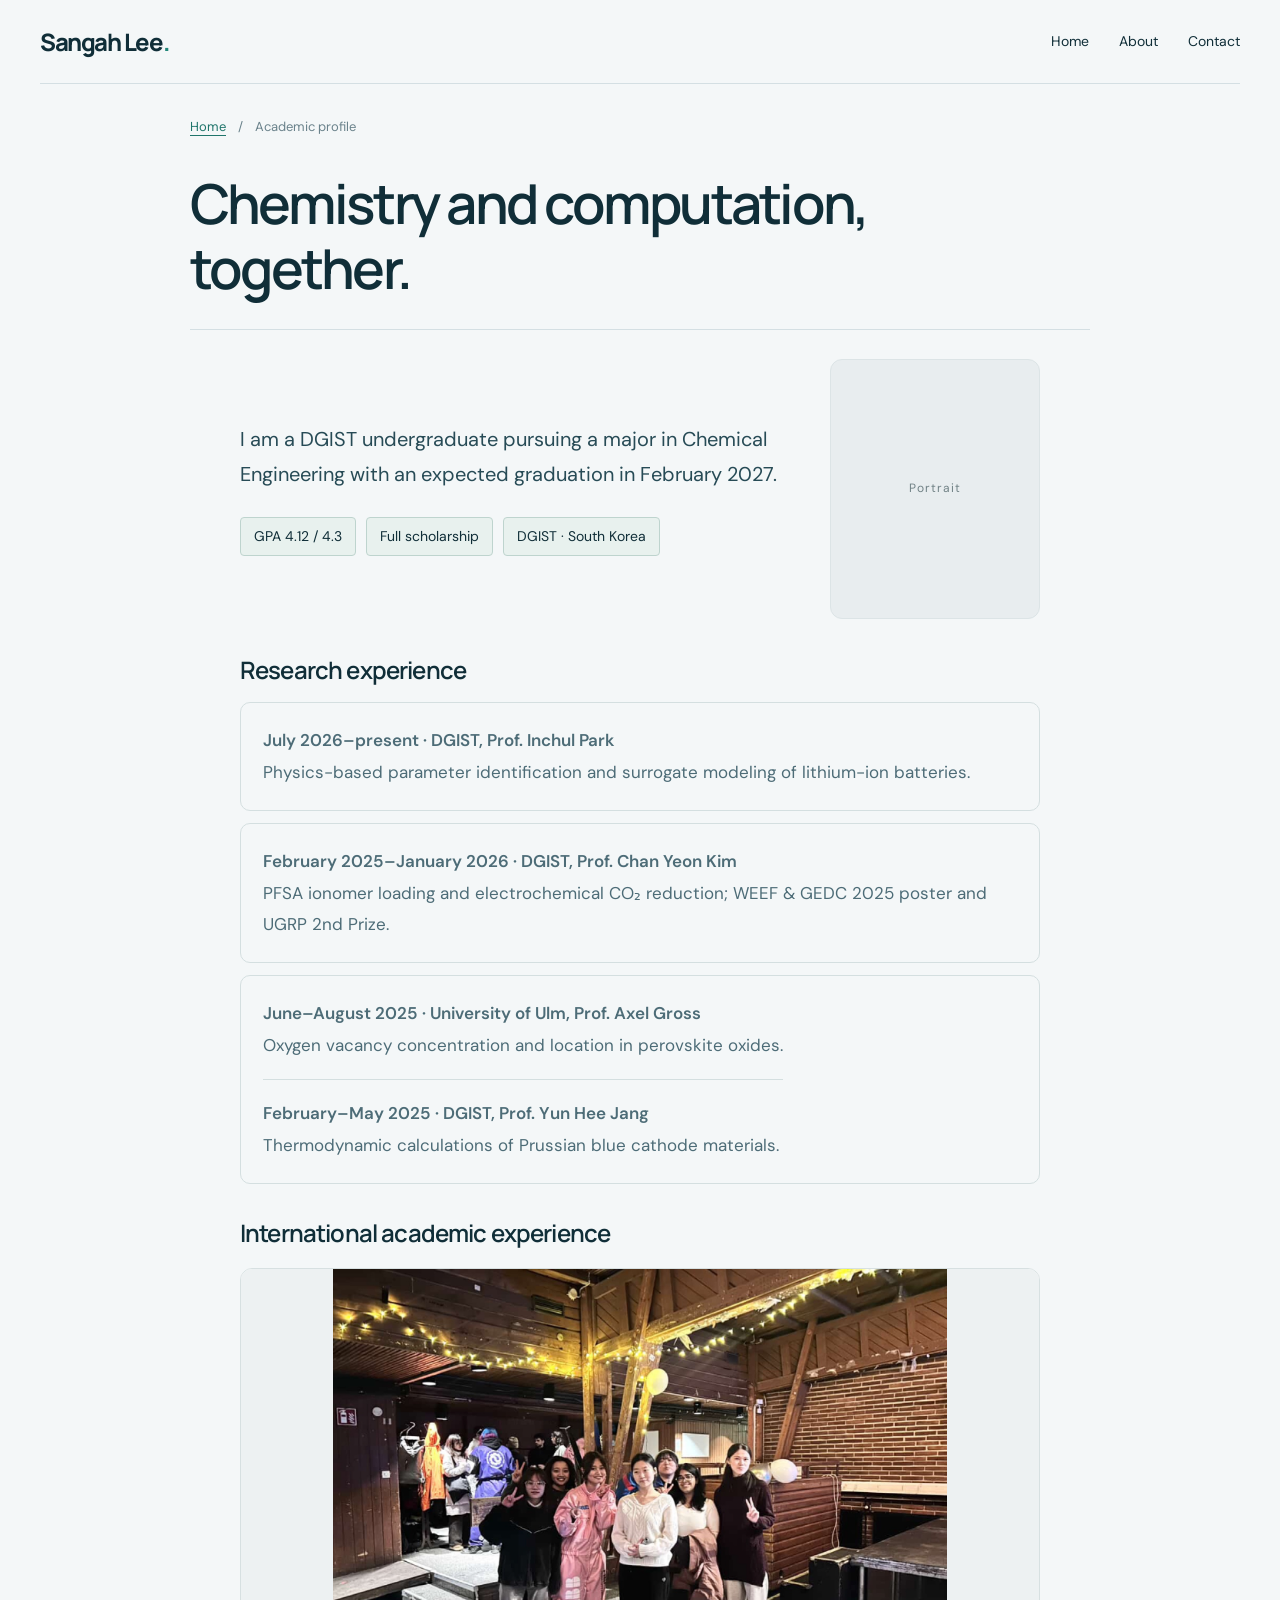
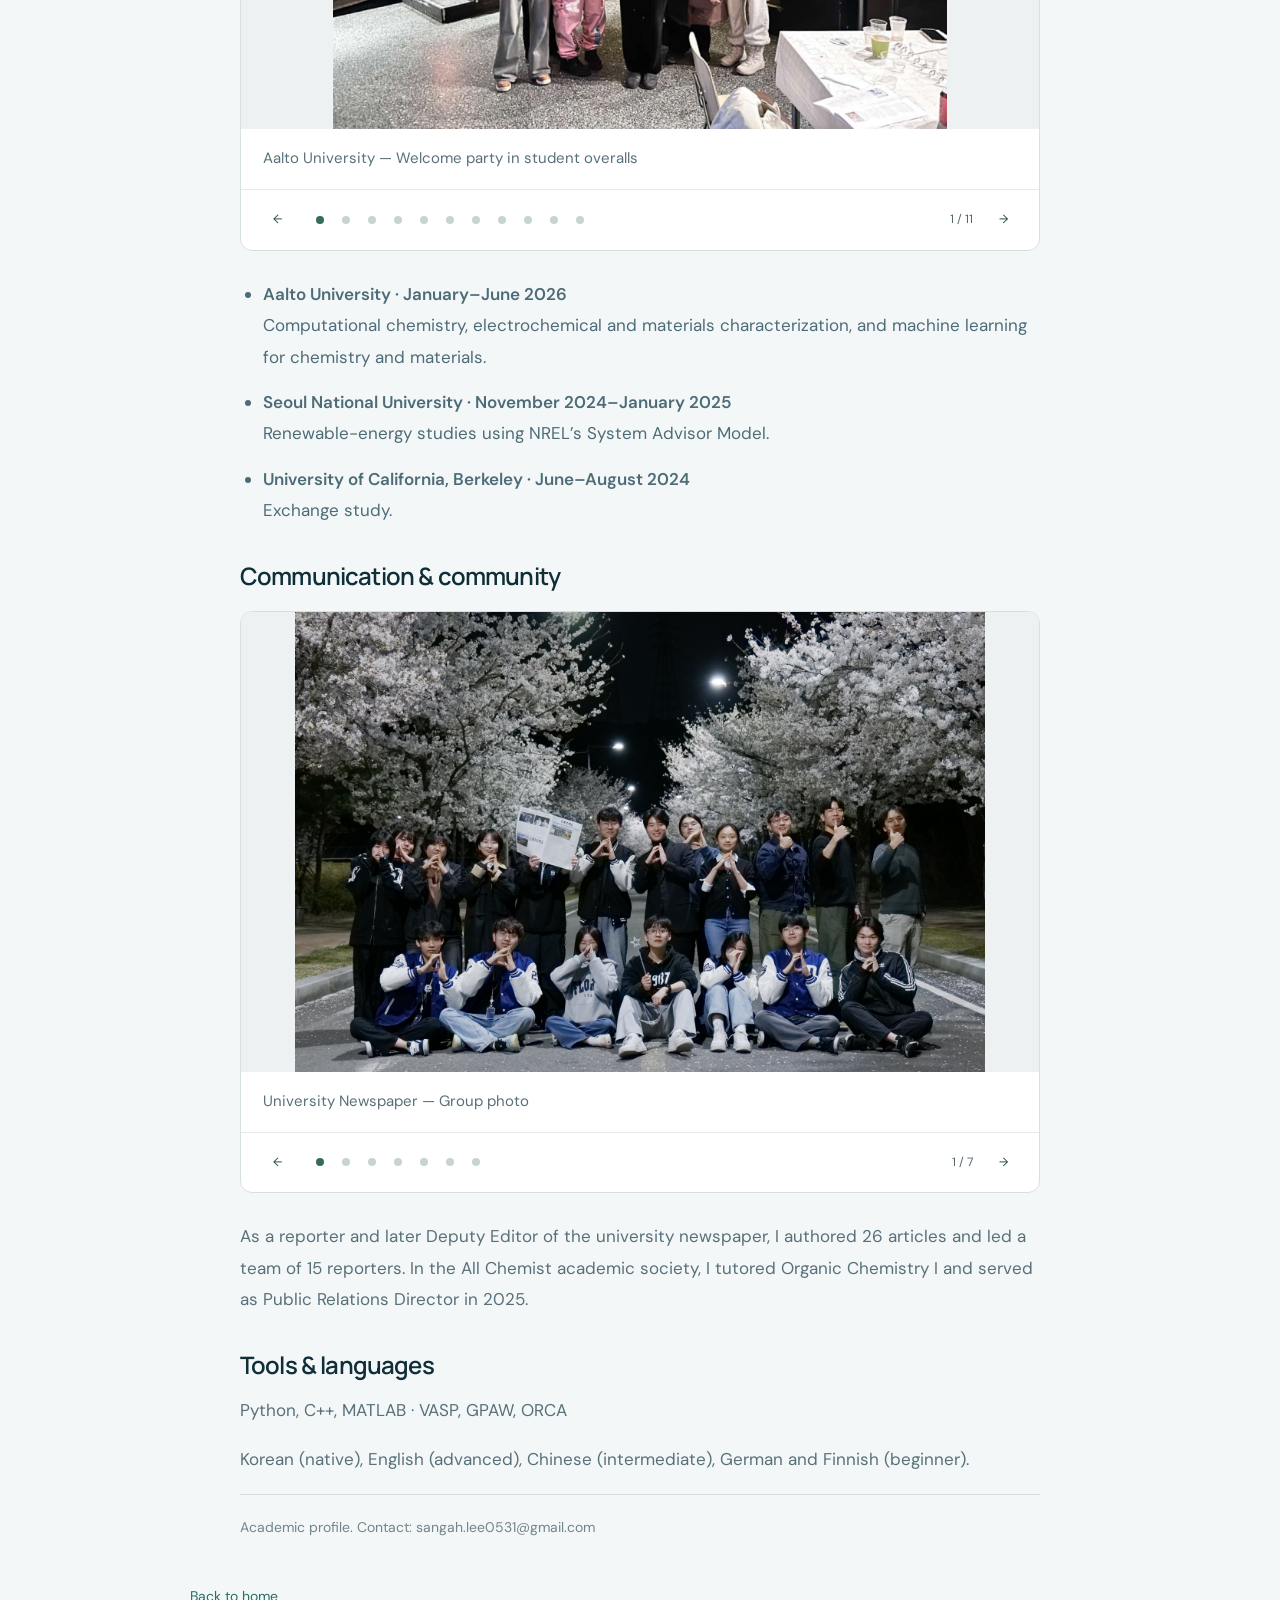
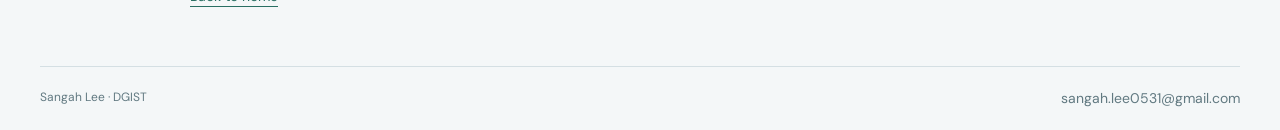
==== about.html @ e6fd7ff2 "Add communication and community photographs" ====
<!doctype html>
<html lang="en">
<head>
<meta charset="UTF-8"><meta name="viewport" content="width=device-width, initial-scale=1">
<meta name="description" content="Sangah Lee — DGIST undergraduate exploring physics-informed machine learning, electrochemical interfaces, and atomistic simulation.">
<meta name="theme-color" content="#071c26"><title>Academic profile | Sangah Lee</title>
<link rel="icon" type="image/svg+xml" href="data:image/svg+xml,%3Csvg xmlns='http://www.w3.org/2000/svg' viewBox='0 0 40 40'%3E%3Crect width='40' height='40' rx='9' fill='%23071c26'/%3E%3Cpath d='M27 11H17a5 5 0 0 0 0 10h6a4 4 0 0 1 0 8H12' fill='none' stroke='%2379ded0' stroke-width='3'/%3E%3C/svg%3E">
<link rel="stylesheet" href="styles.css?v=20260930-pages1"><link rel="stylesheet" href="pages.css?v=20260930-pages5"><script src="page-interactions.js?v=20260930-pages1" defer></script>
<link rel="stylesheet" href="profile.css?v=4"><script src="profile.js?v=3" defer></script></head><body class="detail-page"><a class="skip" href="#main">Skip to content</a><header class="page-nav"><a class="wordmark" href="index.html">Sangah Lee<span class="wordmark-dot">.</span></a><nav aria-label="Main navigation"><a href="index.html">Home</a><a href="about.html">About</a><a href="mailto:sangah.lee0531@gmail.com">Contact</a></nav></header><main id="main"><div class="article-shell"><div class="page-breadcrumb"><a href="index.html">Home</a><span>/</span><span>Academic profile</span></div><header class="article-header"><h1>Chemistry and computation, together.</h1></header><article class="article-content"><div class="profile-intro"><div><p class="dialog-lead">I am a DGIST undergraduate pursuing a major in Chemical Engineering with an expected graduation in February 2027.</p><div class="fact-row"><span>GPA 4.12 / 4.3</span><span>Full scholarship</span><span>DGIST · South Korea</span></div></div><div class="profile-portrait-slot" role="img" aria-label="Space reserved for a portrait of Sangah Lee"><span>Portrait</span></div></div><h3>Research experience</h3><ul class="experience-links"><li><a class="experience-link" href="machine-learning.html"><span><strong>July 2026–present · DGIST, Prof. Inchul Park</strong> <br>Physics-based parameter identification and surrogate modeling of lithium-ion batteries.</span></a></li><li><a class="experience-link" href="electrochemistry.html"><span><strong>February 2025–January 2026 · DGIST, Prof. Chan Yeon Kim</strong> <br>PFSA ionomer loading and electrochemical CO₂ reduction; WEEF & GEDC 2025 poster and UGRP 2nd Prize.</span></a></li><li><a class="experience-link" href="mlip.html"><span class="combined-experiences"><span class="experience-entry"><strong>June–August 2025 · University of Ulm, Prof. Axel Gross</strong> <br>Oxygen vacancy concentration and location in perovskite oxides.</span><span class="experience-entry"><strong>February–May 2025 · DGIST, Prof. Yun Hee Jang</strong> <br>Thermodynamic calculations of Prussian blue cathode materials.</span></span></a></li></ul><h3>International academic experience</h3><section class="profile-gallery academic-gallery" data-gallery aria-label="International academic experience photo gallery"><div class="gallery-stage" role="button" tabindex="0" aria-label="Pause automatic slideshow" aria-pressed="false" id="academic-photos"><div class="photo-slide"><img class="gallery-photo" src="aalto-welcome.jpg" alt="Aalto University — Welcome party in student overalls" decoding="async"><p class="photo-caption">Aalto University — Welcome party in student overalls</p></div><div class="photo-slide" hidden><img class="gallery-photo" src="aalto-culture.jpg?v=2" alt="Aalto University — Finnish culture party" decoding="async"><p class="photo-caption">Aalto University — Finnish culture party</p></div><div class="photo-slide" hidden><img class="gallery-photo" src="aalto-teamwork.jpg?v=2" alt="Aalto University — Intercultural communication in teamwork" decoding="async"><p class="photo-caption">Aalto University — Intercultural communication in teamwork</p></div><div class="photo-slide" hidden><img class="gallery-photo" src="aalto-movie.jpg" alt="Aalto University — Finnish history movie night" decoding="async"><p class="photo-caption">Aalto University — Finnish history movie night</p></div><div class="photo-slide" hidden><img class="gallery-photo" src="aalto-disc-golf.jpg" alt="Aalto University — Disc golf" decoding="async"><p class="photo-caption">Aalto University — Disc golf</p></div><div class="photo-slide" hidden><img class="gallery-photo" src="aalto-reunion.jpg" alt="Aalto University — Reunited with my Berkeley roommate!" decoding="async"><p class="photo-caption">Aalto University — Reunited with my Berkeley roommate!</p></div><div class="photo-slide" hidden><img class="gallery-photo" src="berkeley-warriors.jpg?v=2" alt="UC Berkeley — Golden State Warriors" decoding="async"><p class="photo-caption">UC Berkeley — Golden State Warriors</p></div><div class="photo-slide" hidden><img class="gallery-photo" src="berkeley-grand-canyon.jpg?v=2" alt="UC Berkeley — Grand Canyon" decoding="async"><p class="photo-caption">UC Berkeley — Grand Canyon</p></div><div class="photo-slide" hidden><img class="gallery-photo" src="berkeley-ucla.jpg?v=2" alt="UC Berkeley — Visiting UCLA" decoding="async"><p class="photo-caption">UC Berkeley — Visiting UCLA</p></div><div class="photo-slide" hidden><img class="gallery-photo" src="berkeley-san-francisco.jpg?v=2" alt="UC Berkeley — San Francisco" decoding="async"><p class="photo-caption">UC Berkeley — San Francisco</p></div><div class="photo-slide" hidden><img class="gallery-photo" src="berkeley-yosemite.jpg?v=2" alt="UC Berkeley — Yosemite" decoding="async"><p class="photo-caption">UC Berkeley — Yosemite</p></div></div><div class="gallery-controls"><button type="button" data-prev aria-label="Previous photo">←</button><div class="gallery-dots"><button type="button" class="gallery-dot" aria-label="Show photo 1" aria-pressed="true" data-slide="0"></button><button type="button" class="gallery-dot" aria-label="Show photo 2" aria-pressed="false" data-slide="1"></button><button type="button" class="gallery-dot" aria-label="Show photo 3" aria-pressed="false" data-slide="2"></button><button type="button" class="gallery-dot" aria-label="Show photo 4" aria-pressed="false" data-slide="3"></button><button type="button" class="gallery-dot" aria-label="Show photo 5" aria-pressed="false" data-slide="4"></button><button type="button" class="gallery-dot" aria-label="Show photo 6" aria-pressed="false" data-slide="5"></button><button type="button" class="gallery-dot" aria-label="Show photo 7" aria-pressed="false" data-slide="6"></button><button type="button" class="gallery-dot" aria-label="Show photo 8" aria-pressed="false" data-slide="7"></button><button type="button" class="gallery-dot" aria-label="Show photo 9" aria-pressed="false" data-slide="8"></button><button type="button" class="gallery-dot" aria-label="Show photo 10" aria-pressed="false" data-slide="9"></button><button type="button" class="gallery-dot" aria-label="Show photo 11" aria-pressed="false" data-slide="10"></button></div><span data-counter>1 / 11</span><button type="button" data-next aria-label="Next photo">→</button></div></section><ul><li><strong>Aalto University · January–June 2026</strong> <br>Computational chemistry, electrochemical and materials characterization, and machine learning for chemistry and materials.</li><li><strong>Seoul National University · November 2024–January 2025</strong> <br>Renewable-energy studies using NREL’s System Advisor Model.</li><li><strong>University of California, Berkeley · June–August 2024</strong> <br>Exchange study.</li></ul><h3>Communication & community</h3><section class="profile-gallery academic-gallery" data-gallery aria-label="Communication and community photo gallery"><div class="gallery-stage" role="button" tabindex="0" aria-label="Pause automatic slideshow" aria-pressed="false" id="community-photos"><div class="photo-slide"><img class="gallery-photo" src="community-newspaper-group.jpg" alt="University Newspaper — Group photo" decoding="async"><p class="photo-caption">University Newspaper — Group photo</p></div><div class="photo-slide" hidden><img class="gallery-photo" src="community-newspaper-reporting.jpg" alt="University Newspaper — Covering course registration issues at DGIST" decoding="async"><p class="photo-caption">University Newspaper — Covering course registration issues at DGIST</p></div><div class="photo-slide" hidden><img class="gallery-photo" src="community-tutoring-1.jpg" alt="All Chemist — Online tutoring" decoding="async"><p class="photo-caption">All Chemist — Online tutoring</p></div><div class="photo-slide" hidden><img class="gallery-photo" src="community-tutoring-2.jpg" alt="All Chemist — Online tutoring" decoding="async"><p class="photo-caption">All Chemist — Online tutoring</p></div><div class="photo-slide" hidden><img class="gallery-photo" src="community-hiphop-practice.jpg" alt="Hip-Hop Club — Regular practice" decoding="async"><p class="photo-caption">Hip-Hop Club — Regular practice</p></div><div class="photo-slide" hidden><img class="gallery-photo" src="community-hiphop-stage.jpg" alt="Hip-Hop Club — University festival performance" decoding="async"><p class="photo-caption">Hip-Hop Club — University festival performance</p></div><div class="photo-slide" hidden><img class="gallery-photo" src="community-hiphop-joint-festival.jpg" alt="Hip-Hop Club — Joint university festival" decoding="async"><p class="photo-caption">Hip-Hop Club — Joint university festival</p></div></div><div class="gallery-controls"><button type="button" data-prev aria-label="Previous photo">←</button><div class="gallery-dots"><button type="button" class="gallery-dot" aria-label="Show photo 1" aria-pressed="true" data-slide="0"></button><button type="button" class="gallery-dot" aria-label="Show photo 2" aria-pressed="false" data-slide="1"></button><button type="button" class="gallery-dot" aria-label="Show photo 3" aria-pressed="false" data-slide="2"></button><button type="button" class="gallery-dot" aria-label="Show photo 4" aria-pressed="false" data-slide="3"></button><button type="button" class="gallery-dot" aria-label="Show photo 5" aria-pressed="false" data-slide="4"></button><button type="button" class="gallery-dot" aria-label="Show photo 6" aria-pressed="false" data-slide="5"></button><button type="button" class="gallery-dot" aria-label="Show photo 7" aria-pressed="false" data-slide="6"></button></div><span data-counter>1 / 7</span><button type="button" data-next aria-label="Next photo">→</button></div></section><p>As a reporter and later Deputy Editor of the university newspaper, I authored 26 articles and led a team of 15 reporters. In the All Chemist academic society, I tutored Organic Chemistry I and served as Public Relations Director in 2025.</p><h3>Tools & languages</h3><p>Python, C++, MATLAB · VASP, GPAW, ORCA</p><p>Korean (native), English (advanced), Chinese (intermediate), German and Finnish (beginner).</p><p class="dialog-meta">Academic profile. Contact: <a href="mailto:sangah.lee0531@gmail.com">sangah.lee0531@gmail.com</a></p></article><a class="back-home" href="index.html">Back to home</a></div></main><footer class="page-footer"><span>Sangah Lee · DGIST</span><a href="mailto:sangah.lee0531@gmail.com">sangah.lee0531@gmail.com</a></footer></body></html>
---- styles.css ----
@import url('https://fonts.googleapis.com/css2?family=DM+Sans:wght@400;450;500;550;600;650;700&family=Manrope:wght@400;500;600;650;700;750;800&display=swap');
:root{--navy:#071c26;--ink:#102e38;--muted:#587079;--teal:#65cebe;--paper:#f4f7f8;--line:#d4dfe3;--white:#fff;--sans:'DM Sans',Arial,sans-serif;--heading:'Manrope',Arial,sans-serif}*{box-sizing:border-box}html{scroll-behavior:smooth;scroll-padding-top:95px}body{margin:0;font:16px/1.65 var(--sans);color:var(--ink);background:var(--paper)}button,input,select{font:inherit}button,a{-webkit-tap-highlight-color:transparent}button{cursor:pointer}a{color:inherit;text-decoration:none}button{color:inherit}button:focus-visible,a:focus-visible,select:focus-visible,input:focus-visible,[tabindex]:focus-visible{outline:3px solid #199985;outline-offset:5px}h1,h2,h3,h4,p{margin:0}h1,h2,h3,h4{font-family:var(--heading);line-height:1.15;font-weight:600;letter-spacing:-.045em}p{color:var(--muted)}em{font-style:normal;color:#187f79}strong{font-weight:600}.section-wrap{width:min(1280px,calc(100% - 112px));margin:auto}.eyebrow{font-size:.75rem;font-weight:700;letter-spacing:.13em;line-height:1.6;color:inherit}.skip{position:fixed;left:20px;top:-100px;z-index:100;background:white;padding:12px}.skip:focus{top:12px}.site-header{height:92px;padding:0 56px;display:flex;align-items:center;justify-content:space-between;border-bottom:1px solid var(--line);background:rgba(244,247,248,.96);position:sticky;top:0;z-index:20}.wordmark{font-family:var(--heading);font-size:1.5rem;font-weight:750;letter-spacing:-.07em}.wordmark-dot{color:#218779}.site-header nav{display:flex;gap:36px;font-size:.9rem}.site-header nav a:hover,.text-link:hover{color:#178877}.profile-button{border:1px solid #a6b8bf;background:transparent;border-radius:5px;padding:9px 14px;font-size:.85rem}.profile-button span{margin-left:18px}.hero{display:grid;grid-template-columns:1fr 1fr;gap:48px;padding-top:67px;padding-bottom:68px;align-items:center;min-height:760px}.hero .eyebrow{font-size:.69rem;letter-spacing:.14em;display:flex;align-items:center;gap:9px;margin-bottom:25px}.small-line{display:inline-block;width:24px;height:2px;background:#218779;flex-shrink:0}h1{font-size:clamp(3rem,4.65vw,4.5rem);line-height:1.1;letter-spacing:-.065em}.hero-intro{max-width:475px;font-size:1.05rem;margin-top:27px;line-height:1.8}.hero-intro strong{color:var(--ink)}.hero-actions{display:flex;align-items:center;gap:28px;margin-top:29px}.button{border:0;display:inline-flex;align-items:center;justify-content:center;gap:28px;border-radius:5px;padding:12px 21px;font-size:.88rem;font-weight:600;line-height:1.6;transition:background .2s,transform .2s}.button:hover{transform:translateY(-2px)}.primary{background:var(--ink);color:#fff}.primary:hover{background:#1a514f}.text-link{font-size:.9rem;font-weight:600;background:none;border:0;padding:0;text-decoration:underline;text-decoration-color:#9fafb3;text-underline-offset:6px}.hero-caption{font-size:.76rem;margin-top:26px}.hero-caption span{padding:0 8px;color:#9badb4}.research-map{background:var(--navy);color:white;border:1px solid #23404a;border-radius:12px;box-shadow:0 28px 65px -25px #122a3655;overflow:hidden;transform:perspective(1800px) rotateY(-5deg) rotateX(2deg);transition:transform .5s}.research-map:hover{transform:perspective(1800px) rotateY(0) rotateX(0)}.map-header,.map-footer{display:flex;justify-content:space-between;gap:20px;align-items:center;color:#9fb9c2;padding:20px 23px;font-size:.65rem;letter-spacing:.1em}.map-header{border-bottom:1px solid #24404a}.map-footer{border-top:1px solid #24404a;font-size:.64rem;letter-spacing:0}.map-footer span:last-child{color:#82dacf;white-space:nowrap}.map-field{height:510px;position:relative;background-image:radial-gradient(#31505a 1px,transparent 1px);background-size:23px 23px;isolation:isolate}.map-lines{width:100%;height:100%;position:absolute;inset:0;z-index:-1}.map-center{position:absolute;top:48%;left:50%;transform:translate(-50%,-15%);text-align:center;line-height:1.65;letter-spacing:.16em;font-size:.58rem;color:#accad0}.map-center strong{display:block;color:#dcf7f4;font-size:.72rem}.map-node{position:absolute;text-align:left;border:1px solid #486771;border-radius:7px;background:linear-gradient(140deg,#193741,#0b2530);color:#f5ffff;width:210px;padding:17px 17px 12px;box-shadow:10px 20px 28px #0004;transition:transform .25s,border-color .25s,box-shadow .25s}.map-node:hover,.map-node:focus-visible{transform:translateY(-7px);border-color:#8fe4d5;box-shadow:9px 24px 32px #0006}.node-one{left:20%;top:23px}.node-two{right:4%;top:272px}.node-three{left:3%;top:290px}.node-index{display:block;font-size:.56rem;letter-spacing:.075em;color:#a8c4cc;white-space:nowrap}.node-symbol{display:block;font-family:var(--heading);font-size:2.35rem;line-height:1.5;color:var(--teal);letter-spacing:-.05em}.node-two .node-symbol{color:#b4c8f2}.node-three .node-symbol{color:#c0b4e9}.map-node strong{font-family:var(--heading);font-size:.95rem;font-weight:500;display:block;line-height:1.4;letter-spacing:-.02em}.node-footer{font-size:.57rem;display:flex;justify-content:space-between;align-items:center;gap:5px;color:#a6c2c9;border-top:1px solid #38505a;margin-top:13px;padding-top:9px}.node-footer b{font-size:1rem;color:white}.discipline-strip{display:flex;justify-content:space-between;align-items:center;border-top:1px solid var(--line);border-bottom:1px solid var(--line);padding-top:22px;padding-bottom:22px;font-size:.7rem;letter-spacing:.14em;font-weight:650;color:#4b6872}.strip-plus{color:#8caaa9;font-size:1rem}.research-section{padding-top:98px;padding-bottom:100px}.section-heading{display:flex;justify-content:space-between;gap:40px;align-items:flex-end;margin-bottom:42px}.section-heading .eyebrow{color:#397d77;margin-bottom:16px}h2{font-size:clamp(2.2rem,3.1vw,3.1rem);line-height:1.16}.section-heading>p{max-width:355px;font-size:.98rem;line-height:1.8}.feature-card{display:grid;grid-template-columns:1.06fr 1fr;background:white;border:1px solid var(--line);border-radius:10px;overflow:hidden}.feature-copy{padding:44px}.label-row{display:flex;align-items:center;justify-content:space-between;gap:15px;flex-wrap:wrap}.label-row .eyebrow{font-size:.68rem}.status{font-size:.65rem;letter-spacing:.035em;border:1px solid #b1ccc6;border-radius:30px;padding:3px 9px;white-space:nowrap;color:#376c64;line-height:1.6}.feature-copy h3,.secondary-card h3{font-size:2.5rem;line-height:1.2;margin:25px 0 20px}.feature-copy>p{font-size:.98rem;line-height:1.8}.target-tokens{display:flex;gap:20px;margin:25px 0 30px;flex-wrap:wrap}.target-tokens span{font-size:.72rem;color:#688089}.target-tokens b{display:block;font-size:1.4rem;color:#1b605e;font-family:var(--heading);font-weight:500}.source-caption{font-size:.73rem!important;line-height:1.8!important;margin-top:26px}.feature-visual{background:#0c2732;padding:30px 40px;color:#d7eded;position:relative}.visual-top{display:flex;gap:15px;justify-content:space-between;align-items:center;font-size:.65rem;letter-spacing:.07em;color:#a8c6ce}.outline-pill{border:1px solid #46656d;border-radius:24px;padding:4px 9px;font-size:.6rem;letter-spacing:.06em;white-space:nowrap}.loop-grid{max-width:355px;margin:28px auto 0;display:grid;justify-items:center}.loop-grid button{width:100%;position:relative;border:1px solid #35525d;background:#122f3a;border-radius:7px;padding:14px 17px 14px 53px;text-align:left;color:white;transition:background .2s,transform .2s}.loop-grid button:hover{background:#21444b;transform:translateX(4px)}.loop-grid button>span{position:absolute;left:18px;top:19px;font-size:.67rem;color:#7acdbf}.loop-grid strong{display:block;font-size:.85rem;font-weight:500}.loop-grid small{display:block;font-size:.67rem;color:#a6c0c6}.loop-connector{color:#73b4ac;height:23px;line-height:23px}.loop-return{font-size:.68rem;color:#8ec9be;max-width:355px;margin:20px auto 0;border-top:1px dashed #3f5c65;padding-top:10px}.research-pair{display:grid;grid-template-columns:1fr 1fr;gap:24px;margin-top:24px}.secondary-card{border-radius:10px;overflow:hidden;border:1px solid var(--line);padding:32px;display:flex;flex-direction:column}.secondary-card h3{font-size:2.05rem;margin-top:26px}.secondary-card>p{font-size:.96rem;max-width:440px;margin-bottom:20px}.electro-card{background:#e7efef}.electro-card img{width:100%;height:214px;object-fit:contain;object-position:center;background:white;border-radius:5px;margin-top:10px}.light{background:#f4f9f8}.card-bottom{display:flex;align-items:center;justify-content:space-between;gap:20px;font-size:.72rem;margin-top:auto;padding-top:24px;color:#56727b}.circle-button{border:1px solid #9ab1b7;border-radius:50%;width:38px;height:38px;flex-shrink:0;background:transparent;font-size:1.3rem;line-height:1}.circle-button:hover{background:var(--ink);color:white}.mlip-card{background:#ecedf5}.mlip-diagram{display:flex;align-items:center;justify-content:center;gap:10px;min-height:244px;padding:20px 0}.mlip-diagram>div{padding:24px 9px;border:1px solid #afb5d0;border-radius:5px;background:#ffffff80;min-height:150px;flex:1;transform:perspective(800px) rotateY(-12deg);box-shadow:8px 14px 0 #cbd0e44d}.mlip-diagram span{display:block;font-size:.65rem;color:#6f6b95}.mlip-diagram strong{display:block;font-size:.84rem;font-weight:500;line-height:1.45;margin:12px 0}.mlip-diagram small{font-size:.65rem;line-height:1.5;color:#6e7388;display:block}.diagram-link{font-size:1.1rem!important}.workflow-section{background:var(--navy);color:#f0f9fa;padding:92px 0 96px}.workflow-section p{color:#adc2c8}.workflow-section .eyebrow{color:#84cbbf}.workflow-section .section-heading>p{color:#b1c3ca}.workflow-layout{display:grid;grid-template-columns:300px 1fr;gap:48px;margin-top:48px}.workflow-tabs{display:flex;flex-direction:column;gap:7px}.workflow-tabs button{background:transparent;border:1px solid transparent;color:#b6cbd1;text-align:left;font-size:.91rem;padding:16px 13px;border-radius:5px;line-height:1.5;display:flex;gap:16px}.workflow-tabs button>span{color:#73979f;font-size:.7rem;padding-top:3px}.workflow-tabs button[aria-selected=true]{background:#16353e;border-color:#42676d;color:#eafff9}.workflow-tabs button[aria-selected=true]>span{color:#87dfcc}.workflow-note{font-size:.75rem;line-height:1.7;color:#a3b9c1;border-top:1px solid #33515b;margin-top:23px;padding-top:23px}.stage-panel{background:#0d2a35;border:1px solid #34515c;border-radius:8px;padding:32px;min-height:365px}.stage-panel h3{font-size:1.65rem;margin:12px 0 15px}.stage-panel p{font-size:.94rem;line-height:1.85}.stage-equation{border-top:1px solid #35535b;border-bottom:1px solid #35535b;padding:18px 0;margin:22px 0;font-family:var(--heading);font-size:1.6rem;letter-spacing:.01em;color:#8bdecf}.stage-facts{display:flex;flex-wrap:wrap;gap:10px;margin-top:24px}.stage-facts span{background:#193a44;border:1px solid #35545d;padding:6px 11px;font-size:.73rem;border-radius:4px}.stage-panel .small-note{font-size:.75rem;color:#a6bec7}.waveform-explorer{border:1px solid #3e5a64;border-radius:10px;padding:34px;margin-top:55px;background:#0a222d}.explorer-header{display:flex;justify-content:space-between;align-items:flex-start;gap:20px}.explorer-header h3{font-size:1.8rem;line-height:1.3;margin-top:13px}.explorer-header .outline-pill{margin-top:6px;color:#acc4cd}.family-controls{display:flex;flex-wrap:wrap;gap:8px;margin:25px 0}.family-controls button{background:transparent;border:1px solid #385560;color:#acc4cd;border-radius:5px;padding:7px 12px;font-size:.79rem}.family-controls button span{font-size:.65rem;margin-left:6px;color:#83a2ac}.family-controls button[aria-pressed=true]{background:#214b4c;color:#b9f5e6;border-color:#5ba798}.chart-layout{display:grid;grid-template-columns:1fr 260px;gap:32px;align-items:start}.waveform-chart{padding:10px 0}.chart-topline{display:flex;flex-wrap:wrap;justify-content:space-between;gap:8px;color:#b9cdd1;font-size:.71rem;margin-bottom:12px}.chart-topline span:last-child{color:#8bc5bd;font-size:.67rem;overflow-wrap:anywhere}.waveform-chart svg{display:block;width:100%;height:auto}.chart-bottomline{display:flex;justify-content:space-between;padding-left:40px;font-size:.65rem;color:#98b3bf}.waveform-context{border-left:1px solid #35505b;padding-left:25px}.waveform-context label{display:block;font-size:.75rem;color:#acbfc6;margin-bottom:7px}.waveform-context select{width:100%;color:#e1f0f1;border:1px solid #54717b;background:#15313b;border-radius:4px;padding:7px 8px;font-size:.75rem}.waveform-context h4{font-size:1.15rem;margin:18px 0 9px;letter-spacing:-.025em}.waveform-context p{font-size:.79rem;line-height:1.8}.temperature-label{font-size:.7rem;color:#9dbac4;margin:18px 0 9px}.temperature-tags{display:flex;gap:7px}.temperature-tags span{font-size:.7rem;border:1px solid #46616c;border-radius:4px;padding:3px 9px}.small-note{font-size:.75rem!important;line-height:1.7!important;margin-top:17px}.explorer-foot{display:flex;flex-wrap:wrap;justify-content:space-between;gap:15px;border-top:1px solid #324e59;padding-top:22px;margin-top:25px;color:#adc5cc;font-size:.72rem}.explorer-foot .text-link{color:#9cded1;font-size:.8rem}.background-section{padding:96px 0 85px}.background-grid{display:grid;grid-template-columns:.82fr 1.4fr;gap:75px;margin-top:52px}.education-block{border:1px solid var(--line);padding:35px;background:white;border-radius:8px;align-self:start}.education-block>.eyebrow{color:#548078}.education-block h3{font-size:3rem;margin:20px 0 10px}.education-block>p{font-size:.91rem}.degree{font-size:.8rem;line-height:1.8;margin-top:23px;color:#526d76;border-top:1px solid var(--line);padding-top:20px}.education-stats{display:flex;gap:45px;margin-top:28px}.education-stats strong{font-size:2.1rem;font-family:var(--heading);line-height:1.2;font-weight:500;letter-spacing:-.05em}.education-stats strong span{font-size:.9rem;color:#64808a;letter-spacing:0}.education-stats small{display:block;color:#69818a;font-size:.72rem;margin-top:5px}.skills{display:flex;flex-wrap:wrap;gap:7px;margin-top:30px}.skills span{border:1px solid var(--line);padding:2px 9px;border-radius:3px;font-size:.7rem;color:#536f79}.timeline article{display:grid;grid-template-columns:140px 1fr;gap:16px;padding:0 0 27px;margin:0 0 26px;border-bottom:1px solid var(--line)}.timeline-date{font-size:.65rem;font-weight:600;letter-spacing:.06em;color:#588079;padding-top:5px}.timeline h3{font-size:1.19rem;letter-spacing:-.025em;line-height:1.35}.timeline p{font-size:.8rem;margin:9px 0 8px}.timeline small{font-size:.77rem;color:#5d7881;line-height:1.7;display:block}.background-bottom{border-top:1px solid var(--line);padding-top:30px;margin-top:30px;display:flex;justify-content:space-between;align-items:center;gap:30px}.background-bottom p{font-size:.86rem;margin-top:8px}.background-bottom p span{color:#87999f;font-size:.7rem}.contact-section{background:#dcebe9;border-top:1px solid #c3dad5;border-bottom:1px solid #c3dad5;padding:70px 0}.contact-inner{display:flex;justify-content:space-between;align-items:center;gap:55px}.contact-inner .eyebrow{color:#387e73;margin-bottom:23px}.contact-inner h2{font-size:2.6rem}.contact-inner p{max-width:560px;margin-top:23px;font-size:.95rem}.contact-links{display:flex;flex-direction:column;align-items:flex-start;gap:18px;flex-shrink:0}.contact-email{font-size:1.25rem;text-decoration:underline;text-underline-offset:9px;text-decoration-thickness:1px}.footer{display:flex;justify-content:space-between;gap:25px;padding:25px 0;font-size:.71rem;color:#6d8188}.footer span:first-child{font-size:.85rem;font-weight:650;color:var(--ink)}.footer a{text-decoration:underline;text-underline-offset:4px}dialog{border:1px solid #496069;border-radius:12px;padding:0;width:min(880px,calc(100% - 40px));max-height:88dvh;background:#f7f9fa;color:var(--ink);box-shadow:0 35px 100px #0006;overflow:hidden}dialog::backdrop{background:#00121ac9;backdrop-filter:blur(7px)}.dialog-top{padding:20px 30px;border-bottom:1px solid var(--line);display:flex;justify-content:space-between;align-items:center;gap:20px;background:#fff}.dialog-top .eyebrow{font-size:.65rem;color:#527770}.dialog-top button{padding:5px 10px;border:1px solid var(--line);background:white;border-radius:4px;white-space:nowrap;font-size:.8rem}.dialog-top button span{font-size:1.1rem;margin-left:12px}.dialog-scroll{max-height:calc(88dvh - 80px);overflow-y:auto;padding:33px 38px 45px;overscroll-behavior:contain}.dialog-scroll>h2{font-size:2.5rem;max-width:680px;margin-bottom:24px}.dialog-scroll h3{font-size:1.25rem;margin:28px 0 12px;letter-spacing:-.03em}.dialog-scroll h4{font-size:1rem;letter-spacing:-.02em;margin:20px 0 10px}.dialog-scroll p{font-size:.95rem;line-height:1.85;margin-bottom:14px}.dialog-scroll ul{padding-left:20px;font-size:.92rem;color:#4f6e79;line-height:1.8}.dialog-scroll li{margin-bottom:8px}.dialog-lead{font-size:1.05rem!important;color:#274b56!important}.fact-row{display:flex;gap:10px;flex-wrap:wrap;margin:22px 0}.fact-row span{border:1px solid #bed4ce;padding:7px 13px;border-radius:4px;font-size:.78rem;background:#e8f1ee}.notice{background:#e8efee;border-left:3px solid #438b7d;padding:16px 19px;border-radius:0 5px 5px 0;font-size:.84rem;color:#476870;margin:22px 0;line-height:1.8}.dialog-meta{font-size:.78rem!important;color:#71858d!important;border-top:1px solid var(--line);padding-top:20px;margin-top:25px}.dialog-scroll pre{white-space:pre-wrap;overflow-wrap:anywhere;background:#0c2833;color:#b9e9df;padding:20px;border-radius:6px;font-size:.79rem;line-height:1.8}.dialog-scroll details{border-top:1px solid var(--line);padding:15px 0}.dialog-scroll summary{cursor:pointer;font-weight:600;font-size:.91rem;line-height:1.6}.dialog-scroll details p{margin-top:14px}.dialog-scroll details img{width:100%;height:auto;margin-top:18px}.question-cards{display:grid;gap:12px;margin-top:22px}.question-cards article{background:#e9edf4;border:1px solid #cfd7e2;border-radius:7px;padding:20px}.question-cards h3{margin:0 0 10px}.question-cards p{margin:0;font-size:.88rem}.weight-demo{padding:22px;background:#fff;border:1px solid var(--line);border-radius:7px}.weight-demo .slider-row{display:grid;grid-template-columns:50px 1fr 50px;gap:12px;align-items:center;margin:12px 0;font-size:.85rem}.weight-demo input{width:100%;accent-color:#198775}.weight-bars{display:grid;grid-template-columns:repeat(3,1fr);gap:15px;margin-top:20px}.weight-bars>div{font-size:.8rem}.weight-bars .bar-track{height:8px;background:#dce9e6;margin:7px 0;border-radius:4px;overflow:hidden}.weight-bars .bar-track div{height:100%;background:#228c7c;width:33.3%;transition:width .2s}.result-controls{display:flex;gap:8px;flex-wrap:wrap;margin:18px 0}.result-controls button{border:1px solid #b7c7cf;background:white;padding:6px 14px;border-radius:5px;font-size:.8rem}.result-controls button[aria-pressed=true]{background:#173f48;color:white}.endpoint-chart{display:grid;grid-template-columns:1fr 1fr;gap:24px;background:white;border:1px solid var(--line);border-radius:6px;padding:23px}.endpoint-chart h4{margin:0 0 14px;font-size:.85rem}.endpoint-row{font-size:.75rem;margin:8px 0}.endpoint-row span{display:flex;justify-content:space-between}.endpoint-track{height:10px;background:#e5ecee;margin-top:6px}.endpoint-fill{height:100%;background:#248b7d}.hydrogen .endpoint-fill{background:#7180af}.endpoint-chart+small{display:block;font-size:.72rem;color:#6a828b;margin-top:8px}.resistance-table{width:100%;border-collapse:collapse;font-size:.82rem;margin:20px 0}.resistance-table th,.resistance-table td{text-align:left;border-bottom:1px solid var(--line);padding:9px}.resistance-table th{font-weight:600;background:#edf3f1}.resistance-table tr:nth-child(3){background:#e8f3ed}.noscript{padding:20px;background:#dbece6;text-align:center}
@media(min-width:1500px){.map-field{height:530px}.node-one{left:28%}.node-two{right:6%}.node-three{left:6%}}
@media(max-width:1150px){.section-wrap{width:calc(100% - 64px)}.site-header{padding:0 32px}.hero{gap:25px}.hero h1{font-size:3.4rem}.map-node{width:180px;padding:14px}.node-index{font-size:.51rem}.node-footer{font-size:.5rem}.node-one{left:20%;top:22px}.node-two{right:3%;top:255px}.node-three{left:3%;top:327px}.map-field{height:540px}.map-center{top:46%}.map-footer span:last-child{display:none}.feature-copy{padding:32px}.feature-visual{padding:28px}.feature-copy h3{font-size:2.2rem}.workflow-layout{grid-template-columns:260px 1fr;gap:25px}.background-grid{gap:35px}.timeline article{grid-template-columns:105px 1fr}.chart-layout{grid-template-columns:1fr 230px}.contact-email{font-size:1.08rem}.contact-inner h2{font-size:2.3rem}.secondary-card{padding:26px}.mlip-diagram{gap:5px}.mlip-diagram strong{font-size:.75rem}.mlip-diagram small{font-size:.6rem}}
@media(max-width:850px){.hero{grid-template-columns:1fr;gap:45px;padding-top:45px}.hero h1{font-size:4rem}.hero-intro{max-width:620px}.hero h1 br:nth-of-type(1),.hero h1 br:nth-of-type(3){display:none}.research-map{max-width:650px;transform:none;width:100%;margin:auto}.map-field{height:500px}.map-node{width:210px}.node-one{left:27%;top:20px}.node-two{top:260px;right:6%}.node-three{top:285px;left:5%}.map-center{top:50%}.node-index{font-size:.56rem}.node-footer{font-size:.57rem}.section-heading{display:block}.section-heading>p{max-width:600px;margin-top:23px}.feature-card{grid-template-columns:1fr 1fr}.feature-copy h3{font-size:1.9rem}.feature-copy{padding:28px}.feature-visual{padding:24px}.visual-top{flex-wrap:wrap}.research-pair{grid-template-columns:1fr}.secondary-card h3{font-size:2.1rem}.electro-card img{height:260px}.mlip-diagram{max-width:600px;width:100%;margin:auto}.mlip-diagram strong{font-size:1rem}.mlip-diagram small{font-size:.75rem}.workflow-layout{grid-template-columns:1fr}.workflow-tabs{display:grid;grid-template-columns:repeat(3,1fr)}.workflow-tabs button{padding:12px;font-size:.8rem;gap:8px}.workflow-note{grid-column:1/-1;margin:5px 0 8px;padding:16px 0 0}.chart-layout{grid-template-columns:1fr}.waveform-context{border-left:0;border-top:1px solid #35505b;padding:23px 0 0;display:grid;grid-template-columns:1fr 1fr;gap:10px 25px}.waveform-context label{align-self:center;margin:0}.waveform-context h4,.waveform-context p{grid-column:1/-1;margin:0}.temperature-label{margin:8px 0}.temperature-tags{align-items:center}.background-grid{grid-template-columns:1fr;gap:45px}.education-block{display:block}.education-stats{gap:60px}.timeline article{grid-template-columns:150px 1fr}.contact-inner{display:block}.contact-links{margin-top:35px}.contact-inner p{max-width:620px}.background-bottom{align-items:flex-start}.background-bottom>.text-link{flex-shrink:0}.discipline-strip{font-size:.6rem;letter-spacing:.075em}.site-header{height:78px}.site-header nav{gap:20px}.profile-button{font-size:.75rem}}
@media(max-width:560px){.section-wrap{width:calc(100% - 38px)}.site-header{height:70px;padding:0 19px}.wordmark{font-size:1.2rem}.site-header nav{gap:15px;font-size:.75rem}.profile-button{display:none}.hero{padding-top:37px;padding-bottom:40px;min-height:auto;gap:35px}.hero .eyebrow{font-size:.6rem;letter-spacing:.055em;margin-bottom:20px}.hero h1{font-size:2.65rem;line-height:1.15}.hero-intro{font-size:.93rem;margin-top:22px}.hero-actions{gap:22px}.hero-caption{font-size:.68rem}.research-map{border-radius:9px}.map-header{padding:15px 17px;font-size:.58rem}.map-field{height:565px}.map-node{width:178px;padding:13px 14px}.node-one{left:13%;top:22px}.node-two{right:4%;top:205px}.node-three{left:5%;top:382px}.node-symbol{font-size:1.75rem}.map-node strong{font-size:.86rem}.node-index{font-size:.5rem}.node-footer{font-size:.49rem;margin-top:9px}.map-center{left:27%;top:52%;font-size:.49rem}.map-center strong{font-size:.59rem}.map-lines{opacity:.7}.map-footer{font-size:.6rem;padding:15px}.discipline-strip{font-size:.53rem;letter-spacing:0;gap:10px;line-height:1.6;padding-top:16px;padding-bottom:16px}.strip-plus{font-size:.75rem}.research-section,.background-section{padding-top:60px;padding-bottom:58px}.section-heading{margin-bottom:28px}.section-heading h2{font-size:2rem}.section-heading>p{font-size:.92rem;margin-top:18px}.eyebrow{font-size:.67rem}.feature-card{grid-template-columns:1fr}.feature-copy{padding:25px}.feature-copy h3{font-size:2rem}.feature-copy>p{font-size:.93rem}.feature-visual{padding:25px}.visual-top{flex-wrap:nowrap;font-size:.58rem}.outline-pill{font-size:.52rem}.target-tokens{gap:20px}.secondary-card{padding:25px}.secondary-card h3{font-size:1.95rem}.electro-card img{height:190px}.mlip-diagram{gap:5px;min-height:210px}.mlip-diagram strong{font-size:.78rem}.mlip-diagram small{font-size:.6rem}.mlip-diagram>div{padding:15px 8px}.diagram-link{font-size:.9rem!important}.workflow-section{padding:60px 0}.workflow-layout{margin-top:30px}.workflow-tabs{grid-template-columns:1fr 1fr;gap:4px}.workflow-tabs button{font-size:.74rem;padding:10px}.workflow-note{font-size:.72rem}.stage-panel{padding:23px;min-height:390px}.stage-panel h3{font-size:1.5rem}.stage-panel p{font-size:.88rem}.stage-equation{font-size:1.3rem;overflow-wrap:anywhere}.waveform-explorer{padding:20px;margin-top:32px}.explorer-header{display:block}.explorer-header .outline-pill{display:inline-block;margin-top:18px}.explorer-header h3{font-size:1.5rem}.family-controls{gap:6px;margin:20px 0}.family-controls button{font-size:.68rem;padding:6px 9px}.family-controls button span{font-size:.6rem}.chart-topline{font-size:.65rem}.chart-layout{gap:18px}.chart-bottomline{padding-left:16px}.waveform-context{column-gap:15px}.waveform-context label{font-size:.7rem}.waveform-context select{font-size:.68rem}.explorer-foot{font-size:.65rem}.timeline article{grid-template-columns:1fr;gap:9px;margin-bottom:23px;padding-bottom:23px}.timeline h3{font-size:1.15rem}.timeline-date{font-size:.64rem}.background-grid{margin-top:32px}.education-block{padding:27px}.background-bottom{display:block}.background-bottom .text-link{display:inline-block;margin-top:22px}.contact-section{padding:50px 0}.contact-inner h2{font-size:2rem}.contact-inner p{font-size:.9rem}.footer{flex-wrap:wrap;font-size:.65rem;gap:12px}.footer span:nth-child(2){order:3;flex-basis:100%}.footer a{margin-left:auto}dialog{width:calc(100% - 20px);max-height:92dvh;border-radius:8px}.dialog-top{padding:15px 18px}.dialog-top .eyebrow{font-size:.57rem}.dialog-scroll{padding:24px 22px 35px;max-height:calc(92dvh - 71px)}.dialog-scroll>h2{font-size:1.9rem}.dialog-scroll p{font-size:.89rem}.dialog-scroll h3{font-size:1.15rem}.endpoint-chart{gap:17px;padding:16px}.dialog-scroll pre{font-size:.68rem;padding:15px}.fact-row span{font-size:.7rem}.weight-demo{padding:15px}.weight-demo .slider-row{grid-template-columns:35px 1fr 40px;font-size:.75rem}.resistance-table{font-size:.74rem}.resistance-table th,.resistance-table td{padding:8px 5px}}
@media(prefers-reduced-motion:reduce){html{scroll-behavior:auto}*,*::before,*::after{animation:none!important;transition:none!important}.research-map,.map-node,.mlip-diagram>div{transform:none!important}}

/* Readable metadata and controls at each breakpoint. */
.eyebrow,.hero .eyebrow,.label-row .eyebrow,.map-header,.map-footer,.node-index,.node-footer,.outline-pill,.visual-top,.source-caption,.loop-grid small,.loop-grid button>span,.loop-return,.card-bottom,.target-tokens span,.temperature-label,.temperature-tags span,.chart-topline,.chart-topline span:last-child,.chart-bottomline,.explorer-foot,.timeline-date,.timeline small,.timeline p,.skills span,.education-stats small,.background-bottom p span,.footer,.dialog-top .eyebrow,.fact-row span,.dialog-meta,.mlip-diagram span,.mlip-diagram small{font-size:max(.75rem,12px)}
.map-header{letter-spacing:.06em}.node-index{white-space:normal;letter-spacing:.025em;line-height:1.4}.node-footer{line-height:1.4;min-height:37px;align-items:flex-start}.node-footer b{line-height:1}.map-node{width:220px}.node-one{left:20%}.node-two{right:3%;top:282px}.node-three{left:3%;top:303px}.map-field{height:560px}.map-center{top:48%}.map-footer{line-height:1.5}.map-footer span:last-child{display:none}.loop-grid strong,.workflow-tabs button,.family-controls button,.waveform-context label,.waveform-context select,.waveform-context p,.text-link,.button,.status,.profile-button{font-size:.875rem}.loop-grid button{padding-top:12px;padding-bottom:12px}.loop-grid small{line-height:1.5}.visual-top{flex-wrap:wrap}.mlip-diagram{gap:6px}.mlip-diagram small{line-height:1.4}.hero-caption{font-size:.8rem}.map-node strong{font-size:1rem}.map-center{font-size:.65rem}.map-center strong{font-size:.8rem}
@media(min-width:1500px){.node-one{left:28%}.node-two{right:6%}.node-three{left:6%}}
@media(min-width:851px) and (max-width:1150px){.map-node{width:190px;padding:14px}.node-one{left:12%}.node-two{top:252px;right:3%}.node-three{top:410px;left:3%}.map-field{height:670px}.map-center{top:41%;left:27%}.node-symbol{font-size:1.8rem}.node-footer{font-size:.75rem}.node-index{font-size:.75rem}}
@media(max-width:850px){.node-one{left:27%;top:23px}.node-two{top:287px;right:4%}.node-three{top:309px;left:4%}.map-field{height:570px}.map-center{top:49%}.discipline-strip{font-size:.7rem}.waveform-context select{font-size:.875rem}}
@media(max-width:560px){.hero .eyebrow{font-size:.75rem;letter-spacing:.01em}.hero h1{font-size:2.6rem;letter-spacing:-.055em}.map-node{width:205px;padding:16px}.node-one{left:6%;top:23px}.node-two{right:5%;top:258px}.node-three{left:6%;top:493px}.map-field{height:736px}.map-center{display:none}.node-symbol{font-size:1.9rem;line-height:1.5}.node-footer{font-size:.75rem;min-height:35px}.node-index{font-size:.75rem}.node-footer b{font-size:1rem}.map-node strong{font-size:1rem}.map-header,.map-footer{font-size:.75rem}.mlip-diagram{flex-direction:column;align-items:stretch;gap:7px}.mlip-diagram>div{min-height:auto;padding:13px 17px;transform:none;box-shadow:none;display:grid;grid-template-columns:24px 1fr;gap:4px 12px}.mlip-diagram strong{font-size:.95rem;margin:0}.mlip-diagram small{font-size:.8rem;grid-column:2}.mlip-diagram .diagram-link{display:none}.card-bottom{font-size:.8rem}.workflow-tabs button{font-size:.875rem}.family-controls button{font-size:.875rem}.family-controls button span{font-size:.75rem}.chart-topline{font-size:.75rem}.target-tokens span{font-size:.8rem}.temperature-tags{flex-wrap:wrap}.timeline-date{font-size:.75rem}.contact-email{font-size:1.1rem}.footer{font-size:.75rem}.discipline-strip{font-size:.68rem}.profile-button{display:none}.visual-top{flex-wrap:wrap}.status{font-size:.75rem}.waveform-context{display:block}.waveform-context select{margin-top:7px}.waveform-context h4{margin-top:18px;margin-bottom:10px}.waveform-context .small-note{margin-top:16px}.resistance-table{font-size:.8rem}}
/* Keep navigation clear in narrow split-screen and tablet previews. */
.wordmark{white-space:nowrap;flex-shrink:0}
@media(max-width:850px){.site-header>.profile-button{display:none}}
---- pages.css ----
html{scroll-behavior:auto;scroll-padding-top:20px}body{background:#f4f7f8}a{touch-action:manipulation}.page-nav,.page-footer{width:min(1220px,calc(100% - 80px));margin:auto;display:flex;align-items:center;justify-content:space-between;gap:24px}.page-nav{height:84px;border-bottom:1px solid var(--line)}.page-nav nav{display:flex;gap:30px;font-size:14px}.page-nav nav a:hover{color:#188576}.page-footer{min-height:64px;font-size:12px;color:#617981;border-top:1px solid var(--line)}.page-footer a{font-size:14px}.home-page{min-height:100dvh;display:flex;flex-direction:column}.home-page main{width:min(1220px,calc(100% - 80px));margin:auto;flex:1;display:flex;flex-direction:column;justify-content:center;padding:30px 0}.home-intro{display:grid;grid-template-columns:1.25fr .8fr;gap:80px;align-items:center}.home-copy .eyebrow{color:#268377;letter-spacing:.13em;margin-bottom:15px}.home-copy h1{font-size:clamp(3.5rem,5.8vw,5.1rem);letter-spacing:-.065em;line-height:1.13}.home-copy h1 span{color:#269684}.home-affiliation{font-size:17px;color:#426570;margin:13px 0 19px}.home-description{font-size:17px;line-height:1.85;max-width:565px}.home-copy .button{margin-top:24px}.home-photo{margin:0;position:relative;height:340px;max-width:430px;width:100%;justify-self:end;border-radius:8px;overflow:hidden;background:#102c36;box-shadow:13px 13px 0 #dce8e7;transform:perspective(1600px) rotateY(-4deg)}.home-photo img{display:block;width:100%;height:100%;object-fit:cover;object-position:center 50%}.home-photo figcaption{position:absolute;bottom:0;left:0;right:0;padding:28px 18px 13px;background:linear-gradient(transparent,#00131dea);color:#f0f7f8;font-size:12px;letter-spacing:.035em}.home-research{margin-top:33px}.home-section-label{display:flex;align-items:center;justify-content:space-between;margin-bottom:13px;gap:15px}.home-section-label h2{font-size:17px;letter-spacing:-.015em}.home-section-label>span{font-size:12px;color:#657e86}.topic-links{display:grid;grid-template-columns:repeat(3,1fr);gap:17px}.topic-link{display:grid;grid-template-columns:24px 1fr;gap:12px;padding:20px 20px 15px;border:1px solid #cbdcdd;border-radius:7px;background:#e8f0ef;transition:transform .2s,border-color .2s;position:relative;box-shadow:0 2px 4px #17343a05}.topic-link:hover{transform:translateY(-4px);border-color:#478f85;box-shadow:0 8px 18px #17343a10}.topic-link h3{font-size:19px;line-height:1.3;letter-spacing:-.025em}.topic-number{font-size:12px;color:#497f77;padding-top:3px}.topic-link p{font-size:13px;line-height:1.6;margin-top:10px;max-width:280px}.topic-cta{grid-column:2;font-size:12px;color:#28594f;font-weight:600;margin-top:2px}.topic-ec{background:#e9edf1;border-color:#cfd8e0}.topic-ip{background:#eeedf5;border-color:#dad6e6}.topic-ip .topic-number,.topic-ip .topic-cta{color:#686385}.article-shell{width:min(900px,calc(100% - 80px));margin:32px auto 56px}.page-breadcrumb{display:flex;flex-wrap:wrap;align-items:center;gap:12px;font-size:13px;color:#6a828b;margin-bottom:34px}.page-breadcrumb a{color:#1f756b;text-decoration:underline;text-underline-offset:4px}.article-header{border-bottom:1px solid var(--line);padding:0 0 29px;margin-bottom:29px}.article-header .eyebrow{color:#317e71;margin-bottom:16px}.article-header h1{font-size:clamp(2.35rem,4.3vw,3.7rem);max-width:800px;line-height:1.17;letter-spacing:-.05em}.article-content{max-width:800px;margin:0 auto}.article-content h3{font-size:24px;margin:34px 0 15px;line-height:1.25;letter-spacing:-.035em}.article-content h4{font-size:17px;margin:22px 0 13px;letter-spacing:-.02em}.article-content p{font-size:17px;line-height:1.85;margin:0 0 18px}.article-content ul{padding-left:23px;color:#4d6c77;font-size:17px;line-height:1.85}.article-content li{margin-bottom:14px}.article-content .dialog-lead{font-size:20px!important;line-height:1.75}.article-content .small-note,.article-content .dialog-meta{font-size:14px!important}.article-content pre{white-space:pre-wrap;overflow-wrap:anywhere;background:#0a2733;color:#b8e8da;padding:23px;border-radius:7px;font-size:15px;line-height:1.9}.article-content .fact-row{margin:25px 0}.article-content .fact-row span{font-size:14px}.article-content .notice{font-size:15px;line-height:1.85;margin:27px 0;padding:19px 23px}.article-content .question-cards p{font-size:16px}.article-content .question-cards h3{font-size:20px;margin:0 0 13px}.article-content .endpoint-chart h4{margin:0 0 15px}.article-content .weight-demo p{font-size:14px}.article-content .weight-demo .eyebrow{font-size:12px}.article-content .resistance-table{font-size:15px}.detail-photo{margin:0 0 27px;padding:18px;background:white;border:1px solid var(--line);border-radius:8px}.detail-photo img{display:block;width:100%;height:auto;max-height:360px;object-fit:contain}.article-subnav{display:flex;gap:14px;flex-wrap:wrap;margin-bottom:26px}.article-subnav a{border:1px solid #bdcfca;border-radius:5px;font-size:14px;padding:8px 14px;background:#e8f1ef;color:#245d54}.related-pages{display:flex;justify-content:space-between;gap:20px;padding:25px 0;margin-top:35px;border-top:1px solid var(--line);border-bottom:1px solid var(--line)}.related-pages a,.back-home{font-size:14px;color:#296f63;text-decoration:underline;text-underline-offset:5px}.back-home{display:inline-block;margin-top:27px}.workflow-page .workflow-section{padding:35px 0 55px}.workflow-page .workflow-section .section-wrap{width:min(1220px,calc(100% - 80px))}.workflow-page .page-breadcrumb{color:#aec8cd}.workflow-page .page-breadcrumb a{color:#8bd8c7}.workflow-page .section-heading{margin-bottom:30px}.workflow-page .section-heading h2{font-size:2.8rem}.workflow-page .workflow-layout{margin-top:26px}.workflow-page .workflow-note{font-size:14px}.workflow-page .stage-panel p{font-size:16px}.workflow-page .waveform-context p{font-size:14px}.poster-shell{width:min(980px,calc(100% - 80px));margin:30px auto 55px}.poster-note{margin:0 0 25px;font-size:16px}.full-poster{display:block;width:100%;height:auto;border:1px solid var(--line)}.home-page .page-footer{margin-top:auto}.page-nav .wordmark{font-size:24px;letter-spacing:-.06em}.home-page .page-nav nav a[href="index.html"],.detail-page .page-nav nav a:hover{text-decoration:underline;text-underline-offset:5px}
@media(min-height:900px) and (min-width:1000px){.home-photo{height:390px}.home-research{margin-top:42px}.topic-link{padding-top:24px;padding-bottom:19px}}
@media(max-width:1000px){.home-intro{gap:40px;grid-template-columns:1.15fr .9fr}.home-photo{height:330px}.home-description{font-size:16px}.topic-link{padding:17px 15px;gap:8px}.topic-link h3{font-size:17px}.home-copy h1{font-size:3.8rem}.home-affiliation{font-size:15px}.home-research{margin-top:30px}}
@media(max-width:760px){.page-nav,.page-footer,.home-page main{width:calc(100% - 40px)}.page-nav{height:72px}.page-nav nav{gap:17px;font-size:13px}.page-nav .wordmark{font-size:21px}.home-page main{padding:26px 0}.home-intro{gap:23px;grid-template-columns:1fr .7fr}.home-copy h1{font-size:2.7rem}.home-copy .eyebrow{font-size:11px;letter-spacing:.05em}.home-affiliation{font-size:13px;line-height:1.5;margin:10px 0 12px}.home-description{font-size:14px;line-height:1.8}.home-photo{height:310px;box-shadow:7px 7px 0 #dce8e7}.home-photo figcaption{font-size:11px;padding-left:12px}.home-copy .button{font-size:13px;padding:10px 14px;margin-top:17px}.topic-links{gap:10px}.topic-link{display:block;padding:15px 12px}.topic-link h3{font-size:16px;margin-top:6px}.topic-link p{font-size:12px;line-height:1.5}.topic-cta{display:block;margin-top:13px;font-size:12px}.home-section-label>span{display:none}.article-shell,.poster-shell{width:calc(100% - 40px);margin-top:25px}.page-breadcrumb{font-size:12px;margin-bottom:26px}.article-header h1{font-size:2.3rem}.article-content p,.article-content ul{font-size:16px}.article-content .dialog-lead{font-size:18px!important}.article-content h3{font-size:22px}.article-content pre{font-size:13px;padding:19px}.related-pages{display:grid}.workflow-page .workflow-section .section-wrap{width:calc(100% - 40px)}.workflow-page .section-heading h2{font-size:2.2rem}.detail-photo{padding:10px}.page-footer{min-height:65px;gap:15px}.page-footer a{font-size:12px}}
@media(max-width:480px){.home-intro{grid-template-columns:1fr;gap:23px}.home-copy h1{font-size:3.15rem}.home-copy .eyebrow{font-size:12px}.home-description{font-size:15px;line-height:1.8}.home-affiliation{font-size:14px}.home-copy .button{margin-top:15px}.home-photo{height:200px;max-width:none;transform:none;box-shadow:none}.home-photo img{object-position:center 48%}.home-photo figcaption{font-size:12px}.home-research{margin-top:28px}.topic-links{grid-template-columns:1fr;gap:10px}.topic-link{display:grid;grid-template-columns:22px 1fr;gap:8px 10px;padding:16px}.topic-link h3{font-size:18px;margin-top:0}.topic-link h3 br{display:none}.topic-link p{font-size:13px;margin-top:5px}.topic-cta{grid-column:2;margin:0}.home-section-label h2{font-size:17px}.page-footer{flex-wrap:wrap;padding:14px 0}.article-header h1{font-size:2.05rem}.article-content .fact-row span{font-size:12px}.article-content .resistance-table{font-size:13px}.article-content .notice{font-size:14px;padding:16px}.article-content pre{font-size:12px}.article-content .weight-demo .slider-row{grid-template-columns:35px 1fr 42px}.page-nav nav{gap:13px}.page-nav .wordmark{font-size:20px}.article-content .endpoint-chart{gap:15px}.article-content .endpoint-chart h4{font-size:14px}.article-content .dialog-meta{font-size:13px!important}.home-page main{padding-top:23px}}

.workflow-title{font-size:clamp(2.1rem,3.5vw,3rem);line-height:1.2}

/* Portrait stays intentionally empty until a personal photograph is supplied. */
.portrait-space{height:290px;width:100%;max-width:340px;justify-self:end;background:#e8edef;border:1px solid #dce4e6;border-radius:7px}
.home-intro{grid-template-columns:1.3fr .7fr;gap:65px}.home-research{margin-top:26px}.home-copy h1{font-size:clamp(3.3rem,5.1vw,4.5rem)}.home-copy .eyebrow{margin-bottom:10px}.home-affiliation{margin:10px 0 14px}.home-description{font-size:16px;line-height:1.8}.home-copy .button{margin-top:18px}
.topic-link{padding:0 18px 14px;gap:9px 10px;overflow:hidden}.topic-image{display:block;grid-column:1/-1;width:calc(100% + 36px);max-width:none;margin:0 -18px 6px;height:128px;object-fit:cover}.topic-ec .topic-image{object-position:center 44%}.topic-link h3{font-size:18px}.topic-link p{font-size:13px;margin-top:7px}.topic-cta{margin-top:0}.home-page main{padding:23px 0}
@media(min-height:900px) and (min-width:1000px){.portrait-space{height:315px}.topic-image{height:140px}.home-research{margin-top:30px}.topic-link{padding-top:0;padding-bottom:16px}}
@media(max-width:1000px){.home-intro{gap:35px}.portrait-space{height:265px}.topic-link h3{font-size:17px}.topic-image{height:115px}.topic-link{padding:0 14px 14px}.topic-image{margin-left:-14px;margin-right:-14px;width:calc(100% + 28px)}}
@media(max-width:760px){.home-intro{grid-template-columns:1.2fr .8fr;gap:23px}.portrait-space{height:265px}.home-copy h1{font-size:2.8rem}.home-description{font-size:14px}.topic-link{display:grid;grid-template-columns:1fr;padding:0 12px 14px;gap:5px}.topic-image{width:calc(100% + 24px);margin:0 -12px 8px;height:105px}.topic-number{display:none}.topic-cta{grid-column:1;margin-top:6px}.topic-link h3{margin:0;font-size:16px}.topic-link p{font-size:12px}}
@media(max-width:480px){.home-intro{grid-template-columns:1fr;gap:22px}.portrait-space{height:205px;max-width:none;order:-1}.home-copy h1{font-size:3rem}.home-description{font-size:15px}.topic-links{grid-template-columns:1fr;gap:17px}.topic-link{padding:0 18px 18px;gap:8px}.topic-image{width:calc(100% + 36px);margin:0 -18px 7px;height:160px}.topic-link h3{font-size:19px}.topic-link p{font-size:14px}.topic-cta{font-size:13px}.home-research{margin-top:27px}}

.portrait-photo{display:block;height:auto;max-height:330px;width:auto;max-width:100%;object-fit:contain;justify-self:center;border:0}
@media(max-width:480px){.portrait-photo{height:auto;max-height:290px;width:auto;max-width:100%;justify-self:center}}

.home-page .topic-image{object-fit:contain;background:#fff}
---- profile.css ----
.profile-intro{display:grid;grid-template-columns:1fr 210px;gap:36px;align-items:center;margin-bottom:36px}.profile-portrait-slot{height:260px;border-radius:12px;background:#e8edef;border:1px solid #dce4e6;display:grid;place-items:center;color:#708185;font-size:12px;letter-spacing:.08em}.profile-intro .fact-row{margin-bottom:0}.article-content .experience-links{list-style:none;padding:0;display:grid;gap:12px}.article-content .experience-links li{margin:0}.experience-link{display:flex;justify-content:space-between;align-items:center;gap:22px;padding:22px;border:1px solid #d4dfe0;border-radius:10px;text-decoration:none!important;color:inherit!important;transition:background .2s,border-color .2s,transform .2s}.experience-link:hover{background:#e6efed;border-color:#628e86;transform:translateY(-2px)}.experience-link:focus-visible{outline:3px solid #467a71;outline-offset:3px}.experience-more{flex:0 0 125px;color:#356a60;font-size:12px;line-height:1.6}.experience-more span{display:block;font-size:23px}.profile-gallery{margin:20px 0 28px;border:1px solid #d7e0e1;border-radius:12px;overflow:hidden;background:white}.photo-placeholder{height:275px;display:grid;place-items:center;background:#e9efef;color:#748587;font-size:13px;letter-spacing:.06em}.photo-slide:nth-child(2) .photo-placeholder{background:#e9edf3}.photo-slide:nth-child(3) .photo-placeholder{background:#eeeaf1}.photo-slide[hidden]{display:none}.photo-slide{animation:photo-reveal .55s ease}.article-content .photo-caption{margin:0;padding:16px 22px;font-size:15px}.gallery-controls{display:flex;align-items:center;gap:14px;padding:12px 20px;border-top:1px solid #e5ebeb;color:#52666a;font-size:12px}.gallery-controls button{font:inherit;cursor:pointer;border:0;background:transparent;color:#274c47;padding:8px;min-width:32px;min-height:32px}.gallery-controls button:focus-visible{outline:2px solid #467a71;outline-offset:2px}.gallery-dots{display:flex;gap:4px;margin-right:auto}.gallery-controls .gallery-dot{position:relative;padding:0;min-width:26px}.gallery-dot:after{content:'';position:absolute;inset:12px 9px;border-radius:50%;background:#c7d4d3}.gallery-dot[aria-pressed=true]:after{background:#356a60}@keyframes photo-reveal{from{opacity:.3;transform:translateX(8px)}to{opacity:1;transform:none}}@media(max-width:600px){.profile-intro{grid-template-columns:1fr;gap:20px}.profile-portrait-slot{width:190px;height:230px;justify-self:center;grid-row:1}.experience-link{display:block;padding:18px}.experience-more{display:block;margin-top:12px}.experience-more span{display:inline;font-size:17px;margin-left:8px}.photo-placeholder{height:220px}.gallery-controls{gap:6px;padding:10px 12px}}@media(prefers-reduced-motion:reduce){.photo-slide{animation:none}.experience-link{transition:none}}

.combined-experiences{display:grid;gap:18px}.experience-entry{display:block}.experience-entry + .experience-entry{padding-top:18px;border-top:1px solid #d4dfe0}.gallery-stage{cursor:pointer}.gallery-stage:focus-visible{outline:3px solid #467a71;outline-offset:-3px}.article-content .gallery-hint{margin:0;padding:0 22px 12px;font-size:12px;color:#627875}

.academic-gallery .gallery-photo{display:block;width:100%;height:460px;object-fit:contain;background:#edf1f2}.academic-gallery .photo-caption{min-height:56px}.academic-gallery .gallery-dots{flex-wrap:wrap;gap:0}.academic-gallery .gallery-controls [data-counter]{white-space:nowrap}@media(max-width:600px){.academic-gallery .gallery-photo{height:300px}.academic-gallery .gallery-controls{flex-wrap:wrap;justify-content:center}.academic-gallery .gallery-dots{order:3;flex-basis:100%;justify-content:center;margin:0}.academic-gallery .photo-caption{font-size:13px;min-height:64px}}
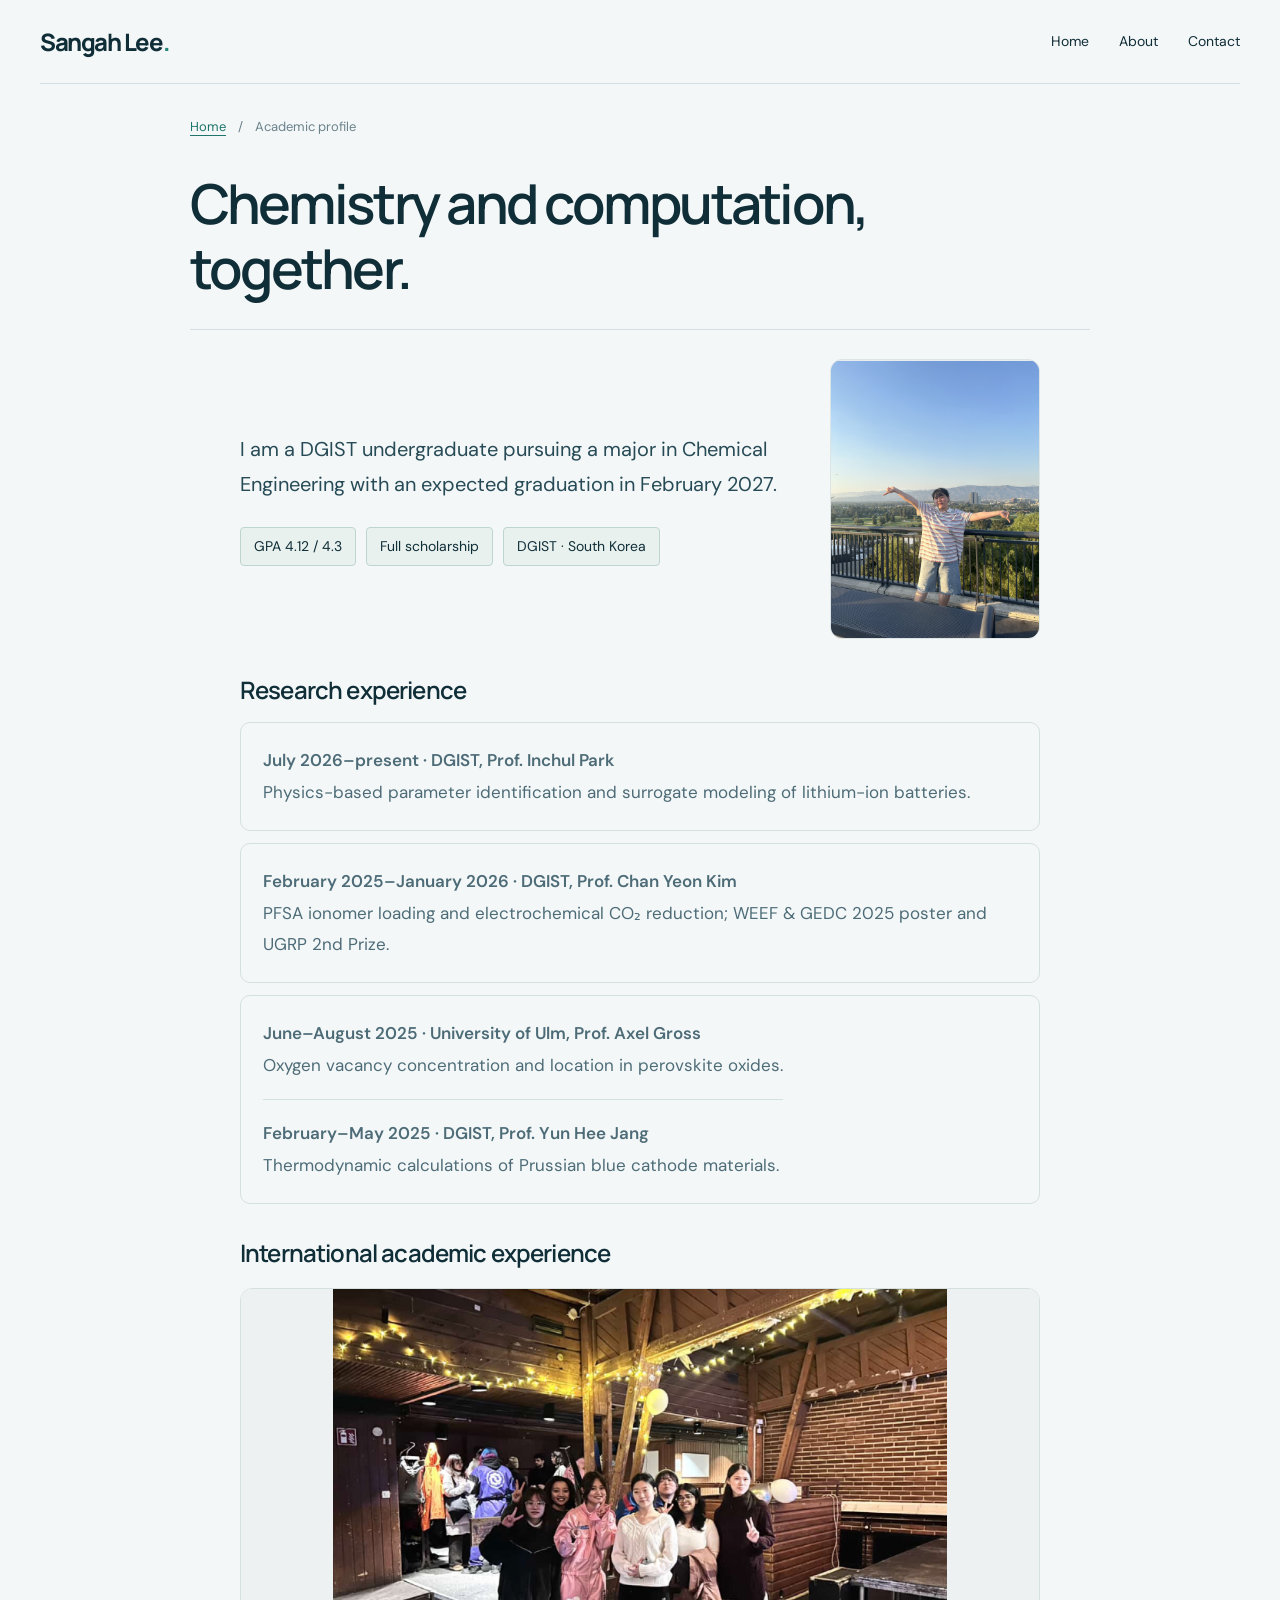
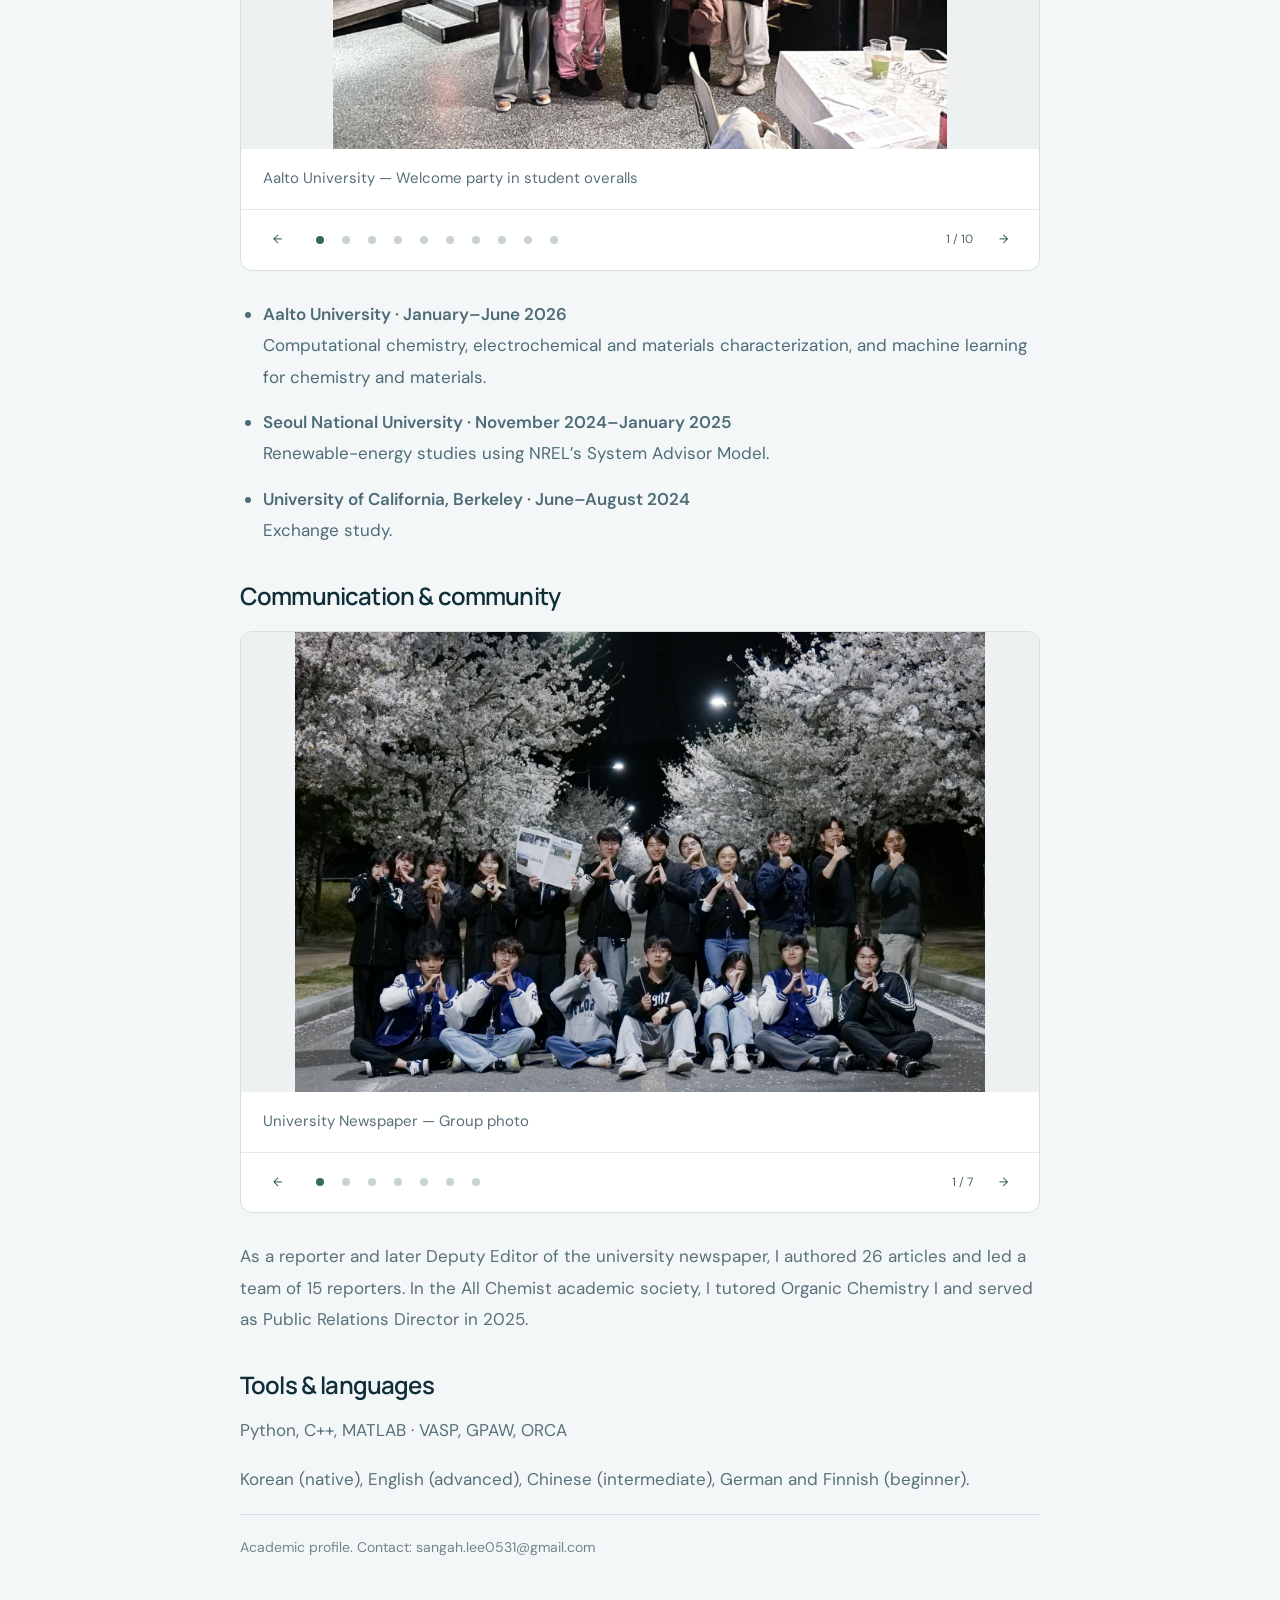
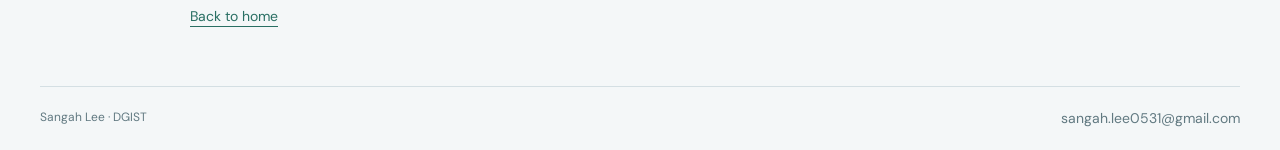
==== commit 06a29c1b: "Move UCLA photo from gallery to profile portrait" ====
--- a/about.html
+++ b/about.html
@@ -6,4 +6,4 @@
 <meta name="theme-color" content="#071c26"><title>Academic profile | Sangah Lee</title>
 <link rel="icon" type="image/svg+xml" href="data:image/svg+xml,%3Csvg xmlns='http://www.w3.org/2000/svg' viewBox='0 0 40 40'%3E%3Crect width='40' height='40' rx='9' fill='%23071c26'/%3E%3Cpath d='M27 11H17a5 5 0 0 0 0 10h6a4 4 0 0 1 0 8H12' fill='none' stroke='%2379ded0' stroke-width='3'/%3E%3C/svg%3E">
 <link rel="stylesheet" href="styles.css?v=20260930-pages1"><link rel="stylesheet" href="pages.css?v=20260930-pages5"><script src="page-interactions.js?v=20260930-pages1" defer></script>
-<link rel="stylesheet" href="profile.css?v=4"><script src="profile.js?v=3" defer></script></head><body class="detail-page"><a class="skip" href="#main">Skip to content</a><header class="page-nav"><a class="wordmark" href="index.html">Sangah Lee<span class="wordmark-dot">.</span></a><nav aria-label="Main navigation"><a href="index.html">Home</a><a href="about.html">About</a><a href="mailto:sangah.lee0531@gmail.com">Contact</a></nav></header><main id="main"><div class="article-shell"><div class="page-breadcrumb"><a href="index.html">Home</a><span>/</span><span>Academic profile</span></div><header class="article-header"><h1>Chemistry and computation, together.</h1></header><article class="article-content"><div class="profile-intro"><div><p class="dialog-lead">I am a DGIST undergraduate pursuing a major in Chemical Engineering with an expected graduation in February 2027.</p><div class="fact-row"><span>GPA 4.12 / 4.3</span><span>Full scholarship</span><span>DGIST · South Korea</span></div></div><div class="profile-portrait-slot" role="img" aria-label="Space reserved for a portrait of Sangah Lee"><span>Portrait</span></div></div><h3>Research experience</h3><ul class="experience-links"><li><a class="experience-link" href="machine-learning.html"><span><strong>July 2026–present · DGIST, Prof. Inchul Park</strong> <br>Physics-based parameter identification and surrogate modeling of lithium-ion batteries.</span></a></li><li><a class="experience-link" href="electrochemistry.html"><span><strong>February 2025–January 2026 · DGIST, Prof. Chan Yeon Kim</strong> <br>PFSA ionomer loading and electrochemical CO₂ reduction; WEEF & GEDC 2025 poster and UGRP 2nd Prize.</span></a></li><li><a class="experience-link" href="mlip.html"><span class="combined-experiences"><span class="experience-entry"><strong>June–August 2025 · University of Ulm, Prof. Axel Gross</strong> <br>Oxygen vacancy concentration and location in perovskite oxides.</span><span class="experience-entry"><strong>February–May 2025 · DGIST, Prof. Yun Hee Jang</strong> <br>Thermodynamic calculations of Prussian blue cathode materials.</span></span></a></li></ul><h3>International academic experience</h3><section class="profile-gallery academic-gallery" data-gallery aria-label="International academic experience photo gallery"><div class="gallery-stage" role="button" tabindex="0" aria-label="Pause automatic slideshow" aria-pressed="false" id="academic-photos"><div class="photo-slide"><img class="gallery-photo" src="aalto-welcome.jpg" alt="Aalto University — Welcome party in student overalls" decoding="async"><p class="photo-caption">Aalto University — Welcome party in student overalls</p></div><div class="photo-slide" hidden><img class="gallery-photo" src="aalto-culture.jpg?v=2" alt="Aalto University — Finnish culture party" decoding="async"><p class="photo-caption">Aalto University — Finnish culture party</p></div><div class="photo-slide" hidden><img class="gallery-photo" src="aalto-teamwork.jpg?v=2" alt="Aalto University — Intercultural communication in teamwork" decoding="async"><p class="photo-caption">Aalto University — Intercultural communication in teamwork</p></div><div class="photo-slide" hidden><img class="gallery-photo" src="aalto-movie.jpg" alt="Aalto University — Finnish history movie night" decoding="async"><p class="photo-caption">Aalto University — Finnish history movie night</p></div><div class="photo-slide" hidden><img class="gallery-photo" src="aalto-disc-golf.jpg" alt="Aalto University — Disc golf" decoding="async"><p class="photo-caption">Aalto University — Disc golf</p></div><div class="photo-slide" hidden><img class="gallery-photo" src="aalto-reunion.jpg" alt="Aalto University — Reunited with my Berkeley roommate!" decoding="async"><p class="photo-caption">Aalto University — Reunited with my Berkeley roommate!</p></div><div class="photo-slide" hidden><img class="gallery-photo" src="berkeley-warriors.jpg?v=2" alt="UC Berkeley — Golden State Warriors" decoding="async"><p class="photo-caption">UC Berkeley — Golden State Warriors</p></div><div class="photo-slide" hidden><img class="gallery-photo" src="berkeley-grand-canyon.jpg?v=2" alt="UC Berkeley — Grand Canyon" decoding="async"><p class="photo-caption">UC Berkeley — Grand Canyon</p></div><div class="photo-slide" hidden><img class="gallery-photo" src="berkeley-ucla.jpg?v=2" alt="UC Berkeley — Visiting UCLA" decoding="async"><p class="photo-caption">UC Berkeley — Visiting UCLA</p></div><div class="photo-slide" hidden><img class="gallery-photo" src="berkeley-san-francisco.jpg?v=2" alt="UC Berkeley — San Francisco" decoding="async"><p class="photo-caption">UC Berkeley — San Francisco</p></div><div class="photo-slide" hidden><img class="gallery-photo" src="berkeley-yosemite.jpg?v=2" alt="UC Berkeley — Yosemite" decoding="async"><p class="photo-caption">UC Berkeley — Yosemite</p></div></div><div class="gallery-controls"><button type="button" data-prev aria-label="Previous photo">←</button><div class="gallery-dots"><button type="button" class="gallery-dot" aria-label="Show photo 1" aria-pressed="true" data-slide="0"></button><button type="button" class="gallery-dot" aria-label="Show photo 2" aria-pressed="false" data-slide="1"></button><button type="button" class="gallery-dot" aria-label="Show photo 3" aria-pressed="false" data-slide="2"></button><button type="button" class="gallery-dot" aria-label="Show photo 4" aria-pressed="false" data-slide="3"></button><button type="button" class="gallery-dot" aria-label="Show photo 5" aria-pressed="false" data-slide="4"></button><button type="button" class="gallery-dot" aria-label="Show photo 6" aria-pressed="false" data-slide="5"></button><button type="button" class="gallery-dot" aria-label="Show photo 7" aria-pressed="false" data-slide="6"></button><button type="button" class="gallery-dot" aria-label="Show photo 8" aria-pressed="false" data-slide="7"></button><button type="button" class="gallery-dot" aria-label="Show photo 9" aria-pressed="false" data-slide="8"></button><button type="button" class="gallery-dot" aria-label="Show photo 10" aria-pressed="false" data-slide="9"></button><button type="button" class="gallery-dot" aria-label="Show photo 11" aria-pressed="false" data-slide="10"></button></div><span data-counter>1 / 11</span><button type="button" data-next aria-label="Next photo">→</button></div></section><ul><li><strong>Aalto University · January–June 2026</strong> <br>Computational chemistry, electrochemical and materials characterization, and machine learning for chemistry and materials.</li><li><strong>Seoul National University · November 2024–January 2025</strong> <br>Renewable-energy studies using NREL’s System Advisor Model.</li><li><strong>University of California, Berkeley · June–August 2024</strong> <br>Exchange study.</li></ul><h3>Communication & community</h3><section class="profile-gallery academic-gallery" data-gallery aria-label="Communication and community photo gallery"><div class="gallery-stage" role="button" tabindex="0" aria-label="Pause automatic slideshow" aria-pressed="false" id="community-photos"><div class="photo-slide"><img class="gallery-photo" src="community-newspaper-group.jpg" alt="University Newspaper — Group photo" decoding="async"><p class="photo-caption">University Newspaper — Group photo</p></div><div class="photo-slide" hidden><img class="gallery-photo" src="community-newspaper-reporting.jpg" alt="University Newspaper — Covering course registration issues at DGIST" decoding="async"><p class="photo-caption">University Newspaper — Covering course registration issues at DGIST</p></div><div class="photo-slide" hidden><img class="gallery-photo" src="community-tutoring-1.jpg" alt="All Chemist — Online tutoring" decoding="async"><p class="photo-caption">All Chemist — Online tutoring</p></div><div class="photo-slide" hidden><img class="gallery-photo" src="community-tutoring-2.jpg" alt="All Chemist — Online tutoring" decoding="async"><p class="photo-caption">All Chemist — Online tutoring</p></div><div class="photo-slide" hidden><img class="gallery-photo" src="community-hiphop-practice.jpg" alt="Hip-Hop Club — Regular practice" decoding="async"><p class="photo-caption">Hip-Hop Club — Regular practice</p></div><div class="photo-slide" hidden><img class="gallery-photo" src="community-hiphop-stage.jpg" alt="Hip-Hop Club — University festival performance" decoding="async"><p class="photo-caption">Hip-Hop Club — University festival performance</p></div><div class="photo-slide" hidden><img class="gallery-photo" src="community-hiphop-joint-festival.jpg" alt="Hip-Hop Club — Joint university festival" decoding="async"><p class="photo-caption">Hip-Hop Club — Joint university festival</p></div></div><div class="gallery-controls"><button type="button" data-prev aria-label="Previous photo">←</button><div class="gallery-dots"><button type="button" class="gallery-dot" aria-label="Show photo 1" aria-pressed="true" data-slide="0"></button><button type="button" class="gallery-dot" aria-label="Show photo 2" aria-pressed="false" data-slide="1"></button><button type="button" class="gallery-dot" aria-label="Show photo 3" aria-pressed="false" data-slide="2"></button><button type="button" class="gallery-dot" aria-label="Show photo 4" aria-pressed="false" data-slide="3"></button><button type="button" class="gallery-dot" aria-label="Show photo 5" aria-pressed="false" data-slide="4"></button><button type="button" class="gallery-dot" aria-label="Show photo 6" aria-pressed="false" data-slide="5"></button><button type="button" class="gallery-dot" aria-label="Show photo 7" aria-pressed="false" data-slide="6"></button></div><span data-counter>1 / 7</span><button type="button" data-next aria-label="Next photo">→</button></div></section><p>As a reporter and later Deputy Editor of the university newspaper, I authored 26 articles and led a team of 15 reporters. In the All Chemist academic society, I tutored Organic Chemistry I and served as Public Relations Director in 2025.</p><h3>Tools & languages</h3><p>Python, C++, MATLAB · VASP, GPAW, ORCA</p><p>Korean (native), English (advanced), Chinese (intermediate), German and Finnish (beginner).</p><p class="dialog-meta">Academic profile. Contact: <a href="mailto:sangah.lee0531@gmail.com">sangah.lee0531@gmail.com</a></p></article><a class="back-home" href="index.html">Back to home</a></div></main><footer class="page-footer"><span>Sangah Lee · DGIST</span><a href="mailto:sangah.lee0531@gmail.com">sangah.lee0531@gmail.com</a></footer></body></html>+<link rel="stylesheet" href="profile.css?v=5"><script src="profile.js?v=3" defer></script></head><body class="detail-page"><a class="skip" href="#main">Skip to content</a><header class="page-nav"><a class="wordmark" href="index.html">Sangah Lee<span class="wordmark-dot">.</span></a><nav aria-label="Main navigation"><a href="index.html">Home</a><a href="about.html">About</a><a href="mailto:sangah.lee0531@gmail.com">Contact</a></nav></header><main id="main"><div class="article-shell"><div class="page-breadcrumb"><a href="index.html">Home</a><span>/</span><span>Academic profile</span></div><header class="article-header"><h1>Chemistry and computation, together.</h1></header><article class="article-content"><div class="profile-intro"><div><p class="dialog-lead">I am a DGIST undergraduate pursuing a major in Chemical Engineering with an expected graduation in February 2027.</p><div class="fact-row"><span>GPA 4.12 / 4.3</span><span>Full scholarship</span><span>DGIST · South Korea</span></div></div><img class="profile-portrait-slot profile-portrait-photo" src="berkeley-ucla.jpg?v=2" alt="Sangah Lee visiting UCLA"></div><h3>Research experience</h3><ul class="experience-links"><li><a class="experience-link" href="machine-learning.html"><span><strong>July 2026–present · DGIST, Prof. Inchul Park</strong> <br>Physics-based parameter identification and surrogate modeling of lithium-ion batteries.</span></a></li><li><a class="experience-link" href="electrochemistry.html"><span><strong>February 2025–January 2026 · DGIST, Prof. Chan Yeon Kim</strong> <br>PFSA ionomer loading and electrochemical CO₂ reduction; WEEF & GEDC 2025 poster and UGRP 2nd Prize.</span></a></li><li><a class="experience-link" href="mlip.html"><span class="combined-experiences"><span class="experience-entry"><strong>June–August 2025 · University of Ulm, Prof. Axel Gross</strong> <br>Oxygen vacancy concentration and location in perovskite oxides.</span><span class="experience-entry"><strong>February–May 2025 · DGIST, Prof. Yun Hee Jang</strong> <br>Thermodynamic calculations of Prussian blue cathode materials.</span></span></a></li></ul><h3>International academic experience</h3><section class="profile-gallery academic-gallery" data-gallery aria-label="International academic experience photo gallery"><div class="gallery-stage" role="button" tabindex="0" aria-label="Pause automatic slideshow" aria-pressed="false" id="academic-photos"><div class="photo-slide"><img class="gallery-photo" src="aalto-welcome.jpg" alt="Aalto University — Welcome party in student overalls" decoding="async"><p class="photo-caption">Aalto University — Welcome party in student overalls</p></div><div class="photo-slide" hidden><img class="gallery-photo" src="aalto-culture.jpg?v=2" alt="Aalto University — Finnish culture party" decoding="async"><p class="photo-caption">Aalto University — Finnish culture party</p></div><div class="photo-slide" hidden><img class="gallery-photo" src="aalto-teamwork.jpg?v=2" alt="Aalto University — Intercultural communication in teamwork" decoding="async"><p class="photo-caption">Aalto University — Intercultural communication in teamwork</p></div><div class="photo-slide" hidden><img class="gallery-photo" src="aalto-movie.jpg" alt="Aalto University — Finnish history movie night" decoding="async"><p class="photo-caption">Aalto University — Finnish history movie night</p></div><div class="photo-slide" hidden><img class="gallery-photo" src="aalto-disc-golf.jpg" alt="Aalto University — Disc golf" decoding="async"><p class="photo-caption">Aalto University — Disc golf</p></div><div class="photo-slide" hidden><img class="gallery-photo" src="aalto-reunion.jpg" alt="Aalto University — Reunited with my Berkeley roommate!" decoding="async"><p class="photo-caption">Aalto University — Reunited with my Berkeley roommate!</p></div><div class="photo-slide" hidden><img class="gallery-photo" src="berkeley-warriors.jpg?v=2" alt="UC Berkeley — Golden State Warriors" decoding="async"><p class="photo-caption">UC Berkeley — Golden State Warriors</p></div><div class="photo-slide" hidden><img class="gallery-photo" src="berkeley-grand-canyon.jpg?v=2" alt="UC Berkeley — Grand Canyon" decoding="async"><p class="photo-caption">UC Berkeley — Grand Canyon</p></div><div class="photo-slide" hidden><img class="gallery-photo" src="berkeley-san-francisco.jpg?v=2" alt="UC Berkeley — San Francisco" decoding="async"><p class="photo-caption">UC Berkeley — San Francisco</p></div><div class="photo-slide" hidden><img class="gallery-photo" src="berkeley-yosemite.jpg?v=2" alt="UC Berkeley — Yosemite" decoding="async"><p class="photo-caption">UC Berkeley — Yosemite</p></div></div><div class="gallery-controls"><button type="button" data-prev aria-label="Previous photo">←</button><div class="gallery-dots"><button type="button" class="gallery-dot" aria-label="Show photo 1" aria-pressed="true" data-slide="0"></button><button type="button" class="gallery-dot" aria-label="Show photo 2" aria-pressed="false" data-slide="1"></button><button type="button" class="gallery-dot" aria-label="Show photo 3" aria-pressed="false" data-slide="2"></button><button type="button" class="gallery-dot" aria-label="Show photo 4" aria-pressed="false" data-slide="3"></button><button type="button" class="gallery-dot" aria-label="Show photo 5" aria-pressed="false" data-slide="4"></button><button type="button" class="gallery-dot" aria-label="Show photo 6" aria-pressed="false" data-slide="5"></button><button type="button" class="gallery-dot" aria-label="Show photo 7" aria-pressed="false" data-slide="6"></button><button type="button" class="gallery-dot" aria-label="Show photo 8" aria-pressed="false" data-slide="7"></button><button type="button" class="gallery-dot" aria-label="Show photo 9" aria-pressed="false" data-slide="8"></button><button type="button" class="gallery-dot" aria-label="Show photo 10" aria-pressed="false" data-slide="9"></button></div><span data-counter>1 / 10</span><button type="button" data-next aria-label="Next photo">→</button></div></section><ul><li><strong>Aalto University · January–June 2026</strong> <br>Computational chemistry, electrochemical and materials characterization, and machine learning for chemistry and materials.</li><li><strong>Seoul National University · November 2024–January 2025</strong> <br>Renewable-energy studies using NREL’s System Advisor Model.</li><li><strong>University of California, Berkeley · June–August 2024</strong> <br>Exchange study.</li></ul><h3>Communication & community</h3><section class="profile-gallery academic-gallery" data-gallery aria-label="Communication and community photo gallery"><div class="gallery-stage" role="button" tabindex="0" aria-label="Pause automatic slideshow" aria-pressed="false" id="community-photos"><div class="photo-slide"><img class="gallery-photo" src="community-newspaper-group.jpg" alt="University Newspaper — Group photo" decoding="async"><p class="photo-caption">University Newspaper — Group photo</p></div><div class="photo-slide" hidden><img class="gallery-photo" src="community-newspaper-reporting.jpg" alt="University Newspaper — Covering course registration issues at DGIST" decoding="async"><p class="photo-caption">University Newspaper — Covering course registration issues at DGIST</p></div><div class="photo-slide" hidden><img class="gallery-photo" src="community-tutoring-1.jpg" alt="All Chemist — Online tutoring" decoding="async"><p class="photo-caption">All Chemist — Online tutoring</p></div><div class="photo-slide" hidden><img class="gallery-photo" src="community-tutoring-2.jpg" alt="All Chemist — Online tutoring" decoding="async"><p class="photo-caption">All Chemist — Online tutoring</p></div><div class="photo-slide" hidden><img class="gallery-photo" src="community-hiphop-practice.jpg" alt="Hip-Hop Club — Regular practice" decoding="async"><p class="photo-caption">Hip-Hop Club — Regular practice</p></div><div class="photo-slide" hidden><img class="gallery-photo" src="community-hiphop-stage.jpg" alt="Hip-Hop Club — University festival performance" decoding="async"><p class="photo-caption">Hip-Hop Club — University festival performance</p></div><div class="photo-slide" hidden><img class="gallery-photo" src="community-hiphop-joint-festival.jpg" alt="Hip-Hop Club — Joint university festival" decoding="async"><p class="photo-caption">Hip-Hop Club — Joint university festival</p></div></div><div class="gallery-controls"><button type="button" data-prev aria-label="Previous photo">←</button><div class="gallery-dots"><button type="button" class="gallery-dot" aria-label="Show photo 1" aria-pressed="true" data-slide="0"></button><button type="button" class="gallery-dot" aria-label="Show photo 2" aria-pressed="false" data-slide="1"></button><button type="button" class="gallery-dot" aria-label="Show photo 3" aria-pressed="false" data-slide="2"></button><button type="button" class="gallery-dot" aria-label="Show photo 4" aria-pressed="false" data-slide="3"></button><button type="button" class="gallery-dot" aria-label="Show photo 5" aria-pressed="false" data-slide="4"></button><button type="button" class="gallery-dot" aria-label="Show photo 6" aria-pressed="false" data-slide="5"></button><button type="button" class="gallery-dot" aria-label="Show photo 7" aria-pressed="false" data-slide="6"></button></div><span data-counter>1 / 7</span><button type="button" data-next aria-label="Next photo">→</button></div></section><p>As a reporter and later Deputy Editor of the university newspaper, I authored 26 articles and led a team of 15 reporters. In the All Chemist academic society, I tutored Organic Chemistry I and served as Public Relations Director in 2025.</p><h3>Tools & languages</h3><p>Python, C++, MATLAB · VASP, GPAW, ORCA</p><p>Korean (native), English (advanced), Chinese (intermediate), German and Finnish (beginner).</p><p class="dialog-meta">Academic profile. Contact: <a href="mailto:sangah.lee0531@gmail.com">sangah.lee0531@gmail.com</a></p></article><a class="back-home" href="index.html">Back to home</a></div></main><footer class="page-footer"><span>Sangah Lee · DGIST</span><a href="mailto:sangah.lee0531@gmail.com">sangah.lee0531@gmail.com</a></footer></body></html>
--- a/profile.css
+++ b/profile.css
@@ -4,3 +4,5 @@
 .combined-experiences{display:grid;gap:18px}.experience-entry{display:block}.experience-entry + .experience-entry{padding-top:18px;border-top:1px solid #d4dfe0}.gallery-stage{cursor:pointer}.gallery-stage:focus-visible{outline:3px solid #467a71;outline-offset:-3px}.article-content .gallery-hint{margin:0;padding:0 22px 12px;font-size:12px;color:#627875}
 
 .academic-gallery .gallery-photo{display:block;width:100%;height:460px;object-fit:contain;background:#edf1f2}.academic-gallery .photo-caption{min-height:56px}.academic-gallery .gallery-dots{flex-wrap:wrap;gap:0}.academic-gallery .gallery-controls [data-counter]{white-space:nowrap}@media(max-width:600px){.academic-gallery .gallery-photo{height:300px}.academic-gallery .gallery-controls{flex-wrap:wrap;justify-content:center}.academic-gallery .gallery-dots{order:3;flex-basis:100%;justify-content:center;margin:0}.academic-gallery .photo-caption{font-size:13px;min-height:64px}}
+
+.profile-portrait-photo{display:block;width:210px;height:280px;object-fit:contain;background:#e8edef}@media(max-width:600px){.profile-portrait-photo{width:210px;height:280px}}
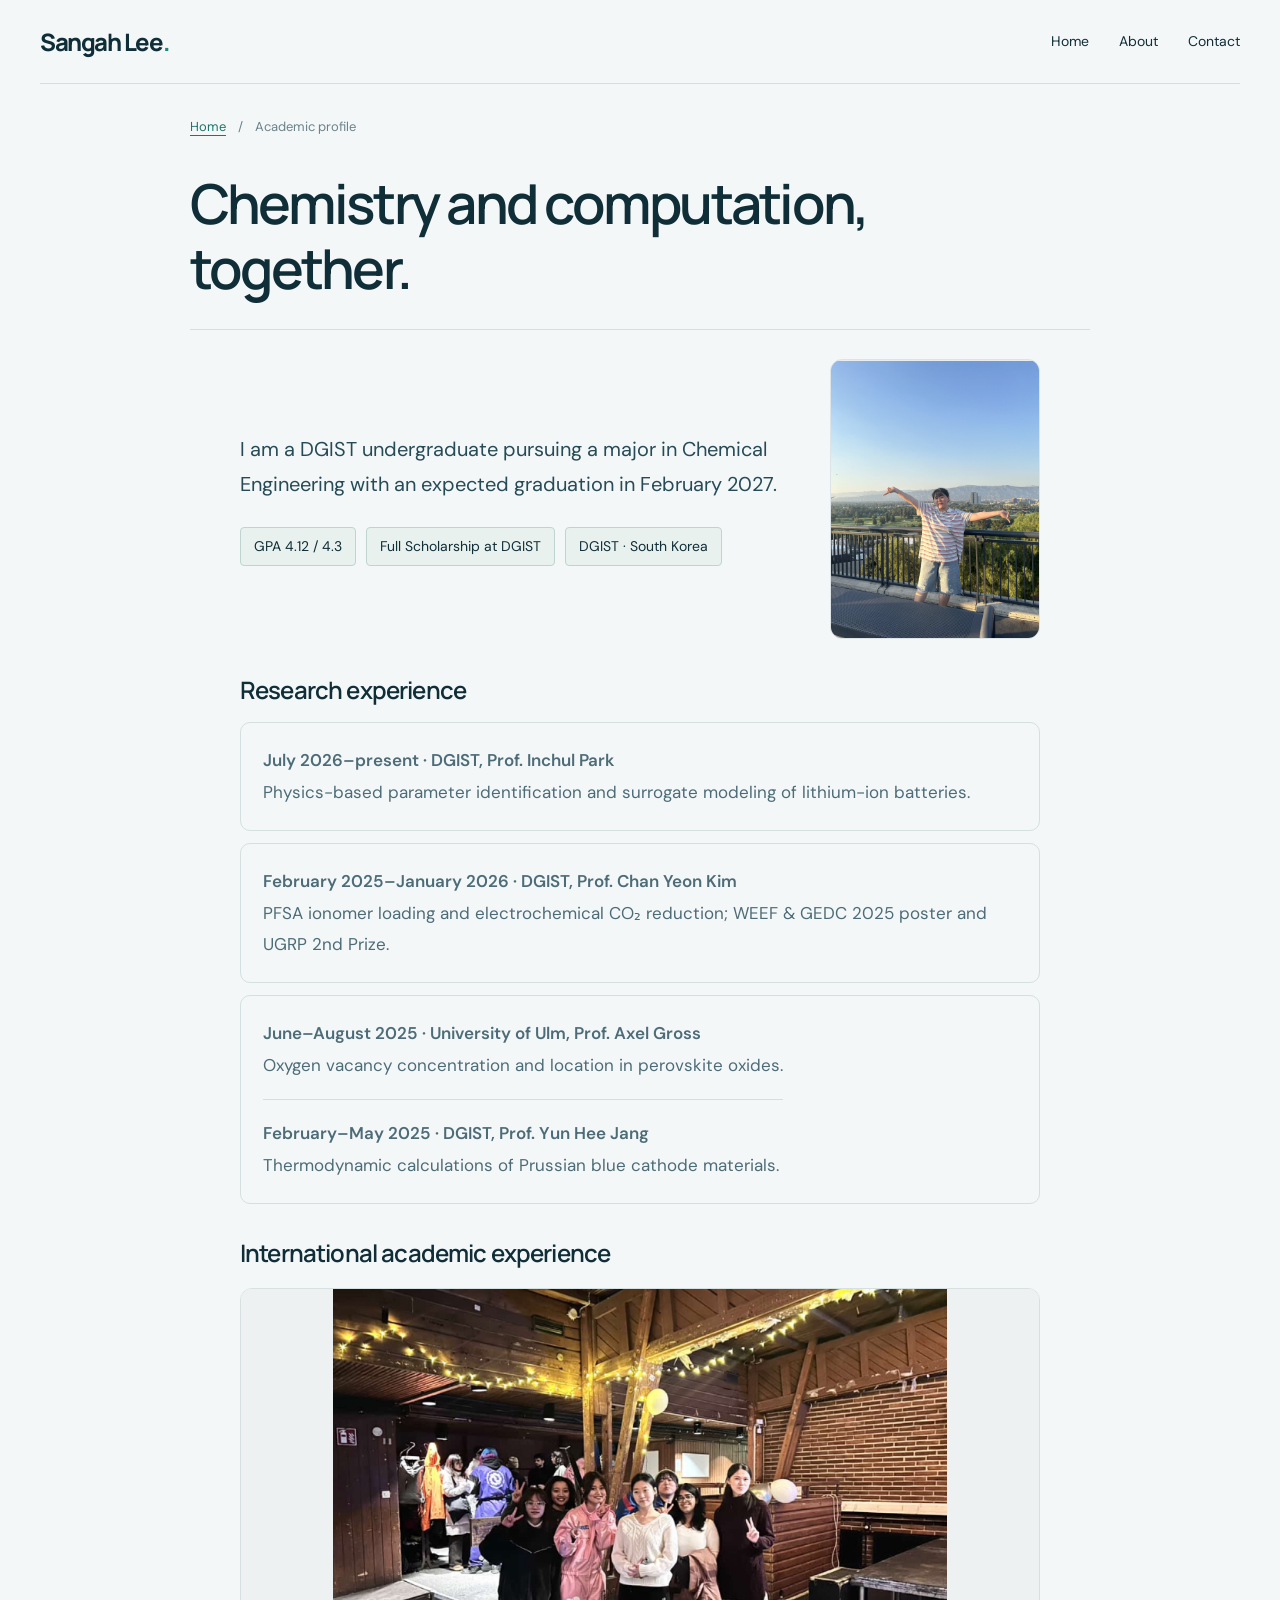
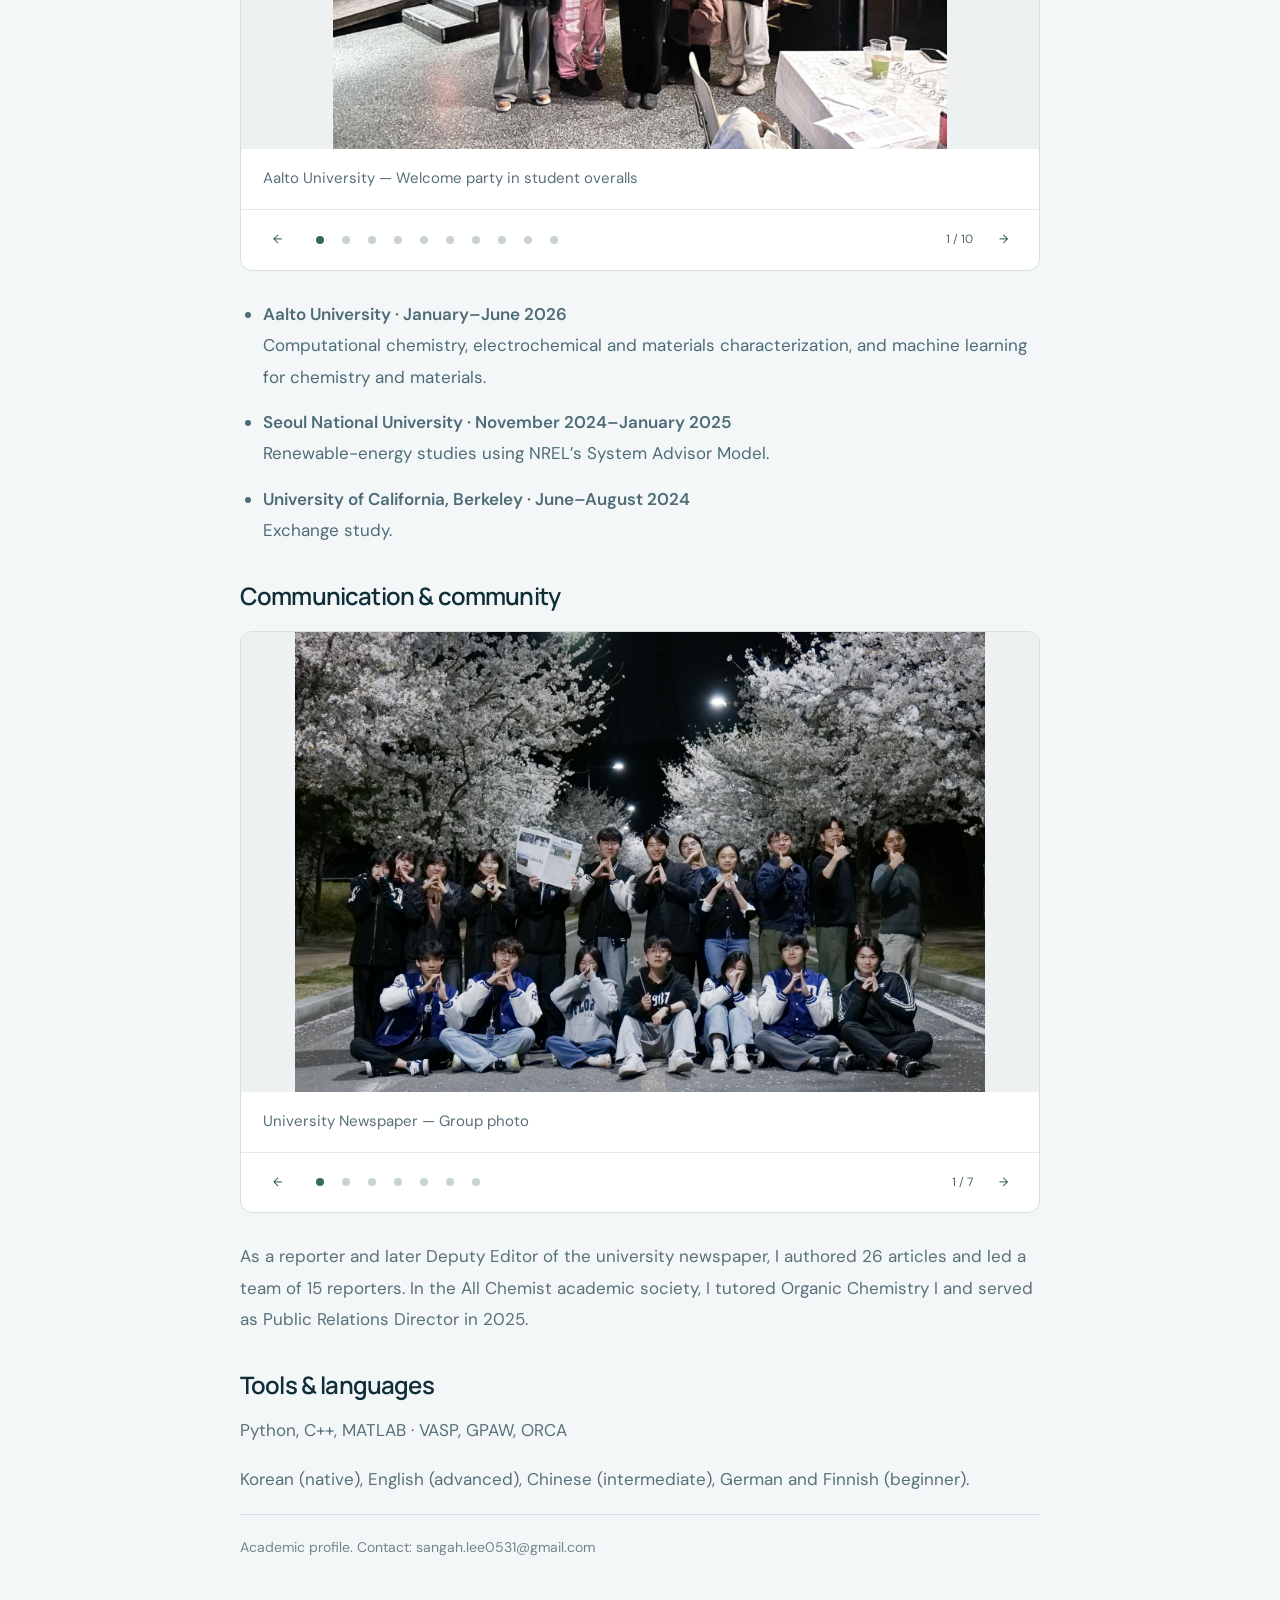
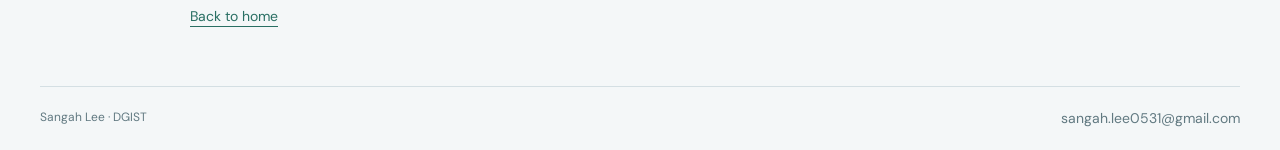
==== commit 066bd41e: "Clarify DGIST full scholarship label" ====
--- a/about.html
+++ b/about.html
@@ -6,4 +6,4 @@
 <meta name="theme-color" content="#071c26"><title>Academic profile | Sangah Lee</title>
 <link rel="icon" type="image/svg+xml" href="data:image/svg+xml,%3Csvg xmlns='http://www.w3.org/2000/svg' viewBox='0 0 40 40'%3E%3Crect width='40' height='40' rx='9' fill='%23071c26'/%3E%3Cpath d='M27 11H17a5 5 0 0 0 0 10h6a4 4 0 0 1 0 8H12' fill='none' stroke='%2379ded0' stroke-width='3'/%3E%3C/svg%3E">
 <link rel="stylesheet" href="styles.css?v=20260930-pages1"><link rel="stylesheet" href="pages.css?v=20260930-pages5"><script src="page-interactions.js?v=20260930-pages1" defer></script>
-<link rel="stylesheet" href="profile.css?v=5"><script src="profile.js?v=3" defer></script></head><body class="detail-page"><a class="skip" href="#main">Skip to content</a><header class="page-nav"><a class="wordmark" href="index.html">Sangah Lee<span class="wordmark-dot">.</span></a><nav aria-label="Main navigation"><a href="index.html">Home</a><a href="about.html">About</a><a href="mailto:sangah.lee0531@gmail.com">Contact</a></nav></header><main id="main"><div class="article-shell"><div class="page-breadcrumb"><a href="index.html">Home</a><span>/</span><span>Academic profile</span></div><header class="article-header"><h1>Chemistry and computation, together.</h1></header><article class="article-content"><div class="profile-intro"><div><p class="dialog-lead">I am a DGIST undergraduate pursuing a major in Chemical Engineering with an expected graduation in February 2027.</p><div class="fact-row"><span>GPA 4.12 / 4.3</span><span>Full scholarship</span><span>DGIST · South Korea</span></div></div><img class="profile-portrait-slot profile-portrait-photo" src="berkeley-ucla.jpg?v=2" alt="Sangah Lee visiting UCLA"></div><h3>Research experience</h3><ul class="experience-links"><li><a class="experience-link" href="machine-learning.html"><span><strong>July 2026–present · DGIST, Prof. Inchul Park</strong> <br>Physics-based parameter identification and surrogate modeling of lithium-ion batteries.</span></a></li><li><a class="experience-link" href="electrochemistry.html"><span><strong>February 2025–January 2026 · DGIST, Prof. Chan Yeon Kim</strong> <br>PFSA ionomer loading and electrochemical CO₂ reduction; WEEF & GEDC 2025 poster and UGRP 2nd Prize.</span></a></li><li><a class="experience-link" href="mlip.html"><span class="combined-experiences"><span class="experience-entry"><strong>June–August 2025 · University of Ulm, Prof. Axel Gross</strong> <br>Oxygen vacancy concentration and location in perovskite oxides.</span><span class="experience-entry"><strong>February–May 2025 · DGIST, Prof. Yun Hee Jang</strong> <br>Thermodynamic calculations of Prussian blue cathode materials.</span></span></a></li></ul><h3>International academic experience</h3><section class="profile-gallery academic-gallery" data-gallery aria-label="International academic experience photo gallery"><div class="gallery-stage" role="button" tabindex="0" aria-label="Pause automatic slideshow" aria-pressed="false" id="academic-photos"><div class="photo-slide"><img class="gallery-photo" src="aalto-welcome.jpg" alt="Aalto University — Welcome party in student overalls" decoding="async"><p class="photo-caption">Aalto University — Welcome party in student overalls</p></div><div class="photo-slide" hidden><img class="gallery-photo" src="aalto-culture.jpg?v=2" alt="Aalto University — Finnish culture party" decoding="async"><p class="photo-caption">Aalto University — Finnish culture party</p></div><div class="photo-slide" hidden><img class="gallery-photo" src="aalto-teamwork.jpg?v=2" alt="Aalto University — Intercultural communication in teamwork" decoding="async"><p class="photo-caption">Aalto University — Intercultural communication in teamwork</p></div><div class="photo-slide" hidden><img class="gallery-photo" src="aalto-movie.jpg" alt="Aalto University — Finnish history movie night" decoding="async"><p class="photo-caption">Aalto University — Finnish history movie night</p></div><div class="photo-slide" hidden><img class="gallery-photo" src="aalto-disc-golf.jpg" alt="Aalto University — Disc golf" decoding="async"><p class="photo-caption">Aalto University — Disc golf</p></div><div class="photo-slide" hidden><img class="gallery-photo" src="aalto-reunion.jpg" alt="Aalto University — Reunited with my Berkeley roommate!" decoding="async"><p class="photo-caption">Aalto University — Reunited with my Berkeley roommate!</p></div><div class="photo-slide" hidden><img class="gallery-photo" src="berkeley-warriors.jpg?v=2" alt="UC Berkeley — Golden State Warriors" decoding="async"><p class="photo-caption">UC Berkeley — Golden State Warriors</p></div><div class="photo-slide" hidden><img class="gallery-photo" src="berkeley-grand-canyon.jpg?v=2" alt="UC Berkeley — Grand Canyon" decoding="async"><p class="photo-caption">UC Berkeley — Grand Canyon</p></div><div class="photo-slide" hidden><img class="gallery-photo" src="berkeley-san-francisco.jpg?v=2" alt="UC Berkeley — San Francisco" decoding="async"><p class="photo-caption">UC Berkeley — San Francisco</p></div><div class="photo-slide" hidden><img class="gallery-photo" src="berkeley-yosemite.jpg?v=2" alt="UC Berkeley — Yosemite" decoding="async"><p class="photo-caption">UC Berkeley — Yosemite</p></div></div><div class="gallery-controls"><button type="button" data-prev aria-label="Previous photo">←</button><div class="gallery-dots"><button type="button" class="gallery-dot" aria-label="Show photo 1" aria-pressed="true" data-slide="0"></button><button type="button" class="gallery-dot" aria-label="Show photo 2" aria-pressed="false" data-slide="1"></button><button type="button" class="gallery-dot" aria-label="Show photo 3" aria-pressed="false" data-slide="2"></button><button type="button" class="gallery-dot" aria-label="Show photo 4" aria-pressed="false" data-slide="3"></button><button type="button" class="gallery-dot" aria-label="Show photo 5" aria-pressed="false" data-slide="4"></button><button type="button" class="gallery-dot" aria-label="Show photo 6" aria-pressed="false" data-slide="5"></button><button type="button" class="gallery-dot" aria-label="Show photo 7" aria-pressed="false" data-slide="6"></button><button type="button" class="gallery-dot" aria-label="Show photo 8" aria-pressed="false" data-slide="7"></button><button type="button" class="gallery-dot" aria-label="Show photo 9" aria-pressed="false" data-slide="8"></button><button type="button" class="gallery-dot" aria-label="Show photo 10" aria-pressed="false" data-slide="9"></button></div><span data-counter>1 / 10</span><button type="button" data-next aria-label="Next photo">→</button></div></section><ul><li><strong>Aalto University · January–June 2026</strong> <br>Computational chemistry, electrochemical and materials characterization, and machine learning for chemistry and materials.</li><li><strong>Seoul National University · November 2024–January 2025</strong> <br>Renewable-energy studies using NREL’s System Advisor Model.</li><li><strong>University of California, Berkeley · June–August 2024</strong> <br>Exchange study.</li></ul><h3>Communication & community</h3><section class="profile-gallery academic-gallery" data-gallery aria-label="Communication and community photo gallery"><div class="gallery-stage" role="button" tabindex="0" aria-label="Pause automatic slideshow" aria-pressed="false" id="community-photos"><div class="photo-slide"><img class="gallery-photo" src="community-newspaper-group.jpg" alt="University Newspaper — Group photo" decoding="async"><p class="photo-caption">University Newspaper — Group photo</p></div><div class="photo-slide" hidden><img class="gallery-photo" src="community-newspaper-reporting.jpg" alt="University Newspaper — Covering course registration issues at DGIST" decoding="async"><p class="photo-caption">University Newspaper — Covering course registration issues at DGIST</p></div><div class="photo-slide" hidden><img class="gallery-photo" src="community-tutoring-1.jpg" alt="All Chemist — Online tutoring" decoding="async"><p class="photo-caption">All Chemist — Online tutoring</p></div><div class="photo-slide" hidden><img class="gallery-photo" src="community-tutoring-2.jpg" alt="All Chemist — Online tutoring" decoding="async"><p class="photo-caption">All Chemist — Online tutoring</p></div><div class="photo-slide" hidden><img class="gallery-photo" src="community-hiphop-practice.jpg" alt="Hip-Hop Club — Regular practice" decoding="async"><p class="photo-caption">Hip-Hop Club — Regular practice</p></div><div class="photo-slide" hidden><img class="gallery-photo" src="community-hiphop-stage.jpg" alt="Hip-Hop Club — University festival performance" decoding="async"><p class="photo-caption">Hip-Hop Club — University festival performance</p></div><div class="photo-slide" hidden><img class="gallery-photo" src="community-hiphop-joint-festival.jpg" alt="Hip-Hop Club — Joint university festival" decoding="async"><p class="photo-caption">Hip-Hop Club — Joint university festival</p></div></div><div class="gallery-controls"><button type="button" data-prev aria-label="Previous photo">←</button><div class="gallery-dots"><button type="button" class="gallery-dot" aria-label="Show photo 1" aria-pressed="true" data-slide="0"></button><button type="button" class="gallery-dot" aria-label="Show photo 2" aria-pressed="false" data-slide="1"></button><button type="button" class="gallery-dot" aria-label="Show photo 3" aria-pressed="false" data-slide="2"></button><button type="button" class="gallery-dot" aria-label="Show photo 4" aria-pressed="false" data-slide="3"></button><button type="button" class="gallery-dot" aria-label="Show photo 5" aria-pressed="false" data-slide="4"></button><button type="button" class="gallery-dot" aria-label="Show photo 6" aria-pressed="false" data-slide="5"></button><button type="button" class="gallery-dot" aria-label="Show photo 7" aria-pressed="false" data-slide="6"></button></div><span data-counter>1 / 7</span><button type="button" data-next aria-label="Next photo">→</button></div></section><p>As a reporter and later Deputy Editor of the university newspaper, I authored 26 articles and led a team of 15 reporters. In the All Chemist academic society, I tutored Organic Chemistry I and served as Public Relations Director in 2025.</p><h3>Tools & languages</h3><p>Python, C++, MATLAB · VASP, GPAW, ORCA</p><p>Korean (native), English (advanced), Chinese (intermediate), German and Finnish (beginner).</p><p class="dialog-meta">Academic profile. Contact: <a href="mailto:sangah.lee0531@gmail.com">sangah.lee0531@gmail.com</a></p></article><a class="back-home" href="index.html">Back to home</a></div></main><footer class="page-footer"><span>Sangah Lee · DGIST</span><a href="mailto:sangah.lee0531@gmail.com">sangah.lee0531@gmail.com</a></footer></body></html>+<link rel="stylesheet" href="profile.css?v=5"><script src="profile.js?v=3" defer></script></head><body class="detail-page"><a class="skip" href="#main">Skip to content</a><header class="page-nav"><a class="wordmark" href="index.html">Sangah Lee<span class="wordmark-dot">.</span></a><nav aria-label="Main navigation"><a href="index.html">Home</a><a href="about.html">About</a><a href="mailto:sangah.lee0531@gmail.com">Contact</a></nav></header><main id="main"><div class="article-shell"><div class="page-breadcrumb"><a href="index.html">Home</a><span>/</span><span>Academic profile</span></div><header class="article-header"><h1>Chemistry and computation, together.</h1></header><article class="article-content"><div class="profile-intro"><div><p class="dialog-lead">I am a DGIST undergraduate pursuing a major in Chemical Engineering with an expected graduation in February 2027.</p><div class="fact-row"><span>GPA 4.12 / 4.3</span><span>Full Scholarship at DGIST</span><span>DGIST · South Korea</span></div></div><img class="profile-portrait-slot profile-portrait-photo" src="berkeley-ucla.jpg?v=2" alt="Sangah Lee visiting UCLA"></div><h3>Research experience</h3><ul class="experience-links"><li><a class="experience-link" href="machine-learning.html"><span><strong>July 2026–present · DGIST, Prof. Inchul Park</strong> <br>Physics-based parameter identification and surrogate modeling of lithium-ion batteries.</span></a></li><li><a class="experience-link" href="electrochemistry.html"><span><strong>February 2025–January 2026 · DGIST, Prof. Chan Yeon Kim</strong> <br>PFSA ionomer loading and electrochemical CO₂ reduction; WEEF & GEDC 2025 poster and UGRP 2nd Prize.</span></a></li><li><a class="experience-link" href="mlip.html"><span class="combined-experiences"><span class="experience-entry"><strong>June–August 2025 · University of Ulm, Prof. Axel Gross</strong> <br>Oxygen vacancy concentration and location in perovskite oxides.</span><span class="experience-entry"><strong>February–May 2025 · DGIST, Prof. Yun Hee Jang</strong> <br>Thermodynamic calculations of Prussian blue cathode materials.</span></span></a></li></ul><h3>International academic experience</h3><section class="profile-gallery academic-gallery" data-gallery aria-label="International academic experience photo gallery"><div class="gallery-stage" role="button" tabindex="0" aria-label="Pause automatic slideshow" aria-pressed="false" id="academic-photos"><div class="photo-slide"><img class="gallery-photo" src="aalto-welcome.jpg" alt="Aalto University — Welcome party in student overalls" decoding="async"><p class="photo-caption">Aalto University — Welcome party in student overalls</p></div><div class="photo-slide" hidden><img class="gallery-photo" src="aalto-culture.jpg?v=2" alt="Aalto University — Finnish culture party" decoding="async"><p class="photo-caption">Aalto University — Finnish culture party</p></div><div class="photo-slide" hidden><img class="gallery-photo" src="aalto-teamwork.jpg?v=2" alt="Aalto University — Intercultural communication in teamwork" decoding="async"><p class="photo-caption">Aalto University — Intercultural communication in teamwork</p></div><div class="photo-slide" hidden><img class="gallery-photo" src="aalto-movie.jpg" alt="Aalto University — Finnish history movie night" decoding="async"><p class="photo-caption">Aalto University — Finnish history movie night</p></div><div class="photo-slide" hidden><img class="gallery-photo" src="aalto-disc-golf.jpg" alt="Aalto University — Disc golf" decoding="async"><p class="photo-caption">Aalto University — Disc golf</p></div><div class="photo-slide" hidden><img class="gallery-photo" src="aalto-reunion.jpg" alt="Aalto University — Reunited with my Berkeley roommate!" decoding="async"><p class="photo-caption">Aalto University — Reunited with my Berkeley roommate!</p></div><div class="photo-slide" hidden><img class="gallery-photo" src="berkeley-warriors.jpg?v=2" alt="UC Berkeley — Golden State Warriors" decoding="async"><p class="photo-caption">UC Berkeley — Golden State Warriors</p></div><div class="photo-slide" hidden><img class="gallery-photo" src="berkeley-grand-canyon.jpg?v=2" alt="UC Berkeley — Grand Canyon" decoding="async"><p class="photo-caption">UC Berkeley — Grand Canyon</p></div><div class="photo-slide" hidden><img class="gallery-photo" src="berkeley-san-francisco.jpg?v=2" alt="UC Berkeley — San Francisco" decoding="async"><p class="photo-caption">UC Berkeley — San Francisco</p></div><div class="photo-slide" hidden><img class="gallery-photo" src="berkeley-yosemite.jpg?v=2" alt="UC Berkeley — Yosemite" decoding="async"><p class="photo-caption">UC Berkeley — Yosemite</p></div></div><div class="gallery-controls"><button type="button" data-prev aria-label="Previous photo">←</button><div class="gallery-dots"><button type="button" class="gallery-dot" aria-label="Show photo 1" aria-pressed="true" data-slide="0"></button><button type="button" class="gallery-dot" aria-label="Show photo 2" aria-pressed="false" data-slide="1"></button><button type="button" class="gallery-dot" aria-label="Show photo 3" aria-pressed="false" data-slide="2"></button><button type="button" class="gallery-dot" aria-label="Show photo 4" aria-pressed="false" data-slide="3"></button><button type="button" class="gallery-dot" aria-label="Show photo 5" aria-pressed="false" data-slide="4"></button><button type="button" class="gallery-dot" aria-label="Show photo 6" aria-pressed="false" data-slide="5"></button><button type="button" class="gallery-dot" aria-label="Show photo 7" aria-pressed="false" data-slide="6"></button><button type="button" class="gallery-dot" aria-label="Show photo 8" aria-pressed="false" data-slide="7"></button><button type="button" class="gallery-dot" aria-label="Show photo 9" aria-pressed="false" data-slide="8"></button><button type="button" class="gallery-dot" aria-label="Show photo 10" aria-pressed="false" data-slide="9"></button></div><span data-counter>1 / 10</span><button type="button" data-next aria-label="Next photo">→</button></div></section><ul><li><strong>Aalto University · January–June 2026</strong> <br>Computational chemistry, electrochemical and materials characterization, and machine learning for chemistry and materials.</li><li><strong>Seoul National University · November 2024–January 2025</strong> <br>Renewable-energy studies using NREL’s System Advisor Model.</li><li><strong>University of California, Berkeley · June–August 2024</strong> <br>Exchange study.</li></ul><h3>Communication & community</h3><section class="profile-gallery academic-gallery" data-gallery aria-label="Communication and community photo gallery"><div class="gallery-stage" role="button" tabindex="0" aria-label="Pause automatic slideshow" aria-pressed="false" id="community-photos"><div class="photo-slide"><img class="gallery-photo" src="community-newspaper-group.jpg" alt="University Newspaper — Group photo" decoding="async"><p class="photo-caption">University Newspaper — Group photo</p></div><div class="photo-slide" hidden><img class="gallery-photo" src="community-newspaper-reporting.jpg" alt="University Newspaper — Covering course registration issues at DGIST" decoding="async"><p class="photo-caption">University Newspaper — Covering course registration issues at DGIST</p></div><div class="photo-slide" hidden><img class="gallery-photo" src="community-tutoring-1.jpg" alt="All Chemist — Online tutoring" decoding="async"><p class="photo-caption">All Chemist — Online tutoring</p></div><div class="photo-slide" hidden><img class="gallery-photo" src="community-tutoring-2.jpg" alt="All Chemist — Online tutoring" decoding="async"><p class="photo-caption">All Chemist — Online tutoring</p></div><div class="photo-slide" hidden><img class="gallery-photo" src="community-hiphop-practice.jpg" alt="Hip-Hop Club — Regular practice" decoding="async"><p class="photo-caption">Hip-Hop Club — Regular practice</p></div><div class="photo-slide" hidden><img class="gallery-photo" src="community-hiphop-stage.jpg" alt="Hip-Hop Club — University festival performance" decoding="async"><p class="photo-caption">Hip-Hop Club — University festival performance</p></div><div class="photo-slide" hidden><img class="gallery-photo" src="community-hiphop-joint-festival.jpg" alt="Hip-Hop Club — Joint university festival" decoding="async"><p class="photo-caption">Hip-Hop Club — Joint university festival</p></div></div><div class="gallery-controls"><button type="button" data-prev aria-label="Previous photo">←</button><div class="gallery-dots"><button type="button" class="gallery-dot" aria-label="Show photo 1" aria-pressed="true" data-slide="0"></button><button type="button" class="gallery-dot" aria-label="Show photo 2" aria-pressed="false" data-slide="1"></button><button type="button" class="gallery-dot" aria-label="Show photo 3" aria-pressed="false" data-slide="2"></button><button type="button" class="gallery-dot" aria-label="Show photo 4" aria-pressed="false" data-slide="3"></button><button type="button" class="gallery-dot" aria-label="Show photo 5" aria-pressed="false" data-slide="4"></button><button type="button" class="gallery-dot" aria-label="Show photo 6" aria-pressed="false" data-slide="5"></button><button type="button" class="gallery-dot" aria-label="Show photo 7" aria-pressed="false" data-slide="6"></button></div><span data-counter>1 / 7</span><button type="button" data-next aria-label="Next photo">→</button></div></section><p>As a reporter and later Deputy Editor of the university newspaper, I authored 26 articles and led a team of 15 reporters. In the All Chemist academic society, I tutored Organic Chemistry I and served as Public Relations Director in 2025.</p><h3>Tools & languages</h3><p>Python, C++, MATLAB · VASP, GPAW, ORCA</p><p>Korean (native), English (advanced), Chinese (intermediate), German and Finnish (beginner).</p><p class="dialog-meta">Academic profile. Contact: <a href="mailto:sangah.lee0531@gmail.com">sangah.lee0531@gmail.com</a></p></article><a class="back-home" href="index.html">Back to home</a></div></main><footer class="page-footer"><span>Sangah Lee · DGIST</span><a href="mailto:sangah.lee0531@gmail.com">sangah.lee0531@gmail.com</a></footer></body></html>
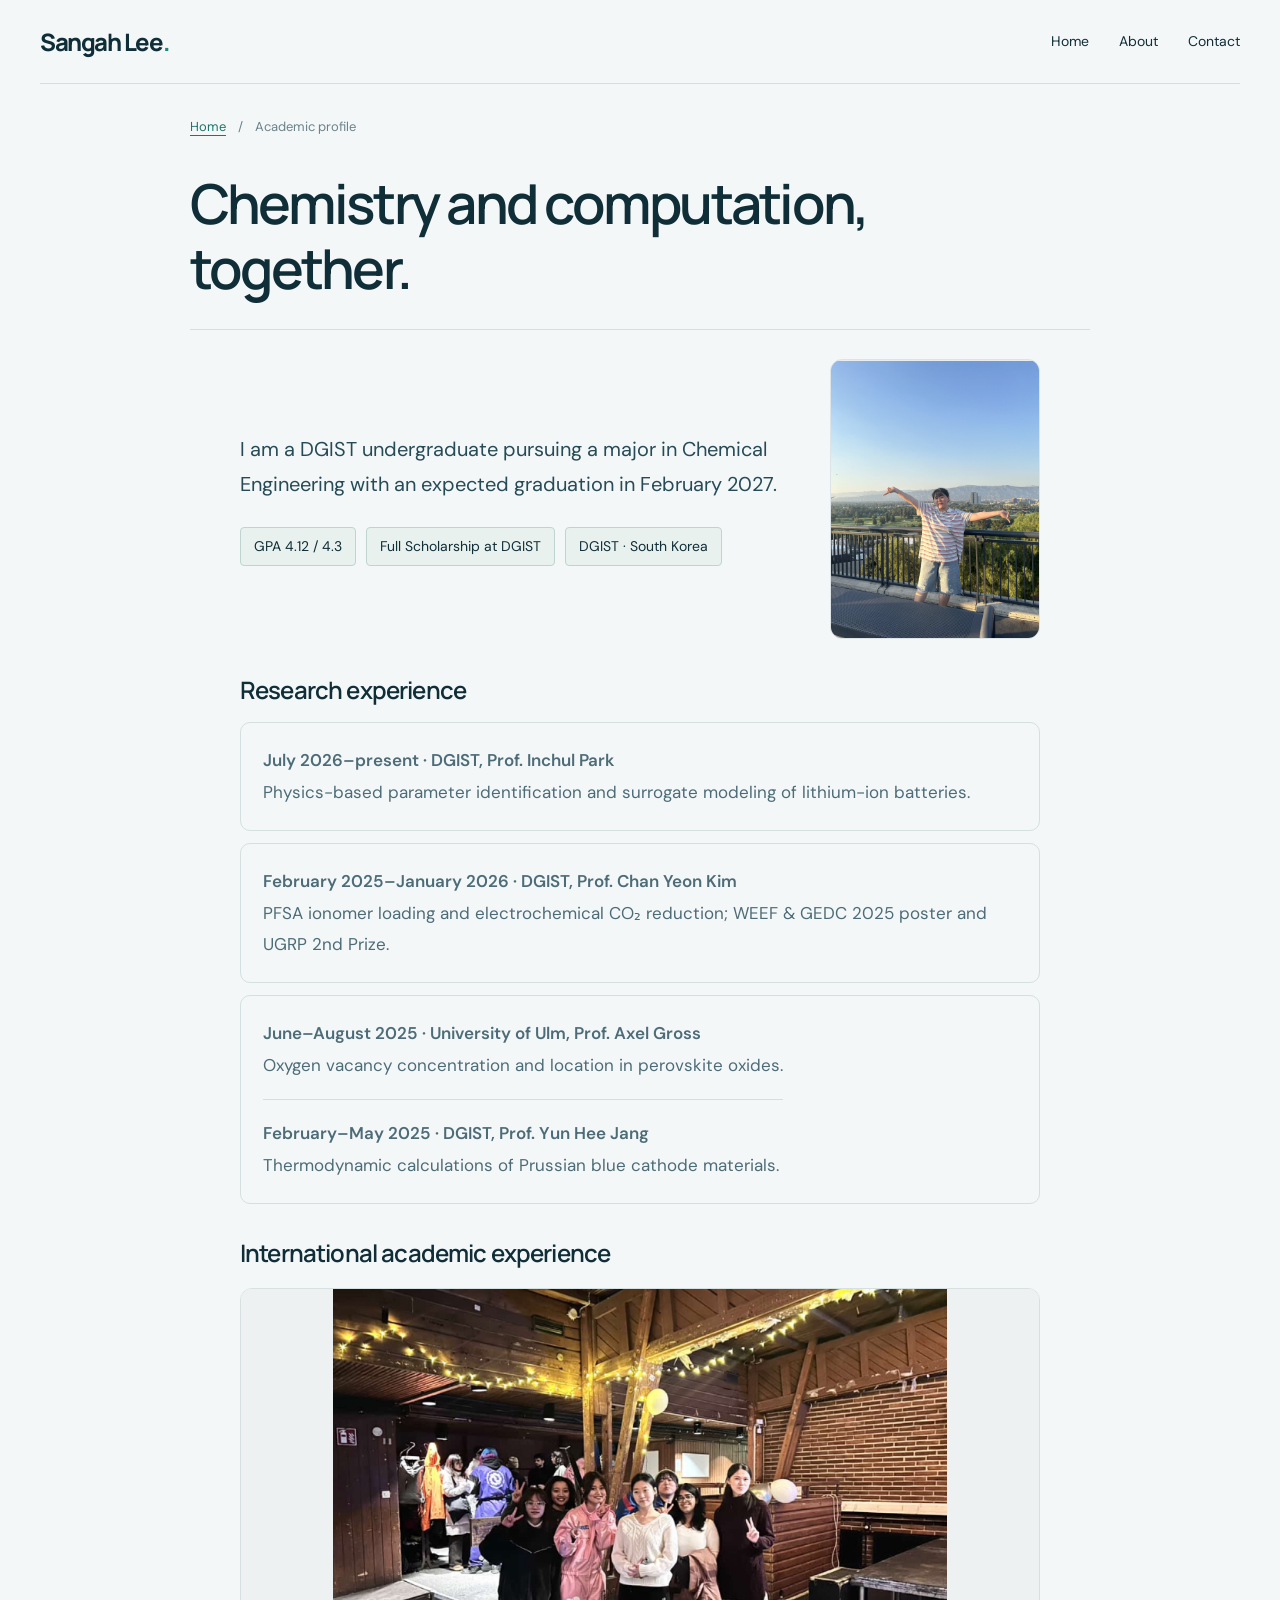
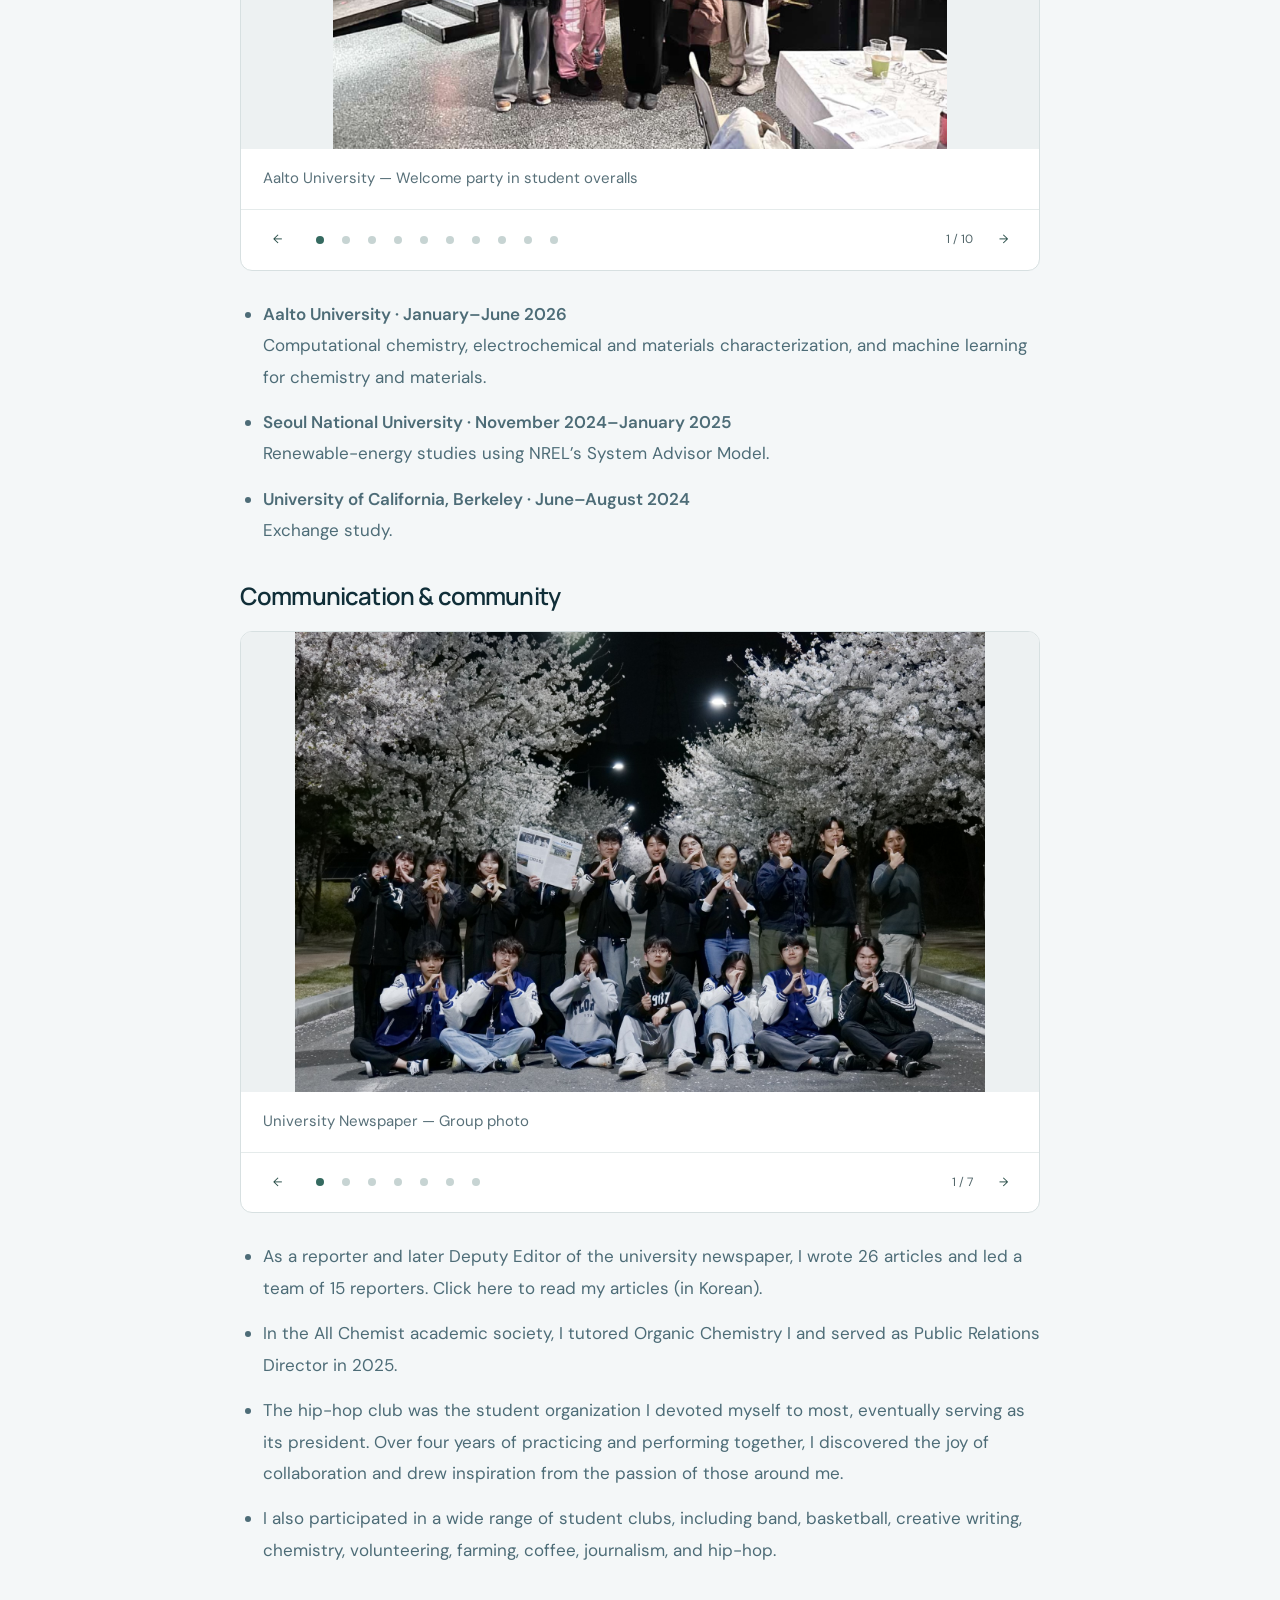
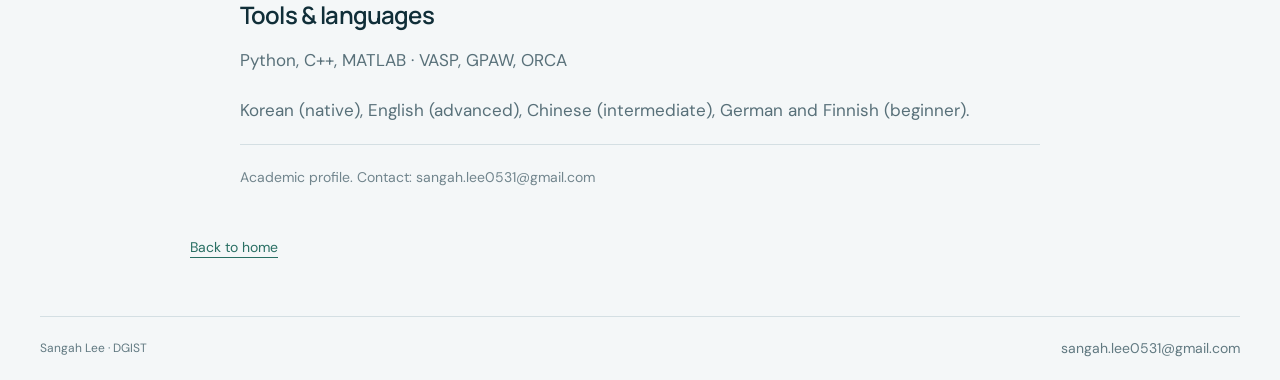
==== commit d089651c: "Expand community biography and add article link" ====
--- a/about.html
+++ b/about.html
@@ -6,4 +6,4 @@
 <meta name="theme-color" content="#071c26"><title>Academic profile | Sangah Lee</title>
 <link rel="icon" type="image/svg+xml" href="data:image/svg+xml,%3Csvg xmlns='http://www.w3.org/2000/svg' viewBox='0 0 40 40'%3E%3Crect width='40' height='40' rx='9' fill='%23071c26'/%3E%3Cpath d='M27 11H17a5 5 0 0 0 0 10h6a4 4 0 0 1 0 8H12' fill='none' stroke='%2379ded0' stroke-width='3'/%3E%3C/svg%3E">
 <link rel="stylesheet" href="styles.css?v=20260930-pages1"><link rel="stylesheet" href="pages.css?v=20260930-pages5"><script src="page-interactions.js?v=20260930-pages1" defer></script>
-<link rel="stylesheet" href="profile.css?v=5"><script src="profile.js?v=3" defer></script></head><body class="detail-page"><a class="skip" href="#main">Skip to content</a><header class="page-nav"><a class="wordmark" href="index.html">Sangah Lee<span class="wordmark-dot">.</span></a><nav aria-label="Main navigation"><a href="index.html">Home</a><a href="about.html">About</a><a href="mailto:sangah.lee0531@gmail.com">Contact</a></nav></header><main id="main"><div class="article-shell"><div class="page-breadcrumb"><a href="index.html">Home</a><span>/</span><span>Academic profile</span></div><header class="article-header"><h1>Chemistry and computation, together.</h1></header><article class="article-content"><div class="profile-intro"><div><p class="dialog-lead">I am a DGIST undergraduate pursuing a major in Chemical Engineering with an expected graduation in February 2027.</p><div class="fact-row"><span>GPA 4.12 / 4.3</span><span>Full Scholarship at DGIST</span><span>DGIST · South Korea</span></div></div><img class="profile-portrait-slot profile-portrait-photo" src="berkeley-ucla.jpg?v=2" alt="Sangah Lee visiting UCLA"></div><h3>Research experience</h3><ul class="experience-links"><li><a class="experience-link" href="machine-learning.html"><span><strong>July 2026–present · DGIST, Prof. Inchul Park</strong> <br>Physics-based parameter identification and surrogate modeling of lithium-ion batteries.</span></a></li><li><a class="experience-link" href="electrochemistry.html"><span><strong>February 2025–January 2026 · DGIST, Prof. Chan Yeon Kim</strong> <br>PFSA ionomer loading and electrochemical CO₂ reduction; WEEF & GEDC 2025 poster and UGRP 2nd Prize.</span></a></li><li><a class="experience-link" href="mlip.html"><span class="combined-experiences"><span class="experience-entry"><strong>June–August 2025 · University of Ulm, Prof. Axel Gross</strong> <br>Oxygen vacancy concentration and location in perovskite oxides.</span><span class="experience-entry"><strong>February–May 2025 · DGIST, Prof. Yun Hee Jang</strong> <br>Thermodynamic calculations of Prussian blue cathode materials.</span></span></a></li></ul><h3>International academic experience</h3><section class="profile-gallery academic-gallery" data-gallery aria-label="International academic experience photo gallery"><div class="gallery-stage" role="button" tabindex="0" aria-label="Pause automatic slideshow" aria-pressed="false" id="academic-photos"><div class="photo-slide"><img class="gallery-photo" src="aalto-welcome.jpg" alt="Aalto University — Welcome party in student overalls" decoding="async"><p class="photo-caption">Aalto University — Welcome party in student overalls</p></div><div class="photo-slide" hidden><img class="gallery-photo" src="aalto-culture.jpg?v=2" alt="Aalto University — Finnish culture party" decoding="async"><p class="photo-caption">Aalto University — Finnish culture party</p></div><div class="photo-slide" hidden><img class="gallery-photo" src="aalto-teamwork.jpg?v=2" alt="Aalto University — Intercultural communication in teamwork" decoding="async"><p class="photo-caption">Aalto University — Intercultural communication in teamwork</p></div><div class="photo-slide" hidden><img class="gallery-photo" src="aalto-movie.jpg" alt="Aalto University — Finnish history movie night" decoding="async"><p class="photo-caption">Aalto University — Finnish history movie night</p></div><div class="photo-slide" hidden><img class="gallery-photo" src="aalto-disc-golf.jpg" alt="Aalto University — Disc golf" decoding="async"><p class="photo-caption">Aalto University — Disc golf</p></div><div class="photo-slide" hidden><img class="gallery-photo" src="aalto-reunion.jpg" alt="Aalto University — Reunited with my Berkeley roommate!" decoding="async"><p class="photo-caption">Aalto University — Reunited with my Berkeley roommate!</p></div><div class="photo-slide" hidden><img class="gallery-photo" src="berkeley-warriors.jpg?v=2" alt="UC Berkeley — Golden State Warriors" decoding="async"><p class="photo-caption">UC Berkeley — Golden State Warriors</p></div><div class="photo-slide" hidden><img class="gallery-photo" src="berkeley-grand-canyon.jpg?v=2" alt="UC Berkeley — Grand Canyon" decoding="async"><p class="photo-caption">UC Berkeley — Grand Canyon</p></div><div class="photo-slide" hidden><img class="gallery-photo" src="berkeley-san-francisco.jpg?v=2" alt="UC Berkeley — San Francisco" decoding="async"><p class="photo-caption">UC Berkeley — San Francisco</p></div><div class="photo-slide" hidden><img class="gallery-photo" src="berkeley-yosemite.jpg?v=2" alt="UC Berkeley — Yosemite" decoding="async"><p class="photo-caption">UC Berkeley — Yosemite</p></div></div><div class="gallery-controls"><button type="button" data-prev aria-label="Previous photo">←</button><div class="gallery-dots"><button type="button" class="gallery-dot" aria-label="Show photo 1" aria-pressed="true" data-slide="0"></button><button type="button" class="gallery-dot" aria-label="Show photo 2" aria-pressed="false" data-slide="1"></button><button type="button" class="gallery-dot" aria-label="Show photo 3" aria-pressed="false" data-slide="2"></button><button type="button" class="gallery-dot" aria-label="Show photo 4" aria-pressed="false" data-slide="3"></button><button type="button" class="gallery-dot" aria-label="Show photo 5" aria-pressed="false" data-slide="4"></button><button type="button" class="gallery-dot" aria-label="Show photo 6" aria-pressed="false" data-slide="5"></button><button type="button" class="gallery-dot" aria-label="Show photo 7" aria-pressed="false" data-slide="6"></button><button type="button" class="gallery-dot" aria-label="Show photo 8" aria-pressed="false" data-slide="7"></button><button type="button" class="gallery-dot" aria-label="Show photo 9" aria-pressed="false" data-slide="8"></button><button type="button" class="gallery-dot" aria-label="Show photo 10" aria-pressed="false" data-slide="9"></button></div><span data-counter>1 / 10</span><button type="button" data-next aria-label="Next photo">→</button></div></section><ul><li><strong>Aalto University · January–June 2026</strong> <br>Computational chemistry, electrochemical and materials characterization, and machine learning for chemistry and materials.</li><li><strong>Seoul National University · November 2024–January 2025</strong> <br>Renewable-energy studies using NREL’s System Advisor Model.</li><li><strong>University of California, Berkeley · June–August 2024</strong> <br>Exchange study.</li></ul><h3>Communication & community</h3><section class="profile-gallery academic-gallery" data-gallery aria-label="Communication and community photo gallery"><div class="gallery-stage" role="button" tabindex="0" aria-label="Pause automatic slideshow" aria-pressed="false" id="community-photos"><div class="photo-slide"><img class="gallery-photo" src="community-newspaper-group.jpg" alt="University Newspaper — Group photo" decoding="async"><p class="photo-caption">University Newspaper — Group photo</p></div><div class="photo-slide" hidden><img class="gallery-photo" src="community-newspaper-reporting.jpg" alt="University Newspaper — Covering course registration issues at DGIST" decoding="async"><p class="photo-caption">University Newspaper — Covering course registration issues at DGIST</p></div><div class="photo-slide" hidden><img class="gallery-photo" src="community-tutoring-1.jpg" alt="All Chemist — Online tutoring" decoding="async"><p class="photo-caption">All Chemist — Online tutoring</p></div><div class="photo-slide" hidden><img class="gallery-photo" src="community-tutoring-2.jpg" alt="All Chemist — Online tutoring" decoding="async"><p class="photo-caption">All Chemist — Online tutoring</p></div><div class="photo-slide" hidden><img class="gallery-photo" src="community-hiphop-practice.jpg" alt="Hip-Hop Club — Regular practice" decoding="async"><p class="photo-caption">Hip-Hop Club — Regular practice</p></div><div class="photo-slide" hidden><img class="gallery-photo" src="community-hiphop-stage.jpg" alt="Hip-Hop Club — University festival performance" decoding="async"><p class="photo-caption">Hip-Hop Club — University festival performance</p></div><div class="photo-slide" hidden><img class="gallery-photo" src="community-hiphop-joint-festival.jpg" alt="Hip-Hop Club — Joint university festival" decoding="async"><p class="photo-caption">Hip-Hop Club — Joint university festival</p></div></div><div class="gallery-controls"><button type="button" data-prev aria-label="Previous photo">←</button><div class="gallery-dots"><button type="button" class="gallery-dot" aria-label="Show photo 1" aria-pressed="true" data-slide="0"></button><button type="button" class="gallery-dot" aria-label="Show photo 2" aria-pressed="false" data-slide="1"></button><button type="button" class="gallery-dot" aria-label="Show photo 3" aria-pressed="false" data-slide="2"></button><button type="button" class="gallery-dot" aria-label="Show photo 4" aria-pressed="false" data-slide="3"></button><button type="button" class="gallery-dot" aria-label="Show photo 5" aria-pressed="false" data-slide="4"></button><button type="button" class="gallery-dot" aria-label="Show photo 6" aria-pressed="false" data-slide="5"></button><button type="button" class="gallery-dot" aria-label="Show photo 7" aria-pressed="false" data-slide="6"></button></div><span data-counter>1 / 7</span><button type="button" data-next aria-label="Next photo">→</button></div></section><p>As a reporter and later Deputy Editor of the university newspaper, I authored 26 articles and led a team of 15 reporters. In the All Chemist academic society, I tutored Organic Chemistry I and served as Public Relations Director in 2025.</p><h3>Tools & languages</h3><p>Python, C++, MATLAB · VASP, GPAW, ORCA</p><p>Korean (native), English (advanced), Chinese (intermediate), German and Finnish (beginner).</p><p class="dialog-meta">Academic profile. Contact: <a href="mailto:sangah.lee0531@gmail.com">sangah.lee0531@gmail.com</a></p></article><a class="back-home" href="index.html">Back to home</a></div></main><footer class="page-footer"><span>Sangah Lee · DGIST</span><a href="mailto:sangah.lee0531@gmail.com">sangah.lee0531@gmail.com</a></footer></body></html>+<link rel="stylesheet" href="profile.css?v=5"><script src="profile.js?v=3" defer></script></head><body class="detail-page"><a class="skip" href="#main">Skip to content</a><header class="page-nav"><a class="wordmark" href="index.html">Sangah Lee<span class="wordmark-dot">.</span></a><nav aria-label="Main navigation"><a href="index.html">Home</a><a href="about.html">About</a><a href="mailto:sangah.lee0531@gmail.com">Contact</a></nav></header><main id="main"><div class="article-shell"><div class="page-breadcrumb"><a href="index.html">Home</a><span>/</span><span>Academic profile</span></div><header class="article-header"><h1>Chemistry and computation, together.</h1></header><article class="article-content"><div class="profile-intro"><div><p class="dialog-lead">I am a DGIST undergraduate pursuing a major in Chemical Engineering with an expected graduation in February 2027.</p><div class="fact-row"><span>GPA 4.12 / 4.3</span><span>Full Scholarship at DGIST</span><span>DGIST · South Korea</span></div></div><img class="profile-portrait-slot profile-portrait-photo" src="berkeley-ucla.jpg?v=2" alt="Sangah Lee visiting UCLA"></div><h3>Research experience</h3><ul class="experience-links"><li><a class="experience-link" href="machine-learning.html"><span><strong>July 2026–present · DGIST, Prof. Inchul Park</strong> <br>Physics-based parameter identification and surrogate modeling of lithium-ion batteries.</span></a></li><li><a class="experience-link" href="electrochemistry.html"><span><strong>February 2025–January 2026 · DGIST, Prof. Chan Yeon Kim</strong> <br>PFSA ionomer loading and electrochemical CO₂ reduction; WEEF & GEDC 2025 poster and UGRP 2nd Prize.</span></a></li><li><a class="experience-link" href="mlip.html"><span class="combined-experiences"><span class="experience-entry"><strong>June–August 2025 · University of Ulm, Prof. Axel Gross</strong> <br>Oxygen vacancy concentration and location in perovskite oxides.</span><span class="experience-entry"><strong>February–May 2025 · DGIST, Prof. Yun Hee Jang</strong> <br>Thermodynamic calculations of Prussian blue cathode materials.</span></span></a></li></ul><h3>International academic experience</h3><section class="profile-gallery academic-gallery" data-gallery aria-label="International academic experience photo gallery"><div class="gallery-stage" role="button" tabindex="0" aria-label="Pause automatic slideshow" aria-pressed="false" id="academic-photos"><div class="photo-slide"><img class="gallery-photo" src="aalto-welcome.jpg" alt="Aalto University — Welcome party in student overalls" decoding="async"><p class="photo-caption">Aalto University — Welcome party in student overalls</p></div><div class="photo-slide" hidden><img class="gallery-photo" src="aalto-culture.jpg?v=2" alt="Aalto University — Finnish culture party" decoding="async"><p class="photo-caption">Aalto University — Finnish culture party</p></div><div class="photo-slide" hidden><img class="gallery-photo" src="aalto-teamwork.jpg?v=2" alt="Aalto University — Intercultural communication in teamwork" decoding="async"><p class="photo-caption">Aalto University — Intercultural communication in teamwork</p></div><div class="photo-slide" hidden><img class="gallery-photo" src="aalto-movie.jpg" alt="Aalto University — Finnish history movie night" decoding="async"><p class="photo-caption">Aalto University — Finnish history movie night</p></div><div class="photo-slide" hidden><img class="gallery-photo" src="aalto-disc-golf.jpg" alt="Aalto University — Disc golf" decoding="async"><p class="photo-caption">Aalto University — Disc golf</p></div><div class="photo-slide" hidden><img class="gallery-photo" src="aalto-reunion.jpg" alt="Aalto University — Reunited with my Berkeley roommate!" decoding="async"><p class="photo-caption">Aalto University — Reunited with my Berkeley roommate!</p></div><div class="photo-slide" hidden><img class="gallery-photo" src="berkeley-warriors.jpg?v=2" alt="UC Berkeley — Golden State Warriors" decoding="async"><p class="photo-caption">UC Berkeley — Golden State Warriors</p></div><div class="photo-slide" hidden><img class="gallery-photo" src="berkeley-grand-canyon.jpg?v=2" alt="UC Berkeley — Grand Canyon" decoding="async"><p class="photo-caption">UC Berkeley — Grand Canyon</p></div><div class="photo-slide" hidden><img class="gallery-photo" src="berkeley-san-francisco.jpg?v=2" alt="UC Berkeley — San Francisco" decoding="async"><p class="photo-caption">UC Berkeley — San Francisco</p></div><div class="photo-slide" hidden><img class="gallery-photo" src="berkeley-yosemite.jpg?v=2" alt="UC Berkeley — Yosemite" decoding="async"><p class="photo-caption">UC Berkeley — Yosemite</p></div></div><div class="gallery-controls"><button type="button" data-prev aria-label="Previous photo">←</button><div class="gallery-dots"><button type="button" class="gallery-dot" aria-label="Show photo 1" aria-pressed="true" data-slide="0"></button><button type="button" class="gallery-dot" aria-label="Show photo 2" aria-pressed="false" data-slide="1"></button><button type="button" class="gallery-dot" aria-label="Show photo 3" aria-pressed="false" data-slide="2"></button><button type="button" class="gallery-dot" aria-label="Show photo 4" aria-pressed="false" data-slide="3"></button><button type="button" class="gallery-dot" aria-label="Show photo 5" aria-pressed="false" data-slide="4"></button><button type="button" class="gallery-dot" aria-label="Show photo 6" aria-pressed="false" data-slide="5"></button><button type="button" class="gallery-dot" aria-label="Show photo 7" aria-pressed="false" data-slide="6"></button><button type="button" class="gallery-dot" aria-label="Show photo 8" aria-pressed="false" data-slide="7"></button><button type="button" class="gallery-dot" aria-label="Show photo 9" aria-pressed="false" data-slide="8"></button><button type="button" class="gallery-dot" aria-label="Show photo 10" aria-pressed="false" data-slide="9"></button></div><span data-counter>1 / 10</span><button type="button" data-next aria-label="Next photo">→</button></div></section><ul><li><strong>Aalto University · January–June 2026</strong> <br>Computational chemistry, electrochemical and materials characterization, and machine learning for chemistry and materials.</li><li><strong>Seoul National University · November 2024–January 2025</strong> <br>Renewable-energy studies using NREL’s System Advisor Model.</li><li><strong>University of California, Berkeley · June–August 2024</strong> <br>Exchange study.</li></ul><h3>Communication & community</h3><section class="profile-gallery academic-gallery" data-gallery aria-label="Communication and community photo gallery"><div class="gallery-stage" role="button" tabindex="0" aria-label="Pause automatic slideshow" aria-pressed="false" id="community-photos"><div class="photo-slide"><img class="gallery-photo" src="community-newspaper-group.jpg" alt="University Newspaper — Group photo" decoding="async"><p class="photo-caption">University Newspaper — Group photo</p></div><div class="photo-slide" hidden><img class="gallery-photo" src="community-newspaper-reporting.jpg" alt="University Newspaper — Covering course registration issues at DGIST" decoding="async"><p class="photo-caption">University Newspaper — Covering course registration issues at DGIST</p></div><div class="photo-slide" hidden><img class="gallery-photo" src="community-tutoring-1.jpg" alt="All Chemist — Online tutoring" decoding="async"><p class="photo-caption">All Chemist — Online tutoring</p></div><div class="photo-slide" hidden><img class="gallery-photo" src="community-tutoring-2.jpg" alt="All Chemist — Online tutoring" decoding="async"><p class="photo-caption">All Chemist — Online tutoring</p></div><div class="photo-slide" hidden><img class="gallery-photo" src="community-hiphop-practice.jpg" alt="Hip-Hop Club — Regular practice" decoding="async"><p class="photo-caption">Hip-Hop Club — Regular practice</p></div><div class="photo-slide" hidden><img class="gallery-photo" src="community-hiphop-stage.jpg" alt="Hip-Hop Club — University festival performance" decoding="async"><p class="photo-caption">Hip-Hop Club — University festival performance</p></div><div class="photo-slide" hidden><img class="gallery-photo" src="community-hiphop-joint-festival.jpg" alt="Hip-Hop Club — Joint university festival" decoding="async"><p class="photo-caption">Hip-Hop Club — Joint university festival</p></div></div><div class="gallery-controls"><button type="button" data-prev aria-label="Previous photo">←</button><div class="gallery-dots"><button type="button" class="gallery-dot" aria-label="Show photo 1" aria-pressed="true" data-slide="0"></button><button type="button" class="gallery-dot" aria-label="Show photo 2" aria-pressed="false" data-slide="1"></button><button type="button" class="gallery-dot" aria-label="Show photo 3" aria-pressed="false" data-slide="2"></button><button type="button" class="gallery-dot" aria-label="Show photo 4" aria-pressed="false" data-slide="3"></button><button type="button" class="gallery-dot" aria-label="Show photo 5" aria-pressed="false" data-slide="4"></button><button type="button" class="gallery-dot" aria-label="Show photo 6" aria-pressed="false" data-slide="5"></button><button type="button" class="gallery-dot" aria-label="Show photo 7" aria-pressed="false" data-slide="6"></button></div><span data-counter>1 / 7</span><button type="button" data-next aria-label="Next photo">→</button></div></section><ul class="community-description"><li>As a reporter and later Deputy Editor of the university newspaper, I wrote 26 articles and led a team of 15 reporters. <a href="https://dgistdna.com/search/%EC%9D%B4%EC%83%81%EC%95%84" target="_blank" rel="noopener noreferrer">Click here to read my articles (in Korean).</a></li><li>In the All Chemist academic society, I tutored Organic Chemistry I and served as Public Relations Director in 2025.</li><li>The hip-hop club was the student organization I devoted myself to most, eventually serving as its president. Over four years of practicing and performing together, I discovered the joy of collaboration and drew inspiration from the passion of those around me.</li><li>I also participated in a wide range of student clubs, including band, basketball, creative writing, chemistry, volunteering, farming, coffee, journalism, and hip-hop.</li></ul><h3>Tools & languages</h3><p>Python, C++, MATLAB · VASP, GPAW, ORCA</p><p>Korean (native), English (advanced), Chinese (intermediate), German and Finnish (beginner).</p><p class="dialog-meta">Academic profile. Contact: <a href="mailto:sangah.lee0531@gmail.com">sangah.lee0531@gmail.com</a></p></article><a class="back-home" href="index.html">Back to home</a></div></main><footer class="page-footer"><span>Sangah Lee · DGIST</span><a href="mailto:sangah.lee0531@gmail.com">sangah.lee0531@gmail.com</a></footer></body></html>
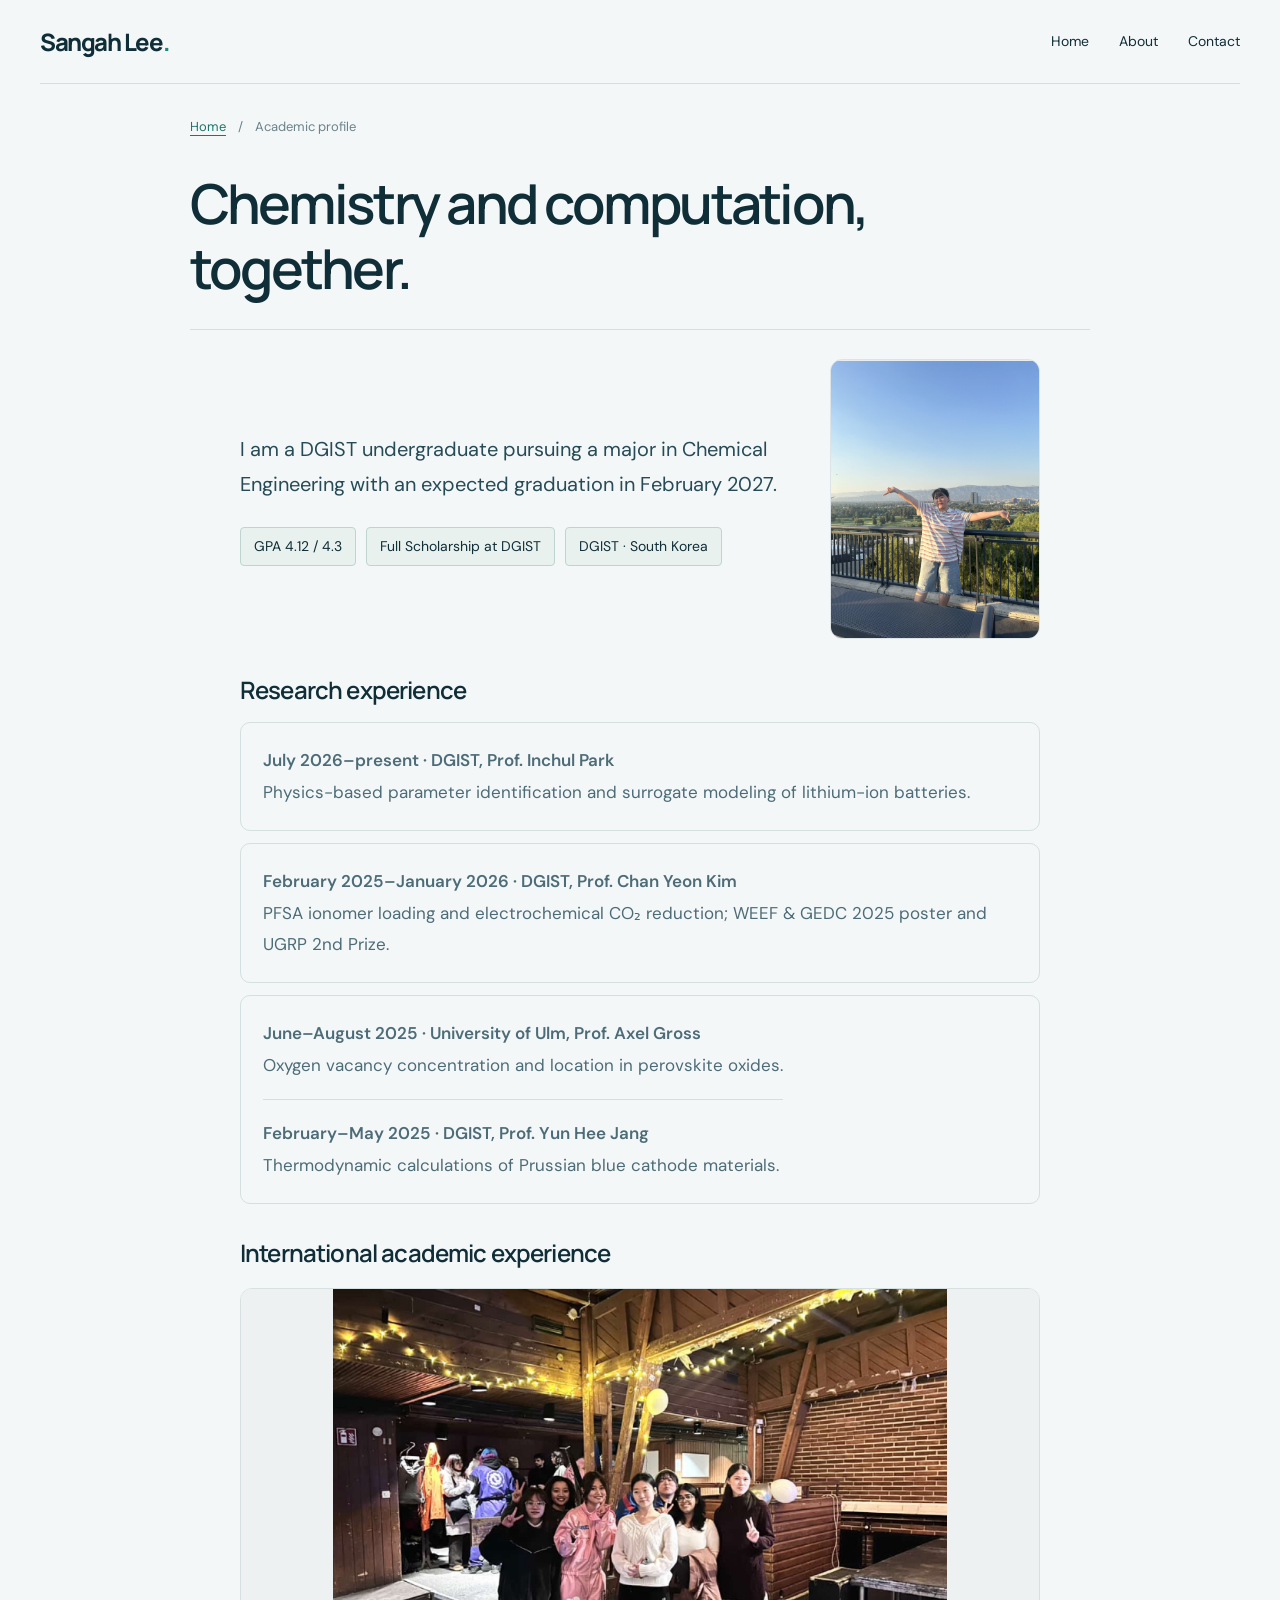
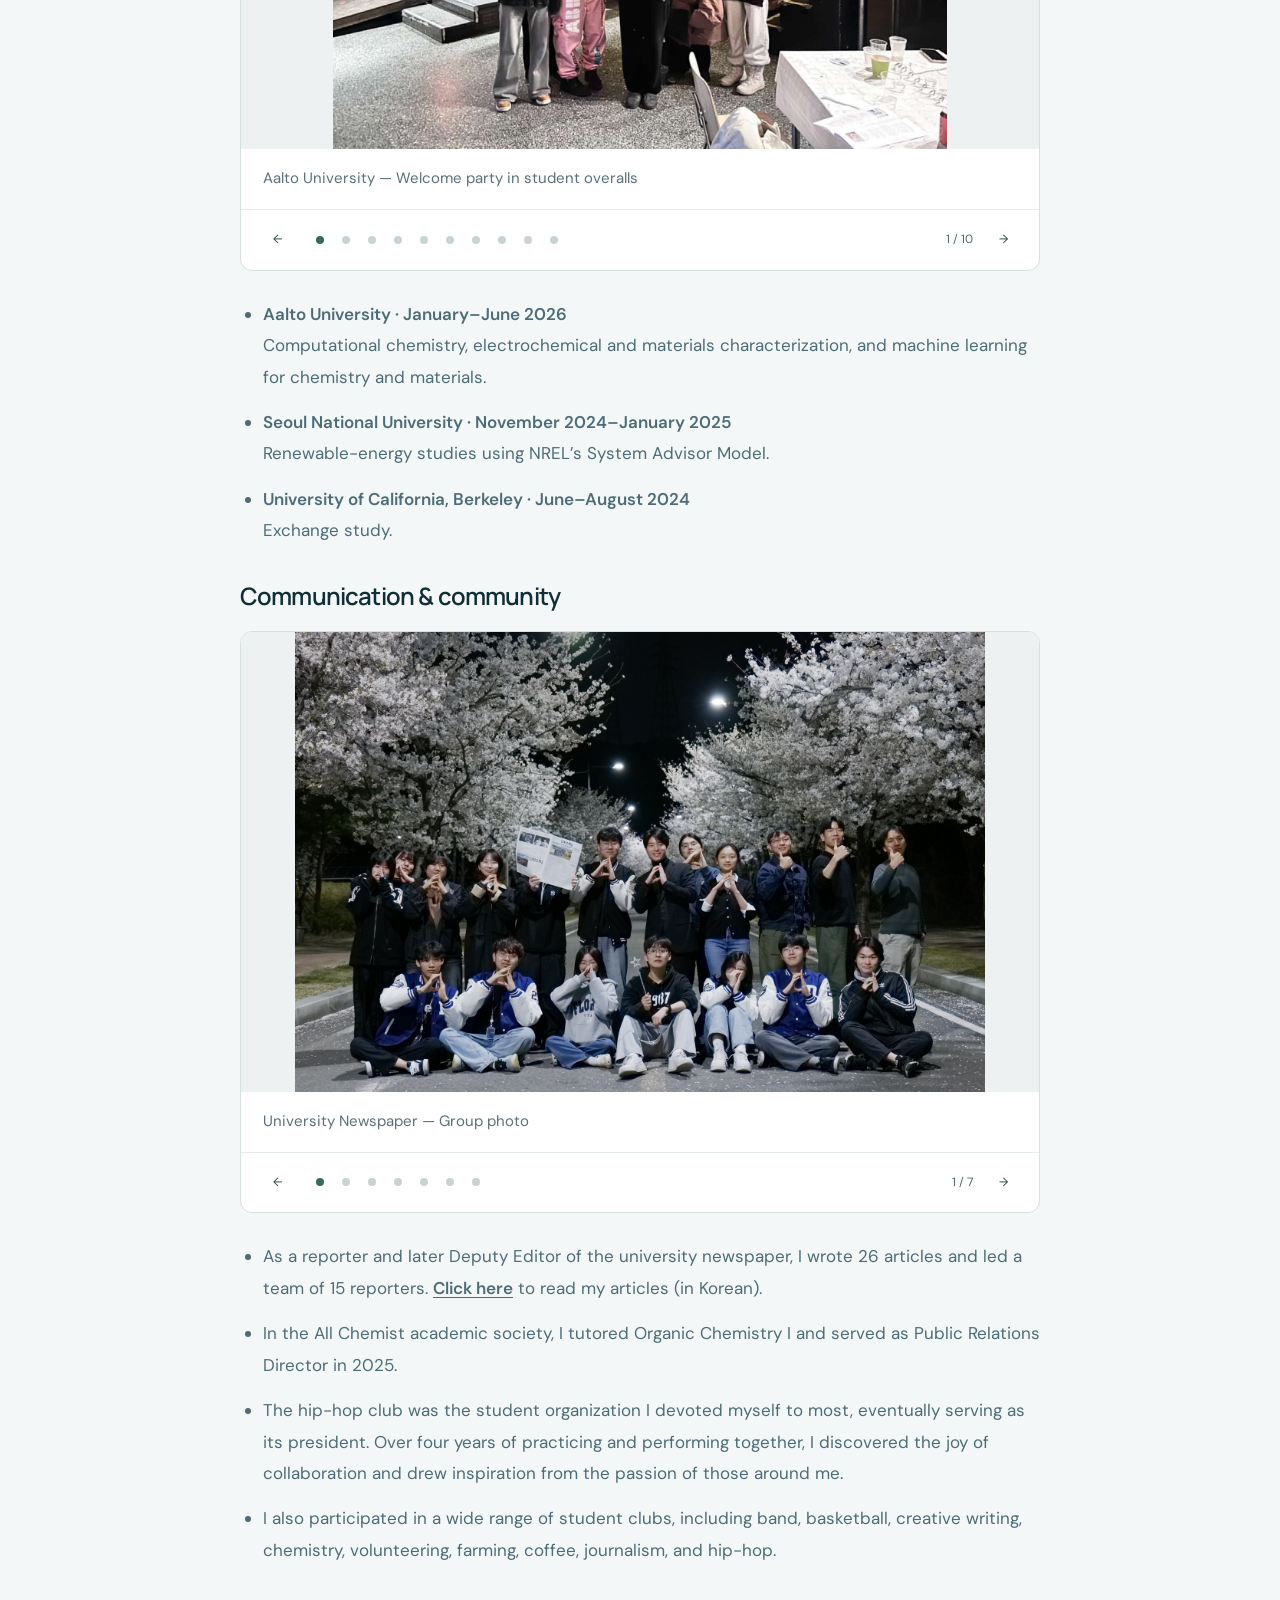
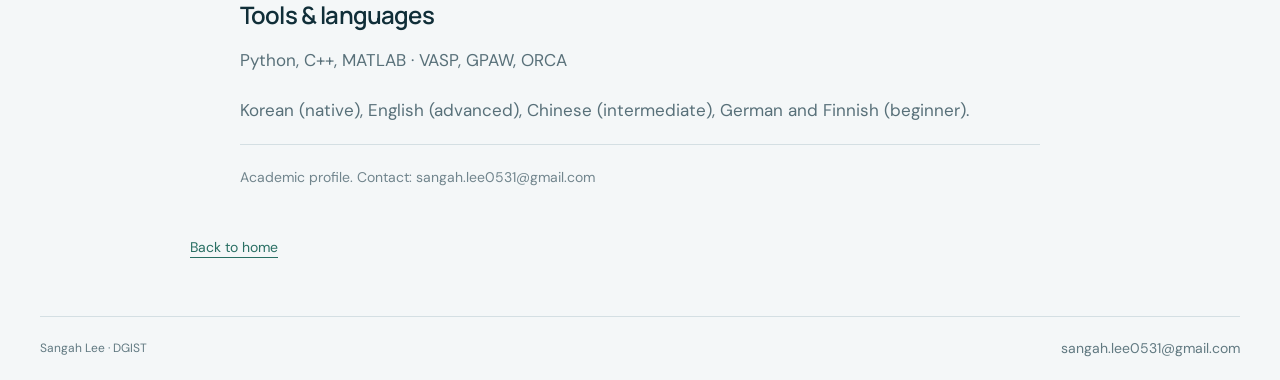
==== commit 94771cc1: "Bold and underline article link prompt" ====
--- a/about.html
+++ b/about.html
@@ -6,4 +6,4 @@
 <meta name="theme-color" content="#071c26"><title>Academic profile | Sangah Lee</title>
 <link rel="icon" type="image/svg+xml" href="data:image/svg+xml,%3Csvg xmlns='http://www.w3.org/2000/svg' viewBox='0 0 40 40'%3E%3Crect width='40' height='40' rx='9' fill='%23071c26'/%3E%3Cpath d='M27 11H17a5 5 0 0 0 0 10h6a4 4 0 0 1 0 8H12' fill='none' stroke='%2379ded0' stroke-width='3'/%3E%3C/svg%3E">
 <link rel="stylesheet" href="styles.css?v=20260930-pages1"><link rel="stylesheet" href="pages.css?v=20260930-pages5"><script src="page-interactions.js?v=20260930-pages1" defer></script>
-<link rel="stylesheet" href="profile.css?v=5"><script src="profile.js?v=3" defer></script></head><body class="detail-page"><a class="skip" href="#main">Skip to content</a><header class="page-nav"><a class="wordmark" href="index.html">Sangah Lee<span class="wordmark-dot">.</span></a><nav aria-label="Main navigation"><a href="index.html">Home</a><a href="about.html">About</a><a href="mailto:sangah.lee0531@gmail.com">Contact</a></nav></header><main id="main"><div class="article-shell"><div class="page-breadcrumb"><a href="index.html">Home</a><span>/</span><span>Academic profile</span></div><header class="article-header"><h1>Chemistry and computation, together.</h1></header><article class="article-content"><div class="profile-intro"><div><p class="dialog-lead">I am a DGIST undergraduate pursuing a major in Chemical Engineering with an expected graduation in February 2027.</p><div class="fact-row"><span>GPA 4.12 / 4.3</span><span>Full Scholarship at DGIST</span><span>DGIST · South Korea</span></div></div><img class="profile-portrait-slot profile-portrait-photo" src="berkeley-ucla.jpg?v=2" alt="Sangah Lee visiting UCLA"></div><h3>Research experience</h3><ul class="experience-links"><li><a class="experience-link" href="machine-learning.html"><span><strong>July 2026–present · DGIST, Prof. Inchul Park</strong> <br>Physics-based parameter identification and surrogate modeling of lithium-ion batteries.</span></a></li><li><a class="experience-link" href="electrochemistry.html"><span><strong>February 2025–January 2026 · DGIST, Prof. Chan Yeon Kim</strong> <br>PFSA ionomer loading and electrochemical CO₂ reduction; WEEF & GEDC 2025 poster and UGRP 2nd Prize.</span></a></li><li><a class="experience-link" href="mlip.html"><span class="combined-experiences"><span class="experience-entry"><strong>June–August 2025 · University of Ulm, Prof. Axel Gross</strong> <br>Oxygen vacancy concentration and location in perovskite oxides.</span><span class="experience-entry"><strong>February–May 2025 · DGIST, Prof. Yun Hee Jang</strong> <br>Thermodynamic calculations of Prussian blue cathode materials.</span></span></a></li></ul><h3>International academic experience</h3><section class="profile-gallery academic-gallery" data-gallery aria-label="International academic experience photo gallery"><div class="gallery-stage" role="button" tabindex="0" aria-label="Pause automatic slideshow" aria-pressed="false" id="academic-photos"><div class="photo-slide"><img class="gallery-photo" src="aalto-welcome.jpg" alt="Aalto University — Welcome party in student overalls" decoding="async"><p class="photo-caption">Aalto University — Welcome party in student overalls</p></div><div class="photo-slide" hidden><img class="gallery-photo" src="aalto-culture.jpg?v=2" alt="Aalto University — Finnish culture party" decoding="async"><p class="photo-caption">Aalto University — Finnish culture party</p></div><div class="photo-slide" hidden><img class="gallery-photo" src="aalto-teamwork.jpg?v=2" alt="Aalto University — Intercultural communication in teamwork" decoding="async"><p class="photo-caption">Aalto University — Intercultural communication in teamwork</p></div><div class="photo-slide" hidden><img class="gallery-photo" src="aalto-movie.jpg" alt="Aalto University — Finnish history movie night" decoding="async"><p class="photo-caption">Aalto University — Finnish history movie night</p></div><div class="photo-slide" hidden><img class="gallery-photo" src="aalto-disc-golf.jpg" alt="Aalto University — Disc golf" decoding="async"><p class="photo-caption">Aalto University — Disc golf</p></div><div class="photo-slide" hidden><img class="gallery-photo" src="aalto-reunion.jpg" alt="Aalto University — Reunited with my Berkeley roommate!" decoding="async"><p class="photo-caption">Aalto University — Reunited with my Berkeley roommate!</p></div><div class="photo-slide" hidden><img class="gallery-photo" src="berkeley-warriors.jpg?v=2" alt="UC Berkeley — Golden State Warriors" decoding="async"><p class="photo-caption">UC Berkeley — Golden State Warriors</p></div><div class="photo-slide" hidden><img class="gallery-photo" src="berkeley-grand-canyon.jpg?v=2" alt="UC Berkeley — Grand Canyon" decoding="async"><p class="photo-caption">UC Berkeley — Grand Canyon</p></div><div class="photo-slide" hidden><img class="gallery-photo" src="berkeley-san-francisco.jpg?v=2" alt="UC Berkeley — San Francisco" decoding="async"><p class="photo-caption">UC Berkeley — San Francisco</p></div><div class="photo-slide" hidden><img class="gallery-photo" src="berkeley-yosemite.jpg?v=2" alt="UC Berkeley — Yosemite" decoding="async"><p class="photo-caption">UC Berkeley — Yosemite</p></div></div><div class="gallery-controls"><button type="button" data-prev aria-label="Previous photo">←</button><div class="gallery-dots"><button type="button" class="gallery-dot" aria-label="Show photo 1" aria-pressed="true" data-slide="0"></button><button type="button" class="gallery-dot" aria-label="Show photo 2" aria-pressed="false" data-slide="1"></button><button type="button" class="gallery-dot" aria-label="Show photo 3" aria-pressed="false" data-slide="2"></button><button type="button" class="gallery-dot" aria-label="Show photo 4" aria-pressed="false" data-slide="3"></button><button type="button" class="gallery-dot" aria-label="Show photo 5" aria-pressed="false" data-slide="4"></button><button type="button" class="gallery-dot" aria-label="Show photo 6" aria-pressed="false" data-slide="5"></button><button type="button" class="gallery-dot" aria-label="Show photo 7" aria-pressed="false" data-slide="6"></button><button type="button" class="gallery-dot" aria-label="Show photo 8" aria-pressed="false" data-slide="7"></button><button type="button" class="gallery-dot" aria-label="Show photo 9" aria-pressed="false" data-slide="8"></button><button type="button" class="gallery-dot" aria-label="Show photo 10" aria-pressed="false" data-slide="9"></button></div><span data-counter>1 / 10</span><button type="button" data-next aria-label="Next photo">→</button></div></section><ul><li><strong>Aalto University · January–June 2026</strong> <br>Computational chemistry, electrochemical and materials characterization, and machine learning for chemistry and materials.</li><li><strong>Seoul National University · November 2024–January 2025</strong> <br>Renewable-energy studies using NREL’s System Advisor Model.</li><li><strong>University of California, Berkeley · June–August 2024</strong> <br>Exchange study.</li></ul><h3>Communication & community</h3><section class="profile-gallery academic-gallery" data-gallery aria-label="Communication and community photo gallery"><div class="gallery-stage" role="button" tabindex="0" aria-label="Pause automatic slideshow" aria-pressed="false" id="community-photos"><div class="photo-slide"><img class="gallery-photo" src="community-newspaper-group.jpg" alt="University Newspaper — Group photo" decoding="async"><p class="photo-caption">University Newspaper — Group photo</p></div><div class="photo-slide" hidden><img class="gallery-photo" src="community-newspaper-reporting.jpg" alt="University Newspaper — Covering course registration issues at DGIST" decoding="async"><p class="photo-caption">University Newspaper — Covering course registration issues at DGIST</p></div><div class="photo-slide" hidden><img class="gallery-photo" src="community-tutoring-1.jpg" alt="All Chemist — Online tutoring" decoding="async"><p class="photo-caption">All Chemist — Online tutoring</p></div><div class="photo-slide" hidden><img class="gallery-photo" src="community-tutoring-2.jpg" alt="All Chemist — Online tutoring" decoding="async"><p class="photo-caption">All Chemist — Online tutoring</p></div><div class="photo-slide" hidden><img class="gallery-photo" src="community-hiphop-practice.jpg" alt="Hip-Hop Club — Regular practice" decoding="async"><p class="photo-caption">Hip-Hop Club — Regular practice</p></div><div class="photo-slide" hidden><img class="gallery-photo" src="community-hiphop-stage.jpg" alt="Hip-Hop Club — University festival performance" decoding="async"><p class="photo-caption">Hip-Hop Club — University festival performance</p></div><div class="photo-slide" hidden><img class="gallery-photo" src="community-hiphop-joint-festival.jpg" alt="Hip-Hop Club — Joint university festival" decoding="async"><p class="photo-caption">Hip-Hop Club — Joint university festival</p></div></div><div class="gallery-controls"><button type="button" data-prev aria-label="Previous photo">←</button><div class="gallery-dots"><button type="button" class="gallery-dot" aria-label="Show photo 1" aria-pressed="true" data-slide="0"></button><button type="button" class="gallery-dot" aria-label="Show photo 2" aria-pressed="false" data-slide="1"></button><button type="button" class="gallery-dot" aria-label="Show photo 3" aria-pressed="false" data-slide="2"></button><button type="button" class="gallery-dot" aria-label="Show photo 4" aria-pressed="false" data-slide="3"></button><button type="button" class="gallery-dot" aria-label="Show photo 5" aria-pressed="false" data-slide="4"></button><button type="button" class="gallery-dot" aria-label="Show photo 6" aria-pressed="false" data-slide="5"></button><button type="button" class="gallery-dot" aria-label="Show photo 7" aria-pressed="false" data-slide="6"></button></div><span data-counter>1 / 7</span><button type="button" data-next aria-label="Next photo">→</button></div></section><ul class="community-description"><li>As a reporter and later Deputy Editor of the university newspaper, I wrote 26 articles and led a team of 15 reporters. <a href="https://dgistdna.com/search/%EC%9D%B4%EC%83%81%EC%95%84" target="_blank" rel="noopener noreferrer">Click here to read my articles (in Korean).</a></li><li>In the All Chemist academic society, I tutored Organic Chemistry I and served as Public Relations Director in 2025.</li><li>The hip-hop club was the student organization I devoted myself to most, eventually serving as its president. Over four years of practicing and performing together, I discovered the joy of collaboration and drew inspiration from the passion of those around me.</li><li>I also participated in a wide range of student clubs, including band, basketball, creative writing, chemistry, volunteering, farming, coffee, journalism, and hip-hop.</li></ul><h3>Tools & languages</h3><p>Python, C++, MATLAB · VASP, GPAW, ORCA</p><p>Korean (native), English (advanced), Chinese (intermediate), German and Finnish (beginner).</p><p class="dialog-meta">Academic profile. Contact: <a href="mailto:sangah.lee0531@gmail.com">sangah.lee0531@gmail.com</a></p></article><a class="back-home" href="index.html">Back to home</a></div></main><footer class="page-footer"><span>Sangah Lee · DGIST</span><a href="mailto:sangah.lee0531@gmail.com">sangah.lee0531@gmail.com</a></footer></body></html>+<link rel="stylesheet" href="profile.css?v=5"><script src="profile.js?v=3" defer></script></head><body class="detail-page"><a class="skip" href="#main">Skip to content</a><header class="page-nav"><a class="wordmark" href="index.html">Sangah Lee<span class="wordmark-dot">.</span></a><nav aria-label="Main navigation"><a href="index.html">Home</a><a href="about.html">About</a><a href="mailto:sangah.lee0531@gmail.com">Contact</a></nav></header><main id="main"><div class="article-shell"><div class="page-breadcrumb"><a href="index.html">Home</a><span>/</span><span>Academic profile</span></div><header class="article-header"><h1>Chemistry and computation, together.</h1></header><article class="article-content"><div class="profile-intro"><div><p class="dialog-lead">I am a DGIST undergraduate pursuing a major in Chemical Engineering with an expected graduation in February 2027.</p><div class="fact-row"><span>GPA 4.12 / 4.3</span><span>Full Scholarship at DGIST</span><span>DGIST · South Korea</span></div></div><img class="profile-portrait-slot profile-portrait-photo" src="berkeley-ucla.jpg?v=2" alt="Sangah Lee visiting UCLA"></div><h3>Research experience</h3><ul class="experience-links"><li><a class="experience-link" href="machine-learning.html"><span><strong>July 2026–present · DGIST, Prof. Inchul Park</strong> <br>Physics-based parameter identification and surrogate modeling of lithium-ion batteries.</span></a></li><li><a class="experience-link" href="electrochemistry.html"><span><strong>February 2025–January 2026 · DGIST, Prof. Chan Yeon Kim</strong> <br>PFSA ionomer loading and electrochemical CO₂ reduction; WEEF & GEDC 2025 poster and UGRP 2nd Prize.</span></a></li><li><a class="experience-link" href="mlip.html"><span class="combined-experiences"><span class="experience-entry"><strong>June–August 2025 · University of Ulm, Prof. Axel Gross</strong> <br>Oxygen vacancy concentration and location in perovskite oxides.</span><span class="experience-entry"><strong>February–May 2025 · DGIST, Prof. Yun Hee Jang</strong> <br>Thermodynamic calculations of Prussian blue cathode materials.</span></span></a></li></ul><h3>International academic experience</h3><section class="profile-gallery academic-gallery" data-gallery aria-label="International academic experience photo gallery"><div class="gallery-stage" role="button" tabindex="0" aria-label="Pause automatic slideshow" aria-pressed="false" id="academic-photos"><div class="photo-slide"><img class="gallery-photo" src="aalto-welcome.jpg" alt="Aalto University — Welcome party in student overalls" decoding="async"><p class="photo-caption">Aalto University — Welcome party in student overalls</p></div><div class="photo-slide" hidden><img class="gallery-photo" src="aalto-culture.jpg?v=2" alt="Aalto University — Finnish culture party" decoding="async"><p class="photo-caption">Aalto University — Finnish culture party</p></div><div class="photo-slide" hidden><img class="gallery-photo" src="aalto-teamwork.jpg?v=2" alt="Aalto University — Intercultural communication in teamwork" decoding="async"><p class="photo-caption">Aalto University — Intercultural communication in teamwork</p></div><div class="photo-slide" hidden><img class="gallery-photo" src="aalto-movie.jpg" alt="Aalto University — Finnish history movie night" decoding="async"><p class="photo-caption">Aalto University — Finnish history movie night</p></div><div class="photo-slide" hidden><img class="gallery-photo" src="aalto-disc-golf.jpg" alt="Aalto University — Disc golf" decoding="async"><p class="photo-caption">Aalto University — Disc golf</p></div><div class="photo-slide" hidden><img class="gallery-photo" src="aalto-reunion.jpg" alt="Aalto University — Reunited with my Berkeley roommate!" decoding="async"><p class="photo-caption">Aalto University — Reunited with my Berkeley roommate!</p></div><div class="photo-slide" hidden><img class="gallery-photo" src="berkeley-warriors.jpg?v=2" alt="UC Berkeley — Golden State Warriors" decoding="async"><p class="photo-caption">UC Berkeley — Golden State Warriors</p></div><div class="photo-slide" hidden><img class="gallery-photo" src="berkeley-grand-canyon.jpg?v=2" alt="UC Berkeley — Grand Canyon" decoding="async"><p class="photo-caption">UC Berkeley — Grand Canyon</p></div><div class="photo-slide" hidden><img class="gallery-photo" src="berkeley-san-francisco.jpg?v=2" alt="UC Berkeley — San Francisco" decoding="async"><p class="photo-caption">UC Berkeley — San Francisco</p></div><div class="photo-slide" hidden><img class="gallery-photo" src="berkeley-yosemite.jpg?v=2" alt="UC Berkeley — Yosemite" decoding="async"><p class="photo-caption">UC Berkeley — Yosemite</p></div></div><div class="gallery-controls"><button type="button" data-prev aria-label="Previous photo">←</button><div class="gallery-dots"><button type="button" class="gallery-dot" aria-label="Show photo 1" aria-pressed="true" data-slide="0"></button><button type="button" class="gallery-dot" aria-label="Show photo 2" aria-pressed="false" data-slide="1"></button><button type="button" class="gallery-dot" aria-label="Show photo 3" aria-pressed="false" data-slide="2"></button><button type="button" class="gallery-dot" aria-label="Show photo 4" aria-pressed="false" data-slide="3"></button><button type="button" class="gallery-dot" aria-label="Show photo 5" aria-pressed="false" data-slide="4"></button><button type="button" class="gallery-dot" aria-label="Show photo 6" aria-pressed="false" data-slide="5"></button><button type="button" class="gallery-dot" aria-label="Show photo 7" aria-pressed="false" data-slide="6"></button><button type="button" class="gallery-dot" aria-label="Show photo 8" aria-pressed="false" data-slide="7"></button><button type="button" class="gallery-dot" aria-label="Show photo 9" aria-pressed="false" data-slide="8"></button><button type="button" class="gallery-dot" aria-label="Show photo 10" aria-pressed="false" data-slide="9"></button></div><span data-counter>1 / 10</span><button type="button" data-next aria-label="Next photo">→</button></div></section><ul><li><strong>Aalto University · January–June 2026</strong> <br>Computational chemistry, electrochemical and materials characterization, and machine learning for chemistry and materials.</li><li><strong>Seoul National University · November 2024–January 2025</strong> <br>Renewable-energy studies using NREL’s System Advisor Model.</li><li><strong>University of California, Berkeley · June–August 2024</strong> <br>Exchange study.</li></ul><h3>Communication & community</h3><section class="profile-gallery academic-gallery" data-gallery aria-label="Communication and community photo gallery"><div class="gallery-stage" role="button" tabindex="0" aria-label="Pause automatic slideshow" aria-pressed="false" id="community-photos"><div class="photo-slide"><img class="gallery-photo" src="community-newspaper-group.jpg" alt="University Newspaper — Group photo" decoding="async"><p class="photo-caption">University Newspaper — Group photo</p></div><div class="photo-slide" hidden><img class="gallery-photo" src="community-newspaper-reporting.jpg" alt="University Newspaper — Covering course registration issues at DGIST" decoding="async"><p class="photo-caption">University Newspaper — Covering course registration issues at DGIST</p></div><div class="photo-slide" hidden><img class="gallery-photo" src="community-tutoring-1.jpg" alt="All Chemist — Online tutoring" decoding="async"><p class="photo-caption">All Chemist — Online tutoring</p></div><div class="photo-slide" hidden><img class="gallery-photo" src="community-tutoring-2.jpg" alt="All Chemist — Online tutoring" decoding="async"><p class="photo-caption">All Chemist — Online tutoring</p></div><div class="photo-slide" hidden><img class="gallery-photo" src="community-hiphop-practice.jpg" alt="Hip-Hop Club — Regular practice" decoding="async"><p class="photo-caption">Hip-Hop Club — Regular practice</p></div><div class="photo-slide" hidden><img class="gallery-photo" src="community-hiphop-stage.jpg" alt="Hip-Hop Club — University festival performance" decoding="async"><p class="photo-caption">Hip-Hop Club — University festival performance</p></div><div class="photo-slide" hidden><img class="gallery-photo" src="community-hiphop-joint-festival.jpg" alt="Hip-Hop Club — Joint university festival" decoding="async"><p class="photo-caption">Hip-Hop Club — Joint university festival</p></div></div><div class="gallery-controls"><button type="button" data-prev aria-label="Previous photo">←</button><div class="gallery-dots"><button type="button" class="gallery-dot" aria-label="Show photo 1" aria-pressed="true" data-slide="0"></button><button type="button" class="gallery-dot" aria-label="Show photo 2" aria-pressed="false" data-slide="1"></button><button type="button" class="gallery-dot" aria-label="Show photo 3" aria-pressed="false" data-slide="2"></button><button type="button" class="gallery-dot" aria-label="Show photo 4" aria-pressed="false" data-slide="3"></button><button type="button" class="gallery-dot" aria-label="Show photo 5" aria-pressed="false" data-slide="4"></button><button type="button" class="gallery-dot" aria-label="Show photo 6" aria-pressed="false" data-slide="5"></button><button type="button" class="gallery-dot" aria-label="Show photo 7" aria-pressed="false" data-slide="6"></button></div><span data-counter>1 / 7</span><button type="button" data-next aria-label="Next photo">→</button></div></section><ul class="community-description"><li>As a reporter and later Deputy Editor of the university newspaper, I wrote 26 articles and led a team of 15 reporters. <a href="https://dgistdna.com/search/%EC%9D%B4%EC%83%81%EC%95%84" target="_blank" rel="noopener noreferrer"><strong style="text-decoration:underline;text-underline-offset:3px">Click here</strong> to read my articles (in Korean).</a></li><li>In the All Chemist academic society, I tutored Organic Chemistry I and served as Public Relations Director in 2025.</li><li>The hip-hop club was the student organization I devoted myself to most, eventually serving as its president. Over four years of practicing and performing together, I discovered the joy of collaboration and drew inspiration from the passion of those around me.</li><li>I also participated in a wide range of student clubs, including band, basketball, creative writing, chemistry, volunteering, farming, coffee, journalism, and hip-hop.</li></ul><h3>Tools & languages</h3><p>Python, C++, MATLAB · VASP, GPAW, ORCA</p><p>Korean (native), English (advanced), Chinese (intermediate), German and Finnish (beginner).</p><p class="dialog-meta">Academic profile. Contact: <a href="mailto:sangah.lee0531@gmail.com">sangah.lee0531@gmail.com</a></p></article><a class="back-home" href="index.html">Back to home</a></div></main><footer class="page-footer"><span>Sangah Lee · DGIST</span><a href="mailto:sangah.lee0531@gmail.com">sangah.lee0531@gmail.com</a></footer></body></html>
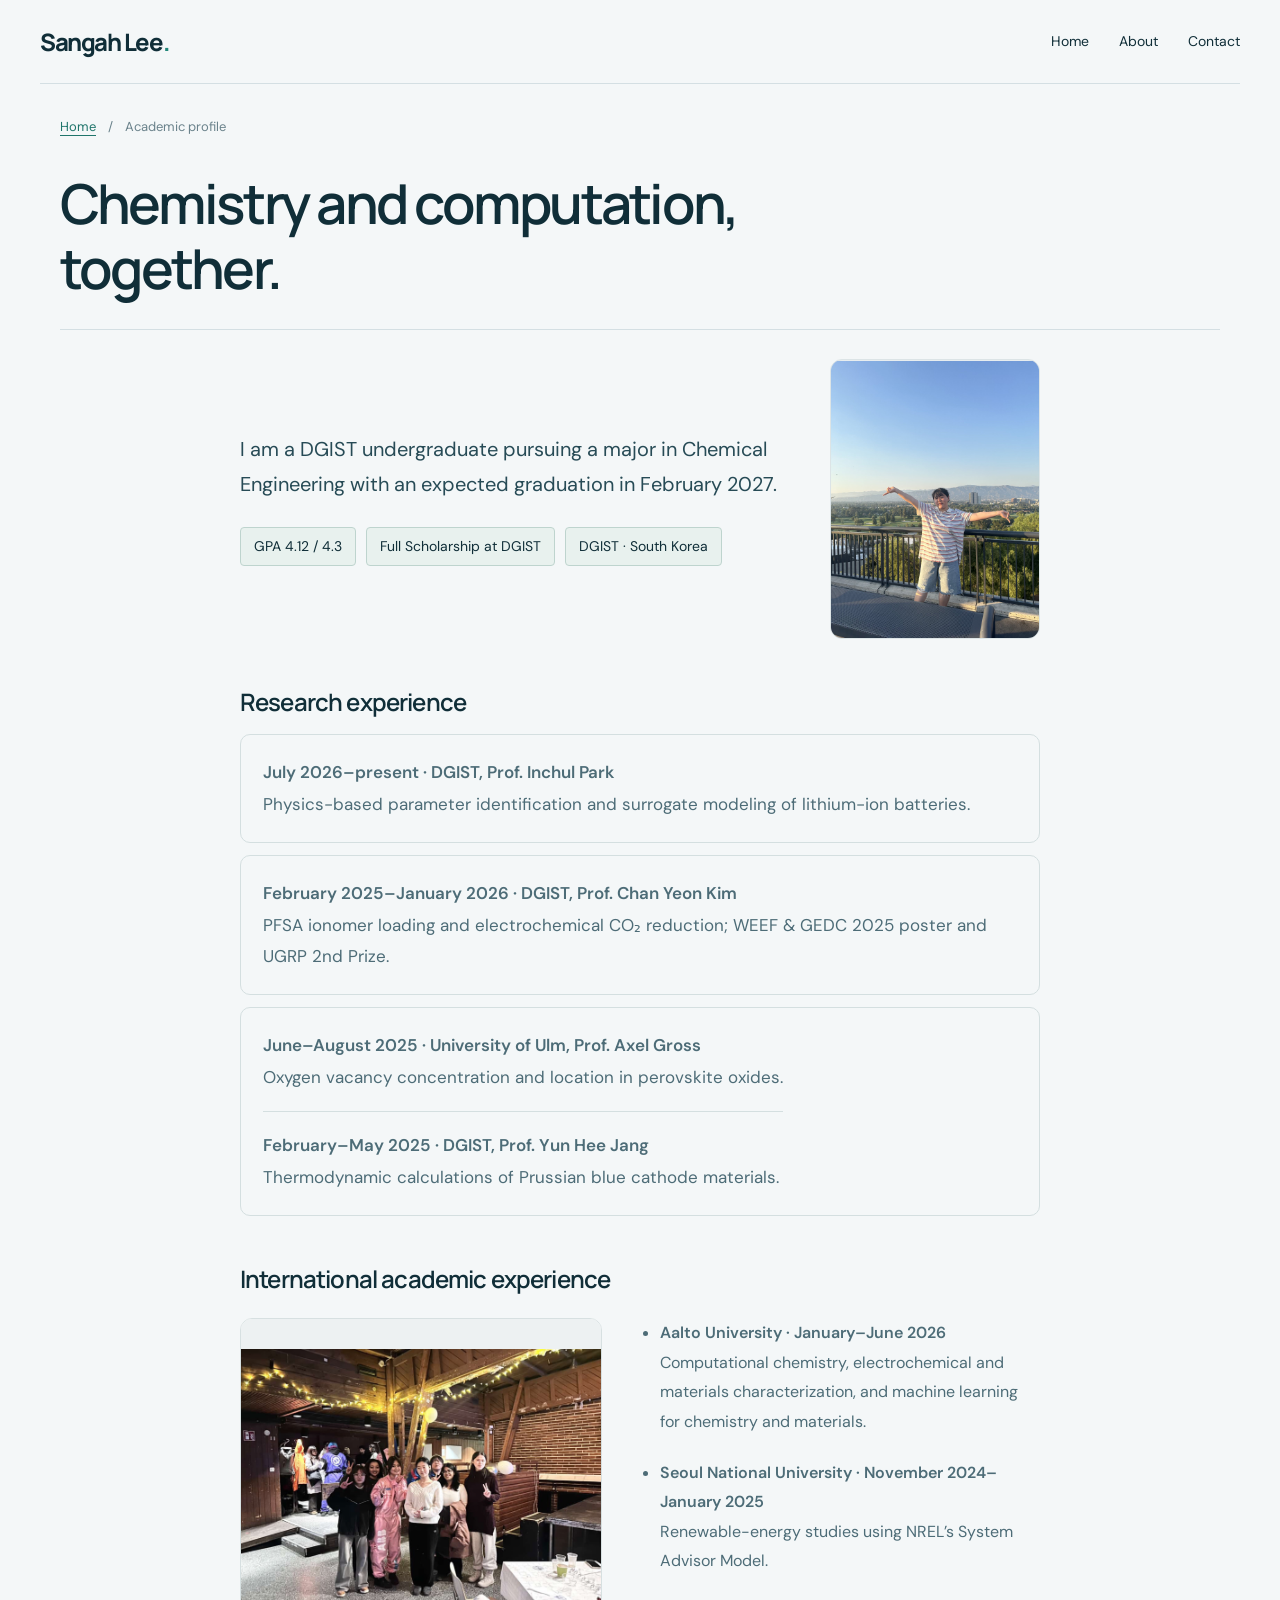
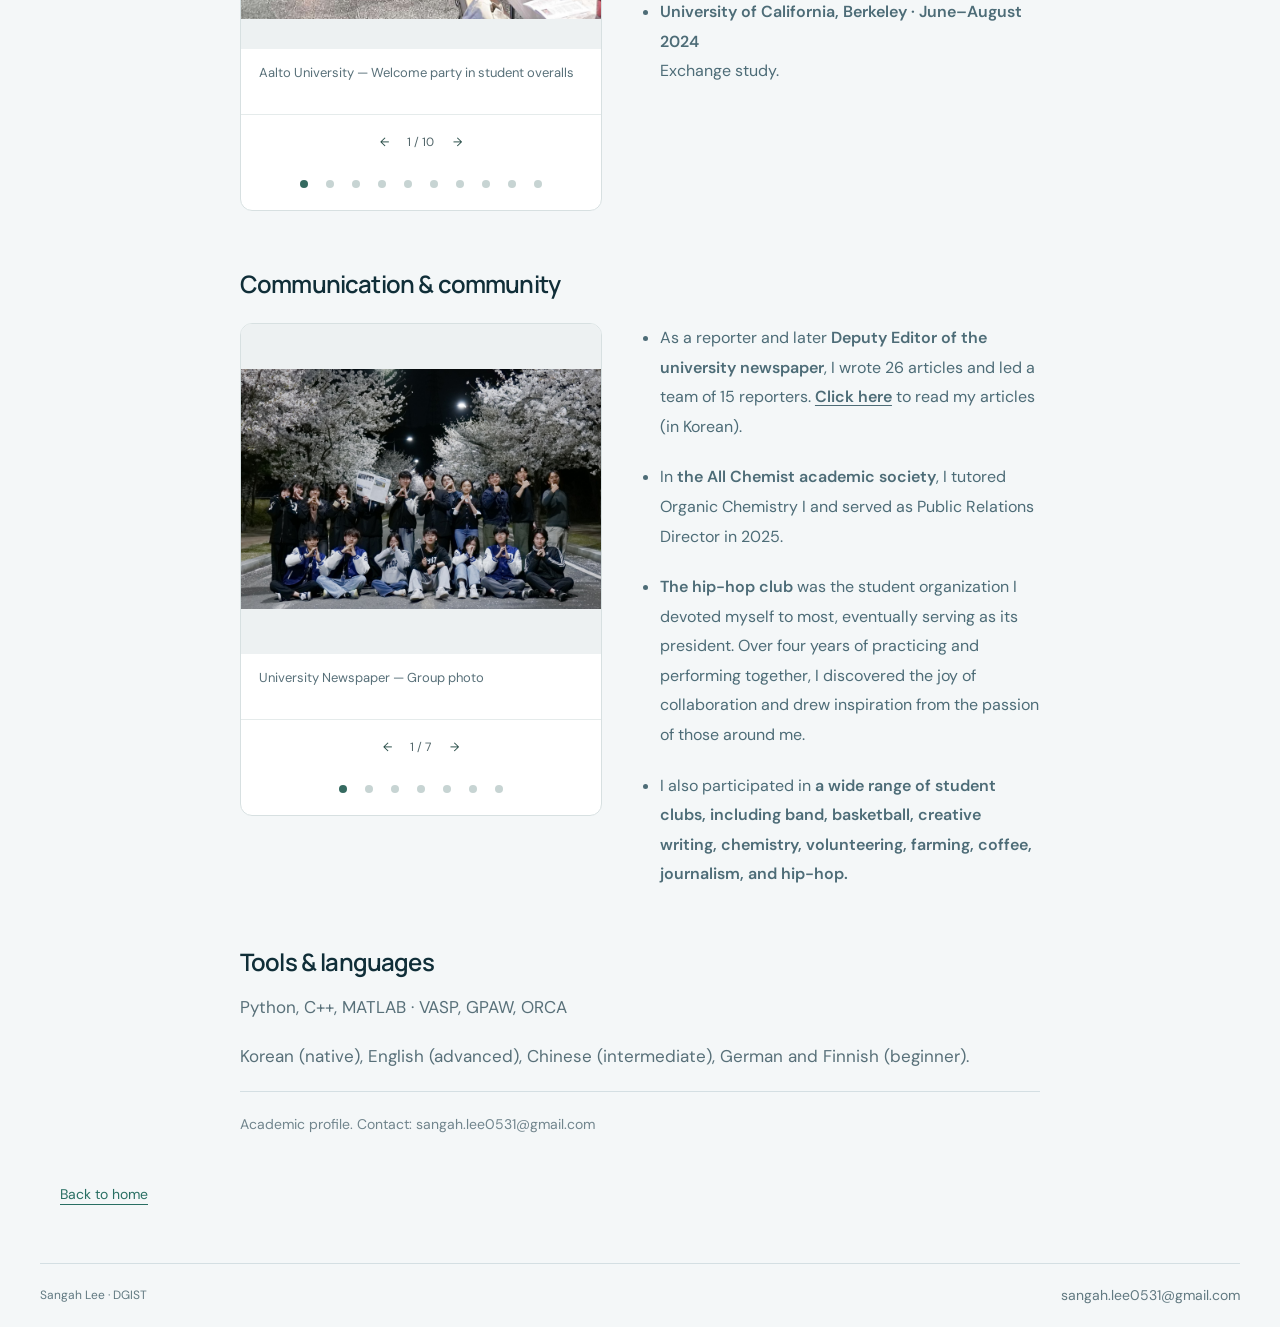
==== commit 02cd05f6: "Place galleries beside descriptions and emphasize roles" ====
--- a/about.html
+++ b/about.html
@@ -6,4 +6,4 @@
 <meta name="theme-color" content="#071c26"><title>Academic profile | Sangah Lee</title>
 <link rel="icon" type="image/svg+xml" href="data:image/svg+xml,%3Csvg xmlns='http://www.w3.org/2000/svg' viewBox='0 0 40 40'%3E%3Crect width='40' height='40' rx='9' fill='%23071c26'/%3E%3Cpath d='M27 11H17a5 5 0 0 0 0 10h6a4 4 0 0 1 0 8H12' fill='none' stroke='%2379ded0' stroke-width='3'/%3E%3C/svg%3E">
 <link rel="stylesheet" href="styles.css?v=20260930-pages1"><link rel="stylesheet" href="pages.css?v=20260930-pages5"><script src="page-interactions.js?v=20260930-pages1" defer></script>
-<link rel="stylesheet" href="profile.css?v=5"><script src="profile.js?v=3" defer></script></head><body class="detail-page"><a class="skip" href="#main">Skip to content</a><header class="page-nav"><a class="wordmark" href="index.html">Sangah Lee<span class="wordmark-dot">.</span></a><nav aria-label="Main navigation"><a href="index.html">Home</a><a href="about.html">About</a><a href="mailto:sangah.lee0531@gmail.com">Contact</a></nav></header><main id="main"><div class="article-shell"><div class="page-breadcrumb"><a href="index.html">Home</a><span>/</span><span>Academic profile</span></div><header class="article-header"><h1>Chemistry and computation, together.</h1></header><article class="article-content"><div class="profile-intro"><div><p class="dialog-lead">I am a DGIST undergraduate pursuing a major in Chemical Engineering with an expected graduation in February 2027.</p><div class="fact-row"><span>GPA 4.12 / 4.3</span><span>Full Scholarship at DGIST</span><span>DGIST · South Korea</span></div></div><img class="profile-portrait-slot profile-portrait-photo" src="berkeley-ucla.jpg?v=2" alt="Sangah Lee visiting UCLA"></div><h3>Research experience</h3><ul class="experience-links"><li><a class="experience-link" href="machine-learning.html"><span><strong>July 2026–present · DGIST, Prof. Inchul Park</strong> <br>Physics-based parameter identification and surrogate modeling of lithium-ion batteries.</span></a></li><li><a class="experience-link" href="electrochemistry.html"><span><strong>February 2025–January 2026 · DGIST, Prof. Chan Yeon Kim</strong> <br>PFSA ionomer loading and electrochemical CO₂ reduction; WEEF & GEDC 2025 poster and UGRP 2nd Prize.</span></a></li><li><a class="experience-link" href="mlip.html"><span class="combined-experiences"><span class="experience-entry"><strong>June–August 2025 · University of Ulm, Prof. Axel Gross</strong> <br>Oxygen vacancy concentration and location in perovskite oxides.</span><span class="experience-entry"><strong>February–May 2025 · DGIST, Prof. Yun Hee Jang</strong> <br>Thermodynamic calculations of Prussian blue cathode materials.</span></span></a></li></ul><h3>International academic experience</h3><section class="profile-gallery academic-gallery" data-gallery aria-label="International academic experience photo gallery"><div class="gallery-stage" role="button" tabindex="0" aria-label="Pause automatic slideshow" aria-pressed="false" id="academic-photos"><div class="photo-slide"><img class="gallery-photo" src="aalto-welcome.jpg" alt="Aalto University — Welcome party in student overalls" decoding="async"><p class="photo-caption">Aalto University — Welcome party in student overalls</p></div><div class="photo-slide" hidden><img class="gallery-photo" src="aalto-culture.jpg?v=2" alt="Aalto University — Finnish culture party" decoding="async"><p class="photo-caption">Aalto University — Finnish culture party</p></div><div class="photo-slide" hidden><img class="gallery-photo" src="aalto-teamwork.jpg?v=2" alt="Aalto University — Intercultural communication in teamwork" decoding="async"><p class="photo-caption">Aalto University — Intercultural communication in teamwork</p></div><div class="photo-slide" hidden><img class="gallery-photo" src="aalto-movie.jpg" alt="Aalto University — Finnish history movie night" decoding="async"><p class="photo-caption">Aalto University — Finnish history movie night</p></div><div class="photo-slide" hidden><img class="gallery-photo" src="aalto-disc-golf.jpg" alt="Aalto University — Disc golf" decoding="async"><p class="photo-caption">Aalto University — Disc golf</p></div><div class="photo-slide" hidden><img class="gallery-photo" src="aalto-reunion.jpg" alt="Aalto University — Reunited with my Berkeley roommate!" decoding="async"><p class="photo-caption">Aalto University — Reunited with my Berkeley roommate!</p></div><div class="photo-slide" hidden><img class="gallery-photo" src="berkeley-warriors.jpg?v=2" alt="UC Berkeley — Golden State Warriors" decoding="async"><p class="photo-caption">UC Berkeley — Golden State Warriors</p></div><div class="photo-slide" hidden><img class="gallery-photo" src="berkeley-grand-canyon.jpg?v=2" alt="UC Berkeley — Grand Canyon" decoding="async"><p class="photo-caption">UC Berkeley — Grand Canyon</p></div><div class="photo-slide" hidden><img class="gallery-photo" src="berkeley-san-francisco.jpg?v=2" alt="UC Berkeley — San Francisco" decoding="async"><p class="photo-caption">UC Berkeley — San Francisco</p></div><div class="photo-slide" hidden><img class="gallery-photo" src="berkeley-yosemite.jpg?v=2" alt="UC Berkeley — Yosemite" decoding="async"><p class="photo-caption">UC Berkeley — Yosemite</p></div></div><div class="gallery-controls"><button type="button" data-prev aria-label="Previous photo">←</button><div class="gallery-dots"><button type="button" class="gallery-dot" aria-label="Show photo 1" aria-pressed="true" data-slide="0"></button><button type="button" class="gallery-dot" aria-label="Show photo 2" aria-pressed="false" data-slide="1"></button><button type="button" class="gallery-dot" aria-label="Show photo 3" aria-pressed="false" data-slide="2"></button><button type="button" class="gallery-dot" aria-label="Show photo 4" aria-pressed="false" data-slide="3"></button><button type="button" class="gallery-dot" aria-label="Show photo 5" aria-pressed="false" data-slide="4"></button><button type="button" class="gallery-dot" aria-label="Show photo 6" aria-pressed="false" data-slide="5"></button><button type="button" class="gallery-dot" aria-label="Show photo 7" aria-pressed="false" data-slide="6"></button><button type="button" class="gallery-dot" aria-label="Show photo 8" aria-pressed="false" data-slide="7"></button><button type="button" class="gallery-dot" aria-label="Show photo 9" aria-pressed="false" data-slide="8"></button><button type="button" class="gallery-dot" aria-label="Show photo 10" aria-pressed="false" data-slide="9"></button></div><span data-counter>1 / 10</span><button type="button" data-next aria-label="Next photo">→</button></div></section><ul><li><strong>Aalto University · January–June 2026</strong> <br>Computational chemistry, electrochemical and materials characterization, and machine learning for chemistry and materials.</li><li><strong>Seoul National University · November 2024–January 2025</strong> <br>Renewable-energy studies using NREL’s System Advisor Model.</li><li><strong>University of California, Berkeley · June–August 2024</strong> <br>Exchange study.</li></ul><h3>Communication & community</h3><section class="profile-gallery academic-gallery" data-gallery aria-label="Communication and community photo gallery"><div class="gallery-stage" role="button" tabindex="0" aria-label="Pause automatic slideshow" aria-pressed="false" id="community-photos"><div class="photo-slide"><img class="gallery-photo" src="community-newspaper-group.jpg" alt="University Newspaper — Group photo" decoding="async"><p class="photo-caption">University Newspaper — Group photo</p></div><div class="photo-slide" hidden><img class="gallery-photo" src="community-newspaper-reporting.jpg" alt="University Newspaper — Covering course registration issues at DGIST" decoding="async"><p class="photo-caption">University Newspaper — Covering course registration issues at DGIST</p></div><div class="photo-slide" hidden><img class="gallery-photo" src="community-tutoring-1.jpg" alt="All Chemist — Online tutoring" decoding="async"><p class="photo-caption">All Chemist — Online tutoring</p></div><div class="photo-slide" hidden><img class="gallery-photo" src="community-tutoring-2.jpg" alt="All Chemist — Online tutoring" decoding="async"><p class="photo-caption">All Chemist — Online tutoring</p></div><div class="photo-slide" hidden><img class="gallery-photo" src="community-hiphop-practice.jpg" alt="Hip-Hop Club — Regular practice" decoding="async"><p class="photo-caption">Hip-Hop Club — Regular practice</p></div><div class="photo-slide" hidden><img class="gallery-photo" src="community-hiphop-stage.jpg" alt="Hip-Hop Club — University festival performance" decoding="async"><p class="photo-caption">Hip-Hop Club — University festival performance</p></div><div class="photo-slide" hidden><img class="gallery-photo" src="community-hiphop-joint-festival.jpg" alt="Hip-Hop Club — Joint university festival" decoding="async"><p class="photo-caption">Hip-Hop Club — Joint university festival</p></div></div><div class="gallery-controls"><button type="button" data-prev aria-label="Previous photo">←</button><div class="gallery-dots"><button type="button" class="gallery-dot" aria-label="Show photo 1" aria-pressed="true" data-slide="0"></button><button type="button" class="gallery-dot" aria-label="Show photo 2" aria-pressed="false" data-slide="1"></button><button type="button" class="gallery-dot" aria-label="Show photo 3" aria-pressed="false" data-slide="2"></button><button type="button" class="gallery-dot" aria-label="Show photo 4" aria-pressed="false" data-slide="3"></button><button type="button" class="gallery-dot" aria-label="Show photo 5" aria-pressed="false" data-slide="4"></button><button type="button" class="gallery-dot" aria-label="Show photo 6" aria-pressed="false" data-slide="5"></button><button type="button" class="gallery-dot" aria-label="Show photo 7" aria-pressed="false" data-slide="6"></button></div><span data-counter>1 / 7</span><button type="button" data-next aria-label="Next photo">→</button></div></section><ul class="community-description"><li>As a reporter and later Deputy Editor of the university newspaper, I wrote 26 articles and led a team of 15 reporters. <a href="https://dgistdna.com/search/%EC%9D%B4%EC%83%81%EC%95%84" target="_blank" rel="noopener noreferrer"><strong style="text-decoration:underline;text-underline-offset:3px">Click here</strong> to read my articles (in Korean).</a></li><li>In the All Chemist academic society, I tutored Organic Chemistry I and served as Public Relations Director in 2025.</li><li>The hip-hop club was the student organization I devoted myself to most, eventually serving as its president. Over four years of practicing and performing together, I discovered the joy of collaboration and drew inspiration from the passion of those around me.</li><li>I also participated in a wide range of student clubs, including band, basketball, creative writing, chemistry, volunteering, farming, coffee, journalism, and hip-hop.</li></ul><h3>Tools & languages</h3><p>Python, C++, MATLAB · VASP, GPAW, ORCA</p><p>Korean (native), English (advanced), Chinese (intermediate), German and Finnish (beginner).</p><p class="dialog-meta">Academic profile. Contact: <a href="mailto:sangah.lee0531@gmail.com">sangah.lee0531@gmail.com</a></p></article><a class="back-home" href="index.html">Back to home</a></div></main><footer class="page-footer"><span>Sangah Lee · DGIST</span><a href="mailto:sangah.lee0531@gmail.com">sangah.lee0531@gmail.com</a></footer></body></html>+<link rel="stylesheet" href="profile.css?v=5"><script src="profile.js?v=3" defer></script><link rel="stylesheet" href="side-layout.css?v=1"></head><body class="detail-page"><a class="skip" href="#main">Skip to content</a><header class="page-nav"><a class="wordmark" href="index.html">Sangah Lee<span class="wordmark-dot">.</span></a><nav aria-label="Main navigation"><a href="index.html">Home</a><a href="about.html">About</a><a href="mailto:sangah.lee0531@gmail.com">Contact</a></nav></header><main id="main"><div class="article-shell"><div class="page-breadcrumb"><a href="index.html">Home</a><span>/</span><span>Academic profile</span></div><header class="article-header"><h1>Chemistry and computation, together.</h1></header><article class="article-content"><div class="profile-intro"><div><p class="dialog-lead">I am a DGIST undergraduate pursuing a major in Chemical Engineering with an expected graduation in February 2027.</p><div class="fact-row"><span>GPA 4.12 / 4.3</span><span>Full Scholarship at DGIST</span><span>DGIST · South Korea</span></div></div><img class="profile-portrait-slot profile-portrait-photo" src="berkeley-ucla.jpg?v=2" alt="Sangah Lee visiting UCLA"></div><h3>Research experience</h3><ul class="experience-links"><li><a class="experience-link" href="machine-learning.html"><span><strong>July 2026–present · DGIST, Prof. Inchul Park</strong> <br>Physics-based parameter identification and surrogate modeling of lithium-ion batteries.</span></a></li><li><a class="experience-link" href="electrochemistry.html"><span><strong>February 2025–January 2026 · DGIST, Prof. Chan Yeon Kim</strong> <br>PFSA ionomer loading and electrochemical CO₂ reduction; WEEF & GEDC 2025 poster and UGRP 2nd Prize.</span></a></li><li><a class="experience-link" href="mlip.html"><span class="combined-experiences"><span class="experience-entry"><strong>June–August 2025 · University of Ulm, Prof. Axel Gross</strong> <br>Oxygen vacancy concentration and location in perovskite oxides.</span><span class="experience-entry"><strong>February–May 2025 · DGIST, Prof. Yun Hee Jang</strong> <br>Thermodynamic calculations of Prussian blue cathode materials.</span></span></a></li></ul><h3>International academic experience</h3><div class="side-story"><section class="profile-gallery academic-gallery" data-gallery aria-label="International academic experience photo gallery"><div class="gallery-stage" role="button" tabindex="0" aria-label="Pause automatic slideshow" aria-pressed="false" id="academic-photos"><div class="photo-slide"><img class="gallery-photo" src="aalto-welcome.jpg" alt="Aalto University — Welcome party in student overalls" decoding="async"><p class="photo-caption">Aalto University — Welcome party in student overalls</p></div><div class="photo-slide" hidden><img class="gallery-photo" src="aalto-culture.jpg?v=2" alt="Aalto University — Finnish culture party" decoding="async"><p class="photo-caption">Aalto University — Finnish culture party</p></div><div class="photo-slide" hidden><img class="gallery-photo" src="aalto-teamwork.jpg?v=2" alt="Aalto University — Intercultural communication in teamwork" decoding="async"><p class="photo-caption">Aalto University — Intercultural communication in teamwork</p></div><div class="photo-slide" hidden><img class="gallery-photo" src="aalto-movie.jpg" alt="Aalto University — Finnish history movie night" decoding="async"><p class="photo-caption">Aalto University — Finnish history movie night</p></div><div class="photo-slide" hidden><img class="gallery-photo" src="aalto-disc-golf.jpg" alt="Aalto University — Disc golf" decoding="async"><p class="photo-caption">Aalto University — Disc golf</p></div><div class="photo-slide" hidden><img class="gallery-photo" src="aalto-reunion.jpg" alt="Aalto University — Reunited with my Berkeley roommate!" decoding="async"><p class="photo-caption">Aalto University — Reunited with my Berkeley roommate!</p></div><div class="photo-slide" hidden><img class="gallery-photo" src="berkeley-warriors.jpg?v=2" alt="UC Berkeley — Golden State Warriors" decoding="async"><p class="photo-caption">UC Berkeley — Golden State Warriors</p></div><div class="photo-slide" hidden><img class="gallery-photo" src="berkeley-grand-canyon.jpg?v=2" alt="UC Berkeley — Grand Canyon" decoding="async"><p class="photo-caption">UC Berkeley — Grand Canyon</p></div><div class="photo-slide" hidden><img class="gallery-photo" src="berkeley-san-francisco.jpg?v=2" alt="UC Berkeley — San Francisco" decoding="async"><p class="photo-caption">UC Berkeley — San Francisco</p></div><div class="photo-slide" hidden><img class="gallery-photo" src="berkeley-yosemite.jpg?v=2" alt="UC Berkeley — Yosemite" decoding="async"><p class="photo-caption">UC Berkeley — Yosemite</p></div></div><div class="gallery-controls"><button type="button" data-prev aria-label="Previous photo">←</button><div class="gallery-dots"><button type="button" class="gallery-dot" aria-label="Show photo 1" aria-pressed="true" data-slide="0"></button><button type="button" class="gallery-dot" aria-label="Show photo 2" aria-pressed="false" data-slide="1"></button><button type="button" class="gallery-dot" aria-label="Show photo 3" aria-pressed="false" data-slide="2"></button><button type="button" class="gallery-dot" aria-label="Show photo 4" aria-pressed="false" data-slide="3"></button><button type="button" class="gallery-dot" aria-label="Show photo 5" aria-pressed="false" data-slide="4"></button><button type="button" class="gallery-dot" aria-label="Show photo 6" aria-pressed="false" data-slide="5"></button><button type="button" class="gallery-dot" aria-label="Show photo 7" aria-pressed="false" data-slide="6"></button><button type="button" class="gallery-dot" aria-label="Show photo 8" aria-pressed="false" data-slide="7"></button><button type="button" class="gallery-dot" aria-label="Show photo 9" aria-pressed="false" data-slide="8"></button><button type="button" class="gallery-dot" aria-label="Show photo 10" aria-pressed="false" data-slide="9"></button></div><span data-counter>1 / 10</span><button type="button" data-next aria-label="Next photo">→</button></div></section><div class="side-story-copy"><ul><li><strong>Aalto University · January–June 2026</strong> <br>Computational chemistry, electrochemical and materials characterization, and machine learning for chemistry and materials.</li><li><strong>Seoul National University · November 2024–January 2025</strong> <br>Renewable-energy studies using NREL’s System Advisor Model.</li><li><strong>University of California, Berkeley · June–August 2024</strong> <br>Exchange study.</li></ul></div></div><h3>Communication & community</h3><div class="side-story"><section class="profile-gallery academic-gallery" data-gallery aria-label="Communication and community photo gallery"><div class="gallery-stage" role="button" tabindex="0" aria-label="Pause automatic slideshow" aria-pressed="false" id="community-photos"><div class="photo-slide"><img class="gallery-photo" src="community-newspaper-group.jpg" alt="University Newspaper — Group photo" decoding="async"><p class="photo-caption">University Newspaper — Group photo</p></div><div class="photo-slide" hidden><img class="gallery-photo" src="community-newspaper-reporting.jpg" alt="University Newspaper — Covering course registration issues at DGIST" decoding="async"><p class="photo-caption">University Newspaper — Covering course registration issues at DGIST</p></div><div class="photo-slide" hidden><img class="gallery-photo" src="community-tutoring-1.jpg" alt="All Chemist — Online tutoring" decoding="async"><p class="photo-caption">All Chemist — Online tutoring</p></div><div class="photo-slide" hidden><img class="gallery-photo" src="community-tutoring-2.jpg" alt="All Chemist — Online tutoring" decoding="async"><p class="photo-caption">All Chemist — Online tutoring</p></div><div class="photo-slide" hidden><img class="gallery-photo" src="community-hiphop-practice.jpg" alt="Hip-Hop Club — Regular practice" decoding="async"><p class="photo-caption">Hip-Hop Club — Regular practice</p></div><div class="photo-slide" hidden><img class="gallery-photo" src="community-hiphop-stage.jpg" alt="Hip-Hop Club — University festival performance" decoding="async"><p class="photo-caption">Hip-Hop Club — University festival performance</p></div><div class="photo-slide" hidden><img class="gallery-photo" src="community-hiphop-joint-festival.jpg" alt="Hip-Hop Club — Joint university festival" decoding="async"><p class="photo-caption">Hip-Hop Club — Joint university festival</p></div></div><div class="gallery-controls"><button type="button" data-prev aria-label="Previous photo">←</button><div class="gallery-dots"><button type="button" class="gallery-dot" aria-label="Show photo 1" aria-pressed="true" data-slide="0"></button><button type="button" class="gallery-dot" aria-label="Show photo 2" aria-pressed="false" data-slide="1"></button><button type="button" class="gallery-dot" aria-label="Show photo 3" aria-pressed="false" data-slide="2"></button><button type="button" class="gallery-dot" aria-label="Show photo 4" aria-pressed="false" data-slide="3"></button><button type="button" class="gallery-dot" aria-label="Show photo 5" aria-pressed="false" data-slide="4"></button><button type="button" class="gallery-dot" aria-label="Show photo 6" aria-pressed="false" data-slide="5"></button><button type="button" class="gallery-dot" aria-label="Show photo 7" aria-pressed="false" data-slide="6"></button></div><span data-counter>1 / 7</span><button type="button" data-next aria-label="Next photo">→</button></div></section><div class="side-story-copy"><ul class="community-description"><li>As a reporter and later <strong>Deputy Editor of the university newspaper</strong>, I wrote 26 articles and led a team of 15 reporters. <a href="https://dgistdna.com/search/%EC%9D%B4%EC%83%81%EC%95%84" target="_blank" rel="noopener noreferrer"><strong style="text-decoration:underline;text-underline-offset:3px">Click here</strong> to read my articles (in Korean).</a></li><li>In <strong>the All Chemist academic society</strong>, I tutored Organic Chemistry I and served as Public Relations Director in 2025.</li><li><strong>The hip-hop club</strong> was the student organization I devoted myself to most, eventually serving as its president. Over four years of practicing and performing together, I discovered the joy of collaboration and drew inspiration from the passion of those around me.</li><li>I also participated in <strong>a wide range of student clubs, including band, basketball, creative writing, chemistry, volunteering, farming, coffee, journalism, and hip-hop.</strong></li></ul></div></div><h3>Tools & languages</h3><p>Python, C++, MATLAB · VASP, GPAW, ORCA</p><p>Korean (native), English (advanced), Chinese (intermediate), German and Finnish (beginner).</p><p class="dialog-meta">Academic profile. Contact: <a href="mailto:sangah.lee0531@gmail.com">sangah.lee0531@gmail.com</a></p></article><a class="back-home" href="index.html">Back to home</a></div></main><footer class="page-footer"><span>Sangah Lee · DGIST</span><a href="mailto:sangah.lee0531@gmail.com">sangah.lee0531@gmail.com</a></footer></body></html>
--- a/side-layout.css
+++ b/side-layout.css
@@ -0,0 +1,2 @@
+.article-shell{max-width:1160px;width:calc(100% - 80px)}.side-story{display:grid;grid-template-columns:minmax(0,.95fr) minmax(0,1.05fr);gap:38px;align-items:start;margin:24px 0 58px}.side-story .profile-gallery{margin:0;position:sticky;top:24px}.side-story .gallery-photo{height:330px}.side-story .photo-caption{font-size:13px;line-height:1.6;padding:14px 18px;min-height:65px}.side-story .gallery-controls{gap:7px;padding:10px 12px;flex-wrap:wrap;justify-content:center}.side-story .gallery-dots{order:3;flex-basis:100%;justify-content:center;margin:0}.side-story-copy ul{margin:0!important;padding-left:20px!important}.side-story-copy li{font-size:16px;line-height:1.85;margin-bottom:21px!important}.side-story-copy li:last-child{margin-bottom:0!important}.side-story-copy strong{font-size:16px}.article-content>h3{margin-top:48px}@media(max-width:560px){.article-shell{width:calc(100% - 40px)}.side-story{grid-template-columns:1fr;gap:24px}.side-story .profile-gallery{position:static}.side-story .gallery-photo{height:300px}}
+@media(min-width:561px) and (max-width:850px){.article-shell{width:calc(100% - 40px)}.side-story{grid-template-columns:minmax(0,.85fr) minmax(0,1.15fr);gap:22px}.side-story .gallery-photo{height:250px}.side-story-copy li,.side-story-copy strong{font-size:14px}.side-story .photo-caption{font-size:12px}.side-story .gallery-controls{gap:3px}.side-story .gallery-dot{min-width:23px}}
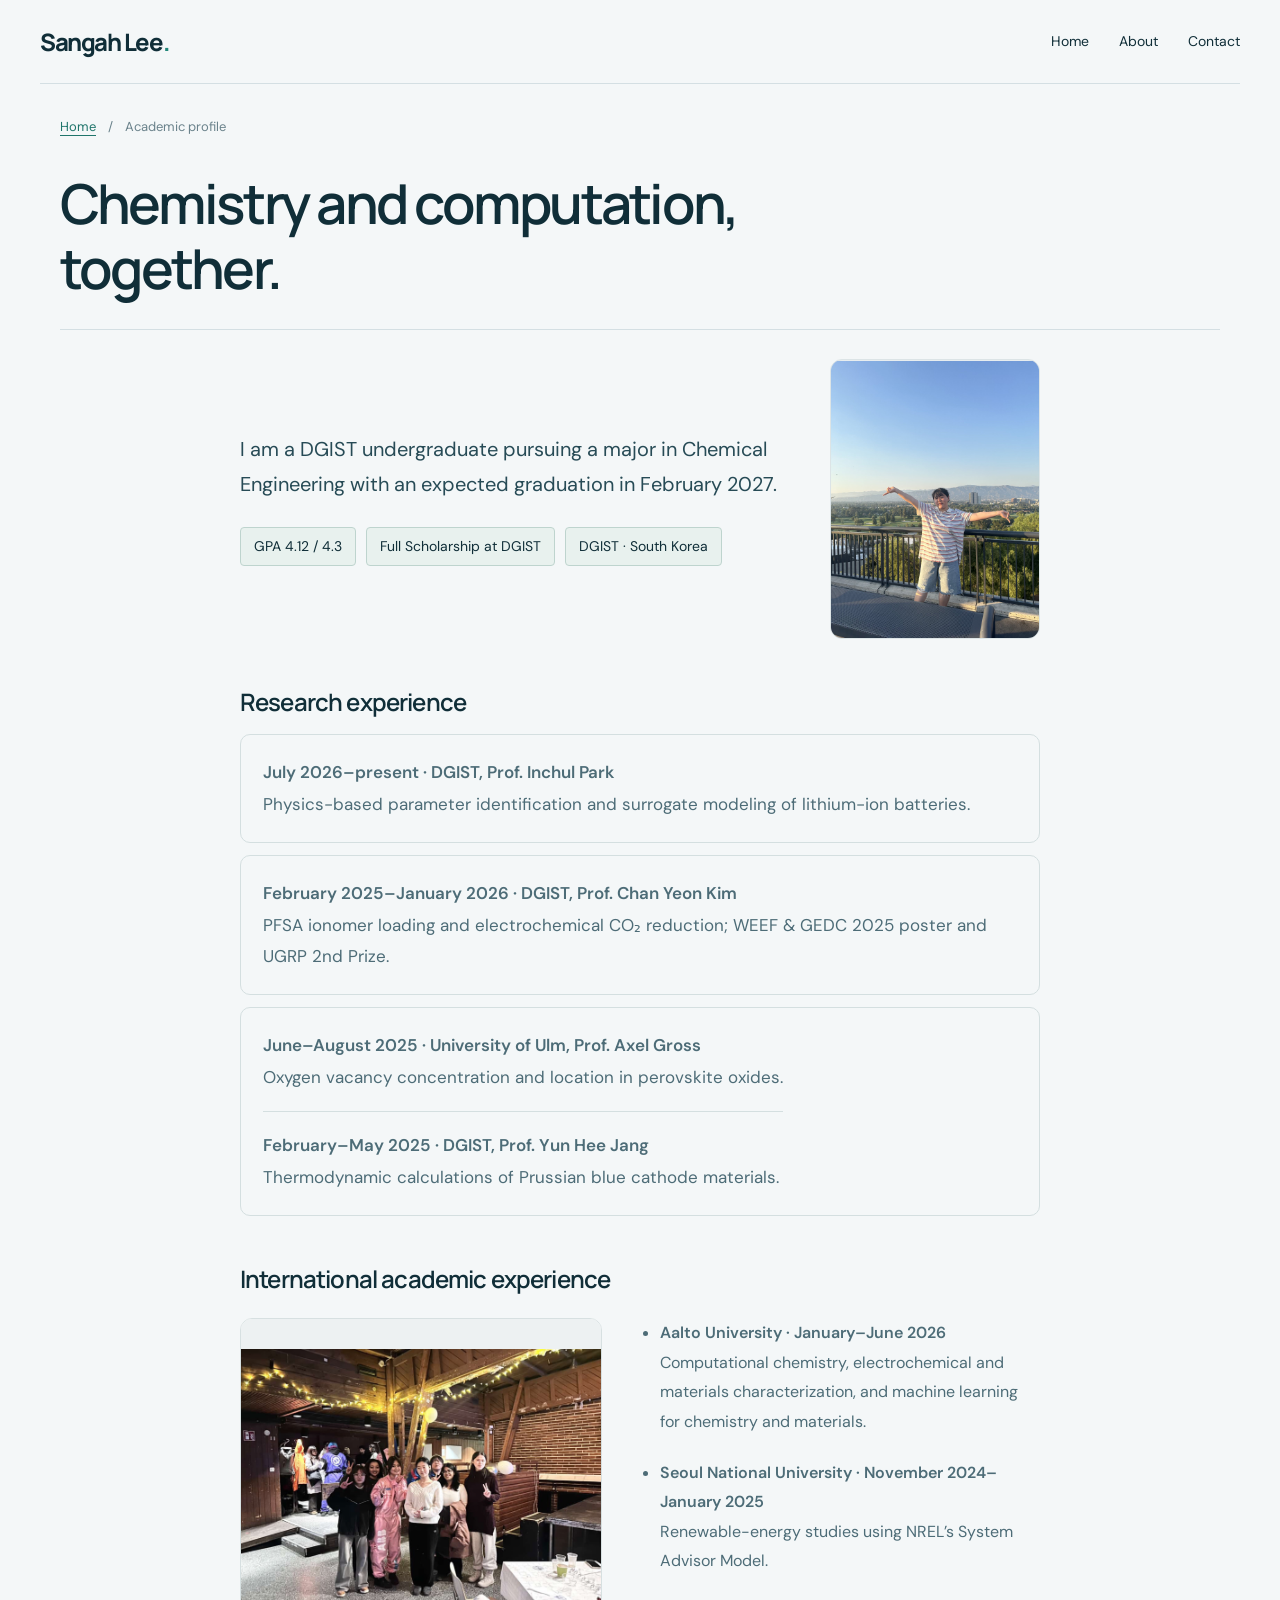
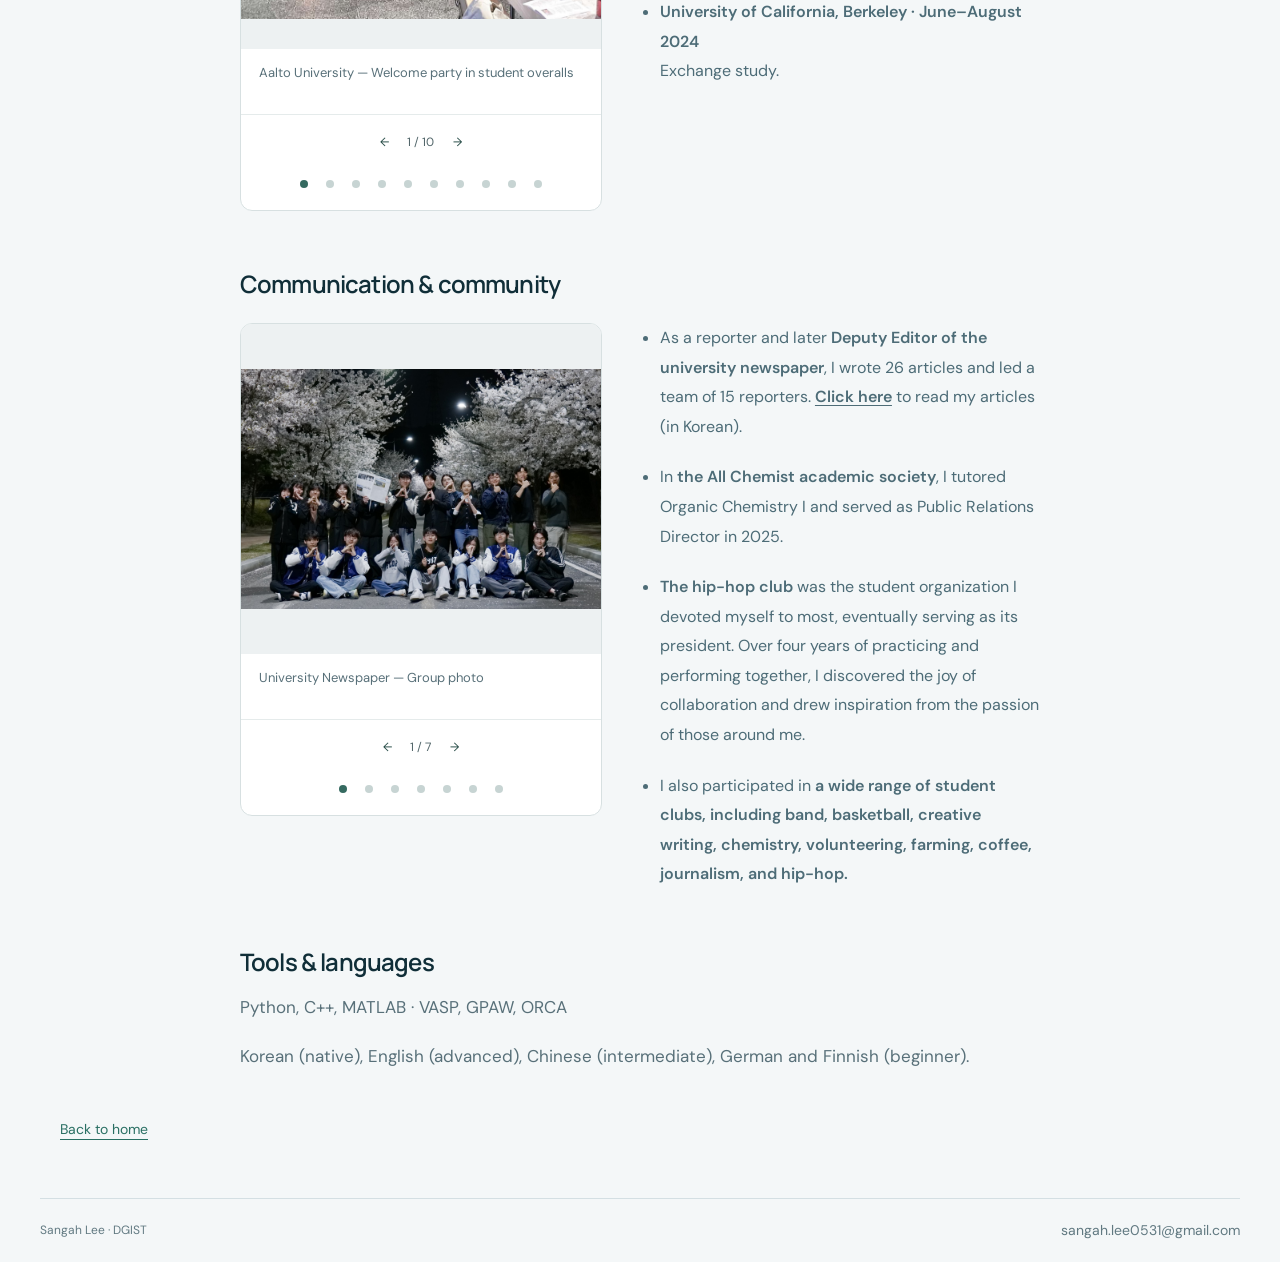
==== commit 7526dfcd: "Remove profile contact note and divider" ====
--- a/about.html
+++ b/about.html
@@ -6,4 +6,4 @@
 <meta name="theme-color" content="#071c26"><title>Academic profile | Sangah Lee</title>
 <link rel="icon" type="image/svg+xml" href="data:image/svg+xml,%3Csvg xmlns='http://www.w3.org/2000/svg' viewBox='0 0 40 40'%3E%3Crect width='40' height='40' rx='9' fill='%23071c26'/%3E%3Cpath d='M27 11H17a5 5 0 0 0 0 10h6a4 4 0 0 1 0 8H12' fill='none' stroke='%2379ded0' stroke-width='3'/%3E%3C/svg%3E">
 <link rel="stylesheet" href="styles.css?v=20260930-pages1"><link rel="stylesheet" href="pages.css?v=20260930-pages5"><script src="page-interactions.js?v=20260930-pages1" defer></script>
-<link rel="stylesheet" href="profile.css?v=5"><script src="profile.js?v=3" defer></script><link rel="stylesheet" href="side-layout.css?v=1"></head><body class="detail-page"><a class="skip" href="#main">Skip to content</a><header class="page-nav"><a class="wordmark" href="index.html">Sangah Lee<span class="wordmark-dot">.</span></a><nav aria-label="Main navigation"><a href="index.html">Home</a><a href="about.html">About</a><a href="mailto:sangah.lee0531@gmail.com">Contact</a></nav></header><main id="main"><div class="article-shell"><div class="page-breadcrumb"><a href="index.html">Home</a><span>/</span><span>Academic profile</span></div><header class="article-header"><h1>Chemistry and computation, together.</h1></header><article class="article-content"><div class="profile-intro"><div><p class="dialog-lead">I am a DGIST undergraduate pursuing a major in Chemical Engineering with an expected graduation in February 2027.</p><div class="fact-row"><span>GPA 4.12 / 4.3</span><span>Full Scholarship at DGIST</span><span>DGIST · South Korea</span></div></div><img class="profile-portrait-slot profile-portrait-photo" src="berkeley-ucla.jpg?v=2" alt="Sangah Lee visiting UCLA"></div><h3>Research experience</h3><ul class="experience-links"><li><a class="experience-link" href="machine-learning.html"><span><strong>July 2026–present · DGIST, Prof. Inchul Park</strong> <br>Physics-based parameter identification and surrogate modeling of lithium-ion batteries.</span></a></li><li><a class="experience-link" href="electrochemistry.html"><span><strong>February 2025–January 2026 · DGIST, Prof. Chan Yeon Kim</strong> <br>PFSA ionomer loading and electrochemical CO₂ reduction; WEEF & GEDC 2025 poster and UGRP 2nd Prize.</span></a></li><li><a class="experience-link" href="mlip.html"><span class="combined-experiences"><span class="experience-entry"><strong>June–August 2025 · University of Ulm, Prof. Axel Gross</strong> <br>Oxygen vacancy concentration and location in perovskite oxides.</span><span class="experience-entry"><strong>February–May 2025 · DGIST, Prof. Yun Hee Jang</strong> <br>Thermodynamic calculations of Prussian blue cathode materials.</span></span></a></li></ul><h3>International academic experience</h3><div class="side-story"><section class="profile-gallery academic-gallery" data-gallery aria-label="International academic experience photo gallery"><div class="gallery-stage" role="button" tabindex="0" aria-label="Pause automatic slideshow" aria-pressed="false" id="academic-photos"><div class="photo-slide"><img class="gallery-photo" src="aalto-welcome.jpg" alt="Aalto University — Welcome party in student overalls" decoding="async"><p class="photo-caption">Aalto University — Welcome party in student overalls</p></div><div class="photo-slide" hidden><img class="gallery-photo" src="aalto-culture.jpg?v=2" alt="Aalto University — Finnish culture party" decoding="async"><p class="photo-caption">Aalto University — Finnish culture party</p></div><div class="photo-slide" hidden><img class="gallery-photo" src="aalto-teamwork.jpg?v=2" alt="Aalto University — Intercultural communication in teamwork" decoding="async"><p class="photo-caption">Aalto University — Intercultural communication in teamwork</p></div><div class="photo-slide" hidden><img class="gallery-photo" src="aalto-movie.jpg" alt="Aalto University — Finnish history movie night" decoding="async"><p class="photo-caption">Aalto University — Finnish history movie night</p></div><div class="photo-slide" hidden><img class="gallery-photo" src="aalto-disc-golf.jpg" alt="Aalto University — Disc golf" decoding="async"><p class="photo-caption">Aalto University — Disc golf</p></div><div class="photo-slide" hidden><img class="gallery-photo" src="aalto-reunion.jpg" alt="Aalto University — Reunited with my Berkeley roommate!" decoding="async"><p class="photo-caption">Aalto University — Reunited with my Berkeley roommate!</p></div><div class="photo-slide" hidden><img class="gallery-photo" src="berkeley-warriors.jpg?v=2" alt="UC Berkeley — Golden State Warriors" decoding="async"><p class="photo-caption">UC Berkeley — Golden State Warriors</p></div><div class="photo-slide" hidden><img class="gallery-photo" src="berkeley-grand-canyon.jpg?v=2" alt="UC Berkeley — Grand Canyon" decoding="async"><p class="photo-caption">UC Berkeley — Grand Canyon</p></div><div class="photo-slide" hidden><img class="gallery-photo" src="berkeley-san-francisco.jpg?v=2" alt="UC Berkeley — San Francisco" decoding="async"><p class="photo-caption">UC Berkeley — San Francisco</p></div><div class="photo-slide" hidden><img class="gallery-photo" src="berkeley-yosemite.jpg?v=2" alt="UC Berkeley — Yosemite" decoding="async"><p class="photo-caption">UC Berkeley — Yosemite</p></div></div><div class="gallery-controls"><button type="button" data-prev aria-label="Previous photo">←</button><div class="gallery-dots"><button type="button" class="gallery-dot" aria-label="Show photo 1" aria-pressed="true" data-slide="0"></button><button type="button" class="gallery-dot" aria-label="Show photo 2" aria-pressed="false" data-slide="1"></button><button type="button" class="gallery-dot" aria-label="Show photo 3" aria-pressed="false" data-slide="2"></button><button type="button" class="gallery-dot" aria-label="Show photo 4" aria-pressed="false" data-slide="3"></button><button type="button" class="gallery-dot" aria-label="Show photo 5" aria-pressed="false" data-slide="4"></button><button type="button" class="gallery-dot" aria-label="Show photo 6" aria-pressed="false" data-slide="5"></button><button type="button" class="gallery-dot" aria-label="Show photo 7" aria-pressed="false" data-slide="6"></button><button type="button" class="gallery-dot" aria-label="Show photo 8" aria-pressed="false" data-slide="7"></button><button type="button" class="gallery-dot" aria-label="Show photo 9" aria-pressed="false" data-slide="8"></button><button type="button" class="gallery-dot" aria-label="Show photo 10" aria-pressed="false" data-slide="9"></button></div><span data-counter>1 / 10</span><button type="button" data-next aria-label="Next photo">→</button></div></section><div class="side-story-copy"><ul><li><strong>Aalto University · January–June 2026</strong> <br>Computational chemistry, electrochemical and materials characterization, and machine learning for chemistry and materials.</li><li><strong>Seoul National University · November 2024–January 2025</strong> <br>Renewable-energy studies using NREL’s System Advisor Model.</li><li><strong>University of California, Berkeley · June–August 2024</strong> <br>Exchange study.</li></ul></div></div><h3>Communication & community</h3><div class="side-story"><section class="profile-gallery academic-gallery" data-gallery aria-label="Communication and community photo gallery"><div class="gallery-stage" role="button" tabindex="0" aria-label="Pause automatic slideshow" aria-pressed="false" id="community-photos"><div class="photo-slide"><img class="gallery-photo" src="community-newspaper-group.jpg" alt="University Newspaper — Group photo" decoding="async"><p class="photo-caption">University Newspaper — Group photo</p></div><div class="photo-slide" hidden><img class="gallery-photo" src="community-newspaper-reporting.jpg" alt="University Newspaper — Covering course registration issues at DGIST" decoding="async"><p class="photo-caption">University Newspaper — Covering course registration issues at DGIST</p></div><div class="photo-slide" hidden><img class="gallery-photo" src="community-tutoring-1.jpg" alt="All Chemist — Online tutoring" decoding="async"><p class="photo-caption">All Chemist — Online tutoring</p></div><div class="photo-slide" hidden><img class="gallery-photo" src="community-tutoring-2.jpg" alt="All Chemist — Online tutoring" decoding="async"><p class="photo-caption">All Chemist — Online tutoring</p></div><div class="photo-slide" hidden><img class="gallery-photo" src="community-hiphop-practice.jpg" alt="Hip-Hop Club — Regular practice" decoding="async"><p class="photo-caption">Hip-Hop Club — Regular practice</p></div><div class="photo-slide" hidden><img class="gallery-photo" src="community-hiphop-stage.jpg" alt="Hip-Hop Club — University festival performance" decoding="async"><p class="photo-caption">Hip-Hop Club — University festival performance</p></div><div class="photo-slide" hidden><img class="gallery-photo" src="community-hiphop-joint-festival.jpg" alt="Hip-Hop Club — Joint university festival" decoding="async"><p class="photo-caption">Hip-Hop Club — Joint university festival</p></div></div><div class="gallery-controls"><button type="button" data-prev aria-label="Previous photo">←</button><div class="gallery-dots"><button type="button" class="gallery-dot" aria-label="Show photo 1" aria-pressed="true" data-slide="0"></button><button type="button" class="gallery-dot" aria-label="Show photo 2" aria-pressed="false" data-slide="1"></button><button type="button" class="gallery-dot" aria-label="Show photo 3" aria-pressed="false" data-slide="2"></button><button type="button" class="gallery-dot" aria-label="Show photo 4" aria-pressed="false" data-slide="3"></button><button type="button" class="gallery-dot" aria-label="Show photo 5" aria-pressed="false" data-slide="4"></button><button type="button" class="gallery-dot" aria-label="Show photo 6" aria-pressed="false" data-slide="5"></button><button type="button" class="gallery-dot" aria-label="Show photo 7" aria-pressed="false" data-slide="6"></button></div><span data-counter>1 / 7</span><button type="button" data-next aria-label="Next photo">→</button></div></section><div class="side-story-copy"><ul class="community-description"><li>As a reporter and later <strong>Deputy Editor of the university newspaper</strong>, I wrote 26 articles and led a team of 15 reporters. <a href="https://dgistdna.com/search/%EC%9D%B4%EC%83%81%EC%95%84" target="_blank" rel="noopener noreferrer"><strong style="text-decoration:underline;text-underline-offset:3px">Click here</strong> to read my articles (in Korean).</a></li><li>In <strong>the All Chemist academic society</strong>, I tutored Organic Chemistry I and served as Public Relations Director in 2025.</li><li><strong>The hip-hop club</strong> was the student organization I devoted myself to most, eventually serving as its president. Over four years of practicing and performing together, I discovered the joy of collaboration and drew inspiration from the passion of those around me.</li><li>I also participated in <strong>a wide range of student clubs, including band, basketball, creative writing, chemistry, volunteering, farming, coffee, journalism, and hip-hop.</strong></li></ul></div></div><h3>Tools & languages</h3><p>Python, C++, MATLAB · VASP, GPAW, ORCA</p><p>Korean (native), English (advanced), Chinese (intermediate), German and Finnish (beginner).</p><p class="dialog-meta">Academic profile. Contact: <a href="mailto:sangah.lee0531@gmail.com">sangah.lee0531@gmail.com</a></p></article><a class="back-home" href="index.html">Back to home</a></div></main><footer class="page-footer"><span>Sangah Lee · DGIST</span><a href="mailto:sangah.lee0531@gmail.com">sangah.lee0531@gmail.com</a></footer></body></html>+<link rel="stylesheet" href="profile.css?v=5"><script src="profile.js?v=3" defer></script><link rel="stylesheet" href="side-layout.css?v=1"></head><body class="detail-page"><a class="skip" href="#main">Skip to content</a><header class="page-nav"><a class="wordmark" href="index.html">Sangah Lee<span class="wordmark-dot">.</span></a><nav aria-label="Main navigation"><a href="index.html">Home</a><a href="about.html">About</a><a href="mailto:sangah.lee0531@gmail.com">Contact</a></nav></header><main id="main"><div class="article-shell"><div class="page-breadcrumb"><a href="index.html">Home</a><span>/</span><span>Academic profile</span></div><header class="article-header"><h1>Chemistry and computation, together.</h1></header><article class="article-content"><div class="profile-intro"><div><p class="dialog-lead">I am a DGIST undergraduate pursuing a major in Chemical Engineering with an expected graduation in February 2027.</p><div class="fact-row"><span>GPA 4.12 / 4.3</span><span>Full Scholarship at DGIST</span><span>DGIST · South Korea</span></div></div><img class="profile-portrait-slot profile-portrait-photo" src="berkeley-ucla.jpg?v=2" alt="Sangah Lee visiting UCLA"></div><h3>Research experience</h3><ul class="experience-links"><li><a class="experience-link" href="machine-learning.html"><span><strong>July 2026–present · DGIST, Prof. Inchul Park</strong> <br>Physics-based parameter identification and surrogate modeling of lithium-ion batteries.</span></a></li><li><a class="experience-link" href="electrochemistry.html"><span><strong>February 2025–January 2026 · DGIST, Prof. Chan Yeon Kim</strong> <br>PFSA ionomer loading and electrochemical CO₂ reduction; WEEF & GEDC 2025 poster and UGRP 2nd Prize.</span></a></li><li><a class="experience-link" href="mlip.html"><span class="combined-experiences"><span class="experience-entry"><strong>June–August 2025 · University of Ulm, Prof. Axel Gross</strong> <br>Oxygen vacancy concentration and location in perovskite oxides.</span><span class="experience-entry"><strong>February–May 2025 · DGIST, Prof. Yun Hee Jang</strong> <br>Thermodynamic calculations of Prussian blue cathode materials.</span></span></a></li></ul><h3>International academic experience</h3><div class="side-story"><section class="profile-gallery academic-gallery" data-gallery aria-label="International academic experience photo gallery"><div class="gallery-stage" role="button" tabindex="0" aria-label="Pause automatic slideshow" aria-pressed="false" id="academic-photos"><div class="photo-slide"><img class="gallery-photo" src="aalto-welcome.jpg" alt="Aalto University — Welcome party in student overalls" decoding="async"><p class="photo-caption">Aalto University — Welcome party in student overalls</p></div><div class="photo-slide" hidden><img class="gallery-photo" src="aalto-culture.jpg?v=2" alt="Aalto University — Finnish culture party" decoding="async"><p class="photo-caption">Aalto University — Finnish culture party</p></div><div class="photo-slide" hidden><img class="gallery-photo" src="aalto-teamwork.jpg?v=2" alt="Aalto University — Intercultural communication in teamwork" decoding="async"><p class="photo-caption">Aalto University — Intercultural communication in teamwork</p></div><div class="photo-slide" hidden><img class="gallery-photo" src="aalto-movie.jpg" alt="Aalto University — Finnish history movie night" decoding="async"><p class="photo-caption">Aalto University — Finnish history movie night</p></div><div class="photo-slide" hidden><img class="gallery-photo" src="aalto-disc-golf.jpg" alt="Aalto University — Disc golf" decoding="async"><p class="photo-caption">Aalto University — Disc golf</p></div><div class="photo-slide" hidden><img class="gallery-photo" src="aalto-reunion.jpg" alt="Aalto University — Reunited with my Berkeley roommate!" decoding="async"><p class="photo-caption">Aalto University — Reunited with my Berkeley roommate!</p></div><div class="photo-slide" hidden><img class="gallery-photo" src="berkeley-warriors.jpg?v=2" alt="UC Berkeley — Golden State Warriors" decoding="async"><p class="photo-caption">UC Berkeley — Golden State Warriors</p></div><div class="photo-slide" hidden><img class="gallery-photo" src="berkeley-grand-canyon.jpg?v=2" alt="UC Berkeley — Grand Canyon" decoding="async"><p class="photo-caption">UC Berkeley — Grand Canyon</p></div><div class="photo-slide" hidden><img class="gallery-photo" src="berkeley-san-francisco.jpg?v=2" alt="UC Berkeley — San Francisco" decoding="async"><p class="photo-caption">UC Berkeley — San Francisco</p></div><div class="photo-slide" hidden><img class="gallery-photo" src="berkeley-yosemite.jpg?v=2" alt="UC Berkeley — Yosemite" decoding="async"><p class="photo-caption">UC Berkeley — Yosemite</p></div></div><div class="gallery-controls"><button type="button" data-prev aria-label="Previous photo">←</button><div class="gallery-dots"><button type="button" class="gallery-dot" aria-label="Show photo 1" aria-pressed="true" data-slide="0"></button><button type="button" class="gallery-dot" aria-label="Show photo 2" aria-pressed="false" data-slide="1"></button><button type="button" class="gallery-dot" aria-label="Show photo 3" aria-pressed="false" data-slide="2"></button><button type="button" class="gallery-dot" aria-label="Show photo 4" aria-pressed="false" data-slide="3"></button><button type="button" class="gallery-dot" aria-label="Show photo 5" aria-pressed="false" data-slide="4"></button><button type="button" class="gallery-dot" aria-label="Show photo 6" aria-pressed="false" data-slide="5"></button><button type="button" class="gallery-dot" aria-label="Show photo 7" aria-pressed="false" data-slide="6"></button><button type="button" class="gallery-dot" aria-label="Show photo 8" aria-pressed="false" data-slide="7"></button><button type="button" class="gallery-dot" aria-label="Show photo 9" aria-pressed="false" data-slide="8"></button><button type="button" class="gallery-dot" aria-label="Show photo 10" aria-pressed="false" data-slide="9"></button></div><span data-counter>1 / 10</span><button type="button" data-next aria-label="Next photo">→</button></div></section><div class="side-story-copy"><ul><li><strong>Aalto University · January–June 2026</strong> <br>Computational chemistry, electrochemical and materials characterization, and machine learning for chemistry and materials.</li><li><strong>Seoul National University · November 2024–January 2025</strong> <br>Renewable-energy studies using NREL’s System Advisor Model.</li><li><strong>University of California, Berkeley · June–August 2024</strong> <br>Exchange study.</li></ul></div></div><h3>Communication & community</h3><div class="side-story"><section class="profile-gallery academic-gallery" data-gallery aria-label="Communication and community photo gallery"><div class="gallery-stage" role="button" tabindex="0" aria-label="Pause automatic slideshow" aria-pressed="false" id="community-photos"><div class="photo-slide"><img class="gallery-photo" src="community-newspaper-group.jpg" alt="University Newspaper — Group photo" decoding="async"><p class="photo-caption">University Newspaper — Group photo</p></div><div class="photo-slide" hidden><img class="gallery-photo" src="community-newspaper-reporting.jpg" alt="University Newspaper — Covering course registration issues at DGIST" decoding="async"><p class="photo-caption">University Newspaper — Covering course registration issues at DGIST</p></div><div class="photo-slide" hidden><img class="gallery-photo" src="community-tutoring-1.jpg" alt="All Chemist — Online tutoring" decoding="async"><p class="photo-caption">All Chemist — Online tutoring</p></div><div class="photo-slide" hidden><img class="gallery-photo" src="community-tutoring-2.jpg" alt="All Chemist — Online tutoring" decoding="async"><p class="photo-caption">All Chemist — Online tutoring</p></div><div class="photo-slide" hidden><img class="gallery-photo" src="community-hiphop-practice.jpg" alt="Hip-Hop Club — Regular practice" decoding="async"><p class="photo-caption">Hip-Hop Club — Regular practice</p></div><div class="photo-slide" hidden><img class="gallery-photo" src="community-hiphop-stage.jpg" alt="Hip-Hop Club — University festival performance" decoding="async"><p class="photo-caption">Hip-Hop Club — University festival performance</p></div><div class="photo-slide" hidden><img class="gallery-photo" src="community-hiphop-joint-festival.jpg" alt="Hip-Hop Club — Joint university festival" decoding="async"><p class="photo-caption">Hip-Hop Club — Joint university festival</p></div></div><div class="gallery-controls"><button type="button" data-prev aria-label="Previous photo">←</button><div class="gallery-dots"><button type="button" class="gallery-dot" aria-label="Show photo 1" aria-pressed="true" data-slide="0"></button><button type="button" class="gallery-dot" aria-label="Show photo 2" aria-pressed="false" data-slide="1"></button><button type="button" class="gallery-dot" aria-label="Show photo 3" aria-pressed="false" data-slide="2"></button><button type="button" class="gallery-dot" aria-label="Show photo 4" aria-pressed="false" data-slide="3"></button><button type="button" class="gallery-dot" aria-label="Show photo 5" aria-pressed="false" data-slide="4"></button><button type="button" class="gallery-dot" aria-label="Show photo 6" aria-pressed="false" data-slide="5"></button><button type="button" class="gallery-dot" aria-label="Show photo 7" aria-pressed="false" data-slide="6"></button></div><span data-counter>1 / 7</span><button type="button" data-next aria-label="Next photo">→</button></div></section><div class="side-story-copy"><ul class="community-description"><li>As a reporter and later <strong>Deputy Editor of the university newspaper</strong>, I wrote 26 articles and led a team of 15 reporters. <a href="https://dgistdna.com/search/%EC%9D%B4%EC%83%81%EC%95%84" target="_blank" rel="noopener noreferrer"><strong style="text-decoration:underline;text-underline-offset:3px">Click here</strong> to read my articles (in Korean).</a></li><li>In <strong>the All Chemist academic society</strong>, I tutored Organic Chemistry I and served as Public Relations Director in 2025.</li><li><strong>The hip-hop club</strong> was the student organization I devoted myself to most, eventually serving as its president. Over four years of practicing and performing together, I discovered the joy of collaboration and drew inspiration from the passion of those around me.</li><li>I also participated in <strong>a wide range of student clubs, including band, basketball, creative writing, chemistry, volunteering, farming, coffee, journalism, and hip-hop.</strong></li></ul></div></div><h3>Tools & languages</h3><p>Python, C++, MATLAB · VASP, GPAW, ORCA</p><p>Korean (native), English (advanced), Chinese (intermediate), German and Finnish (beginner).</p></article><a class="back-home" href="index.html">Back to home</a></div></main><footer class="page-footer"><span>Sangah Lee · DGIST</span><a href="mailto:sangah.lee0531@gmail.com">sangah.lee0531@gmail.com</a></footer></body></html>
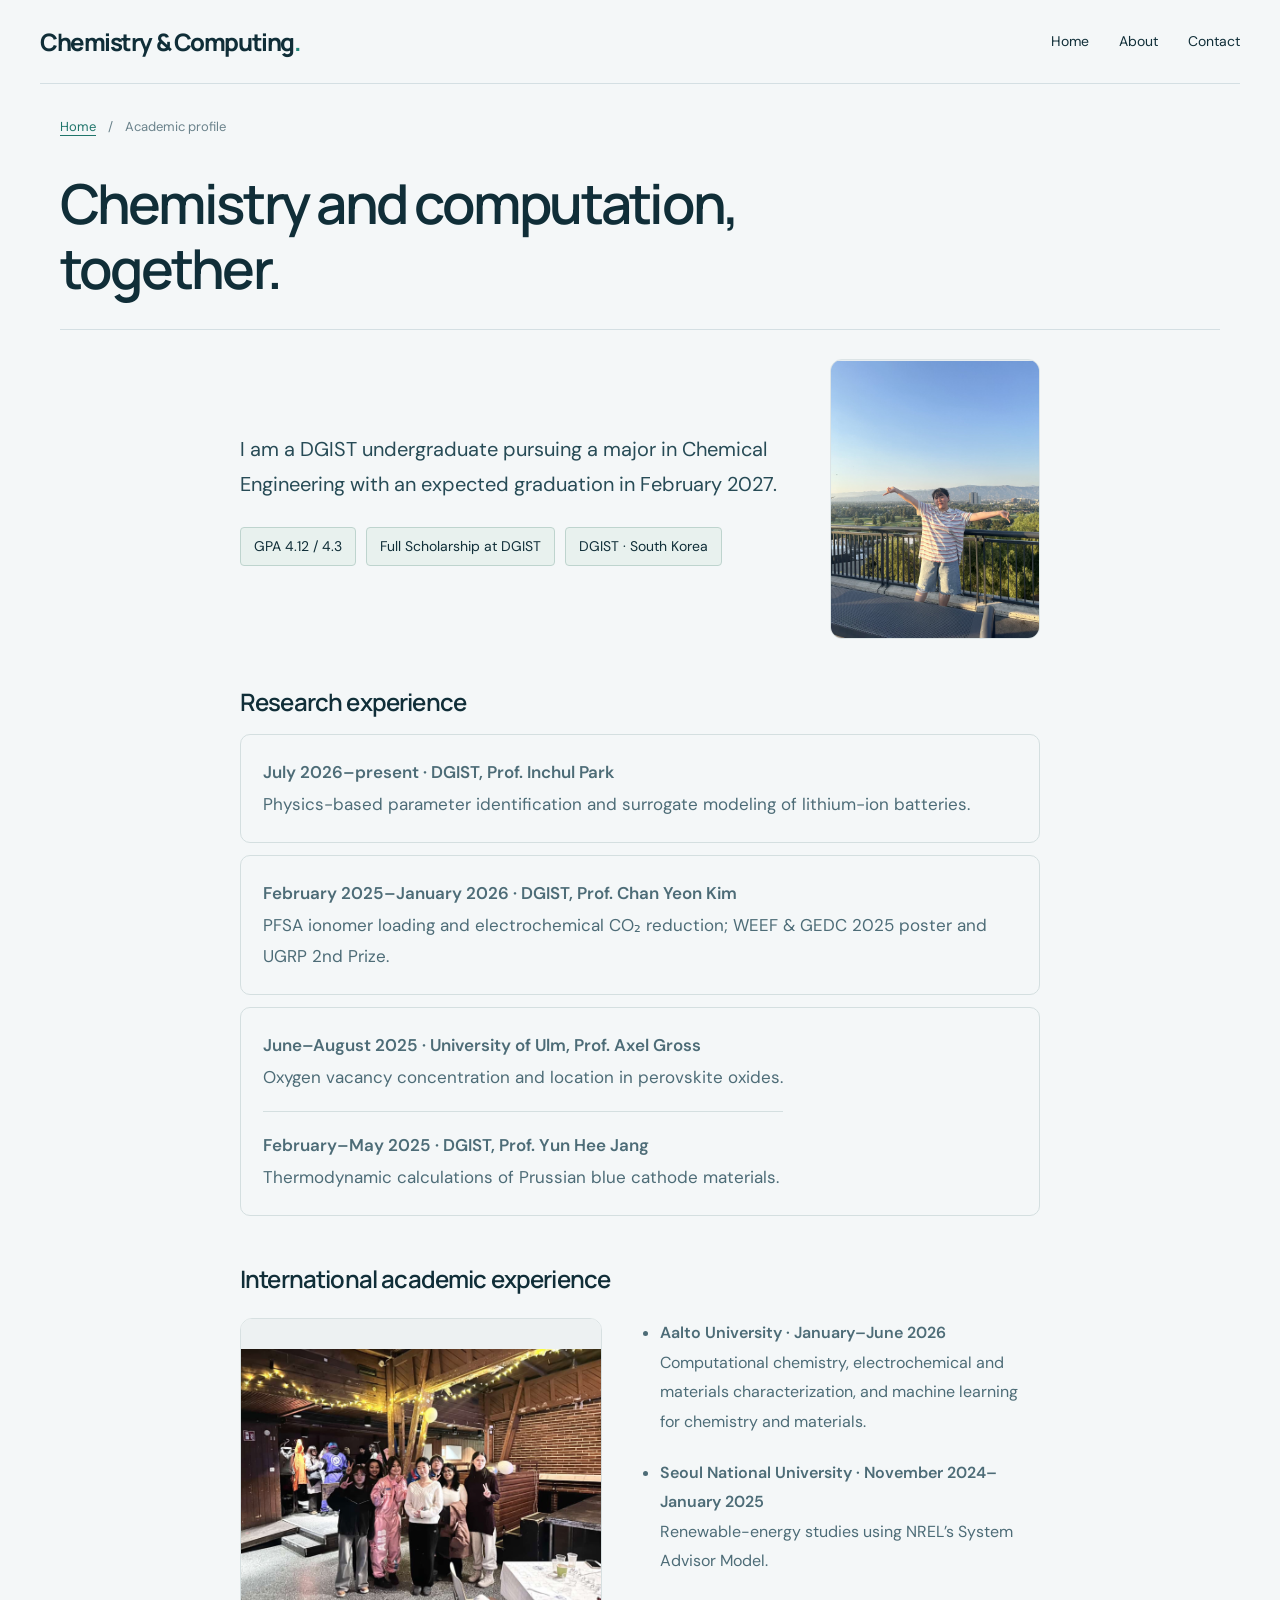
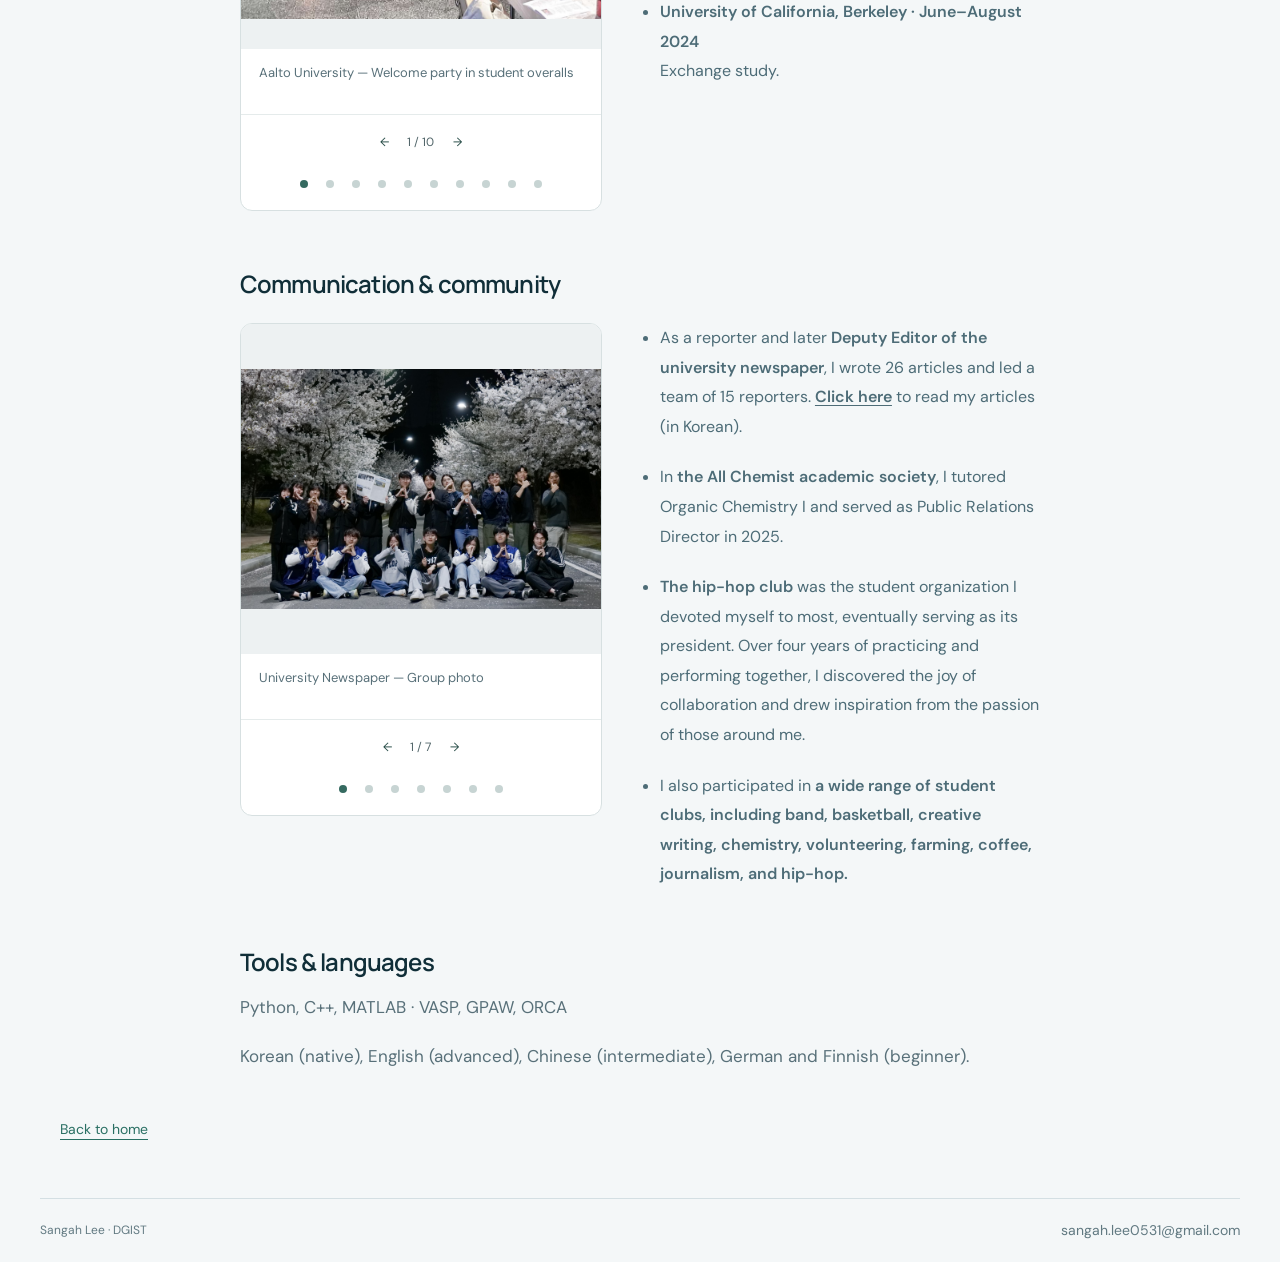
==== commit c6a61452: "Use Chemistry & Computing as the site wordmark" ====
--- a/about.html
+++ b/about.html
@@ -5,5 +5,5 @@
 <meta name="description" content="Sangah Lee — DGIST undergraduate exploring physics-informed machine learning, electrochemical interfaces, and atomistic simulation.">
 <meta name="theme-color" content="#071c26"><title>Academic profile | Sangah Lee</title>
 <link rel="icon" type="image/svg+xml" href="data:image/svg+xml,%3Csvg xmlns='http://www.w3.org/2000/svg' viewBox='0 0 40 40'%3E%3Crect width='40' height='40' rx='9' fill='%23071c26'/%3E%3Cpath d='M27 11H17a5 5 0 0 0 0 10h6a4 4 0 0 1 0 8H12' fill='none' stroke='%2379ded0' stroke-width='3'/%3E%3C/svg%3E">
-<link rel="stylesheet" href="styles.css?v=20260930-pages1"><link rel="stylesheet" href="pages.css?v=20260930-pages5"><script src="page-interactions.js?v=20260930-pages1" defer></script>
-<link rel="stylesheet" href="profile.css?v=5"><script src="profile.js?v=3" defer></script><link rel="stylesheet" href="side-layout.css?v=1"></head><body class="detail-page"><a class="skip" href="#main">Skip to content</a><header class="page-nav"><a class="wordmark" href="index.html">Sangah Lee<span class="wordmark-dot">.</span></a><nav aria-label="Main navigation"><a href="index.html">Home</a><a href="about.html">About</a><a href="mailto:sangah.lee0531@gmail.com">Contact</a></nav></header><main id="main"><div class="article-shell"><div class="page-breadcrumb"><a href="index.html">Home</a><span>/</span><span>Academic profile</span></div><header class="article-header"><h1>Chemistry and computation, together.</h1></header><article class="article-content"><div class="profile-intro"><div><p class="dialog-lead">I am a DGIST undergraduate pursuing a major in Chemical Engineering with an expected graduation in February 2027.</p><div class="fact-row"><span>GPA 4.12 / 4.3</span><span>Full Scholarship at DGIST</span><span>DGIST · South Korea</span></div></div><img class="profile-portrait-slot profile-portrait-photo" src="berkeley-ucla.jpg?v=2" alt="Sangah Lee visiting UCLA"></div><h3>Research experience</h3><ul class="experience-links"><li><a class="experience-link" href="machine-learning.html"><span><strong>July 2026–present · DGIST, Prof. Inchul Park</strong> <br>Physics-based parameter identification and surrogate modeling of lithium-ion batteries.</span></a></li><li><a class="experience-link" href="electrochemistry.html"><span><strong>February 2025–January 2026 · DGIST, Prof. Chan Yeon Kim</strong> <br>PFSA ionomer loading and electrochemical CO₂ reduction; WEEF & GEDC 2025 poster and UGRP 2nd Prize.</span></a></li><li><a class="experience-link" href="mlip.html"><span class="combined-experiences"><span class="experience-entry"><strong>June–August 2025 · University of Ulm, Prof. Axel Gross</strong> <br>Oxygen vacancy concentration and location in perovskite oxides.</span><span class="experience-entry"><strong>February–May 2025 · DGIST, Prof. Yun Hee Jang</strong> <br>Thermodynamic calculations of Prussian blue cathode materials.</span></span></a></li></ul><h3>International academic experience</h3><div class="side-story"><section class="profile-gallery academic-gallery" data-gallery aria-label="International academic experience photo gallery"><div class="gallery-stage" role="button" tabindex="0" aria-label="Pause automatic slideshow" aria-pressed="false" id="academic-photos"><div class="photo-slide"><img class="gallery-photo" src="aalto-welcome.jpg" alt="Aalto University — Welcome party in student overalls" decoding="async"><p class="photo-caption">Aalto University — Welcome party in student overalls</p></div><div class="photo-slide" hidden><img class="gallery-photo" src="aalto-culture.jpg?v=2" alt="Aalto University — Finnish culture party" decoding="async"><p class="photo-caption">Aalto University — Finnish culture party</p></div><div class="photo-slide" hidden><img class="gallery-photo" src="aalto-teamwork.jpg?v=2" alt="Aalto University — Intercultural communication in teamwork" decoding="async"><p class="photo-caption">Aalto University — Intercultural communication in teamwork</p></div><div class="photo-slide" hidden><img class="gallery-photo" src="aalto-movie.jpg" alt="Aalto University — Finnish history movie night" decoding="async"><p class="photo-caption">Aalto University — Finnish history movie night</p></div><div class="photo-slide" hidden><img class="gallery-photo" src="aalto-disc-golf.jpg" alt="Aalto University — Disc golf" decoding="async"><p class="photo-caption">Aalto University — Disc golf</p></div><div class="photo-slide" hidden><img class="gallery-photo" src="aalto-reunion.jpg" alt="Aalto University — Reunited with my Berkeley roommate!" decoding="async"><p class="photo-caption">Aalto University — Reunited with my Berkeley roommate!</p></div><div class="photo-slide" hidden><img class="gallery-photo" src="berkeley-warriors.jpg?v=2" alt="UC Berkeley — Golden State Warriors" decoding="async"><p class="photo-caption">UC Berkeley — Golden State Warriors</p></div><div class="photo-slide" hidden><img class="gallery-photo" src="berkeley-grand-canyon.jpg?v=2" alt="UC Berkeley — Grand Canyon" decoding="async"><p class="photo-caption">UC Berkeley — Grand Canyon</p></div><div class="photo-slide" hidden><img class="gallery-photo" src="berkeley-san-francisco.jpg?v=2" alt="UC Berkeley — San Francisco" decoding="async"><p class="photo-caption">UC Berkeley — San Francisco</p></div><div class="photo-slide" hidden><img class="gallery-photo" src="berkeley-yosemite.jpg?v=2" alt="UC Berkeley — Yosemite" decoding="async"><p class="photo-caption">UC Berkeley — Yosemite</p></div></div><div class="gallery-controls"><button type="button" data-prev aria-label="Previous photo">←</button><div class="gallery-dots"><button type="button" class="gallery-dot" aria-label="Show photo 1" aria-pressed="true" data-slide="0"></button><button type="button" class="gallery-dot" aria-label="Show photo 2" aria-pressed="false" data-slide="1"></button><button type="button" class="gallery-dot" aria-label="Show photo 3" aria-pressed="false" data-slide="2"></button><button type="button" class="gallery-dot" aria-label="Show photo 4" aria-pressed="false" data-slide="3"></button><button type="button" class="gallery-dot" aria-label="Show photo 5" aria-pressed="false" data-slide="4"></button><button type="button" class="gallery-dot" aria-label="Show photo 6" aria-pressed="false" data-slide="5"></button><button type="button" class="gallery-dot" aria-label="Show photo 7" aria-pressed="false" data-slide="6"></button><button type="button" class="gallery-dot" aria-label="Show photo 8" aria-pressed="false" data-slide="7"></button><button type="button" class="gallery-dot" aria-label="Show photo 9" aria-pressed="false" data-slide="8"></button><button type="button" class="gallery-dot" aria-label="Show photo 10" aria-pressed="false" data-slide="9"></button></div><span data-counter>1 / 10</span><button type="button" data-next aria-label="Next photo">→</button></div></section><div class="side-story-copy"><ul><li><strong>Aalto University · January–June 2026</strong> <br>Computational chemistry, electrochemical and materials characterization, and machine learning for chemistry and materials.</li><li><strong>Seoul National University · November 2024–January 2025</strong> <br>Renewable-energy studies using NREL’s System Advisor Model.</li><li><strong>University of California, Berkeley · June–August 2024</strong> <br>Exchange study.</li></ul></div></div><h3>Communication & community</h3><div class="side-story"><section class="profile-gallery academic-gallery" data-gallery aria-label="Communication and community photo gallery"><div class="gallery-stage" role="button" tabindex="0" aria-label="Pause automatic slideshow" aria-pressed="false" id="community-photos"><div class="photo-slide"><img class="gallery-photo" src="community-newspaper-group.jpg" alt="University Newspaper — Group photo" decoding="async"><p class="photo-caption">University Newspaper — Group photo</p></div><div class="photo-slide" hidden><img class="gallery-photo" src="community-newspaper-reporting.jpg" alt="University Newspaper — Covering course registration issues at DGIST" decoding="async"><p class="photo-caption">University Newspaper — Covering course registration issues at DGIST</p></div><div class="photo-slide" hidden><img class="gallery-photo" src="community-tutoring-1.jpg" alt="All Chemist — Online tutoring" decoding="async"><p class="photo-caption">All Chemist — Online tutoring</p></div><div class="photo-slide" hidden><img class="gallery-photo" src="community-tutoring-2.jpg" alt="All Chemist — Online tutoring" decoding="async"><p class="photo-caption">All Chemist — Online tutoring</p></div><div class="photo-slide" hidden><img class="gallery-photo" src="community-hiphop-practice.jpg" alt="Hip-Hop Club — Regular practice" decoding="async"><p class="photo-caption">Hip-Hop Club — Regular practice</p></div><div class="photo-slide" hidden><img class="gallery-photo" src="community-hiphop-stage.jpg" alt="Hip-Hop Club — University festival performance" decoding="async"><p class="photo-caption">Hip-Hop Club — University festival performance</p></div><div class="photo-slide" hidden><img class="gallery-photo" src="community-hiphop-joint-festival.jpg" alt="Hip-Hop Club — Joint university festival" decoding="async"><p class="photo-caption">Hip-Hop Club — Joint university festival</p></div></div><div class="gallery-controls"><button type="button" data-prev aria-label="Previous photo">←</button><div class="gallery-dots"><button type="button" class="gallery-dot" aria-label="Show photo 1" aria-pressed="true" data-slide="0"></button><button type="button" class="gallery-dot" aria-label="Show photo 2" aria-pressed="false" data-slide="1"></button><button type="button" class="gallery-dot" aria-label="Show photo 3" aria-pressed="false" data-slide="2"></button><button type="button" class="gallery-dot" aria-label="Show photo 4" aria-pressed="false" data-slide="3"></button><button type="button" class="gallery-dot" aria-label="Show photo 5" aria-pressed="false" data-slide="4"></button><button type="button" class="gallery-dot" aria-label="Show photo 6" aria-pressed="false" data-slide="5"></button><button type="button" class="gallery-dot" aria-label="Show photo 7" aria-pressed="false" data-slide="6"></button></div><span data-counter>1 / 7</span><button type="button" data-next aria-label="Next photo">→</button></div></section><div class="side-story-copy"><ul class="community-description"><li>As a reporter and later <strong>Deputy Editor of the university newspaper</strong>, I wrote 26 articles and led a team of 15 reporters. <a href="https://dgistdna.com/search/%EC%9D%B4%EC%83%81%EC%95%84" target="_blank" rel="noopener noreferrer"><strong style="text-decoration:underline;text-underline-offset:3px">Click here</strong> to read my articles (in Korean).</a></li><li>In <strong>the All Chemist academic society</strong>, I tutored Organic Chemistry I and served as Public Relations Director in 2025.</li><li><strong>The hip-hop club</strong> was the student organization I devoted myself to most, eventually serving as its president. Over four years of practicing and performing together, I discovered the joy of collaboration and drew inspiration from the passion of those around me.</li><li>I also participated in <strong>a wide range of student clubs, including band, basketball, creative writing, chemistry, volunteering, farming, coffee, journalism, and hip-hop.</strong></li></ul></div></div><h3>Tools & languages</h3><p>Python, C++, MATLAB · VASP, GPAW, ORCA</p><p>Korean (native), English (advanced), Chinese (intermediate), German and Finnish (beginner).</p></article><a class="back-home" href="index.html">Back to home</a></div></main><footer class="page-footer"><span>Sangah Lee · DGIST</span><a href="mailto:sangah.lee0531@gmail.com">sangah.lee0531@gmail.com</a></footer></body></html>+<link rel="stylesheet" href="styles.css?v=20260930-pages1"><link rel="stylesheet" href="pages.css?v=brand-2"><script src="page-interactions.js?v=20260930-pages1" defer></script>
+<link rel="stylesheet" href="profile.css?v=5"><script src="profile.js?v=3" defer></script><link rel="stylesheet" href="side-layout.css?v=1"></head><body class="detail-page"><a class="skip" href="#main">Skip to content</a><header class="page-nav"><a class="wordmark" href="index.html">Chemistry &amp; Computing<span class="wordmark-dot">.</span></a><nav aria-label="Main navigation"><a href="index.html">Home</a><a href="about.html">About</a><a href="mailto:sangah.lee0531@gmail.com">Contact</a></nav></header><main id="main"><div class="article-shell"><div class="page-breadcrumb"><a href="index.html">Home</a><span>/</span><span>Academic profile</span></div><header class="article-header"><h1>Chemistry and computation, together.</h1></header><article class="article-content"><div class="profile-intro"><div><p class="dialog-lead">I am a DGIST undergraduate pursuing a major in Chemical Engineering with an expected graduation in February 2027.</p><div class="fact-row"><span>GPA 4.12 / 4.3</span><span>Full Scholarship at DGIST</span><span>DGIST · South Korea</span></div></div><img class="profile-portrait-slot profile-portrait-photo" src="berkeley-ucla.jpg?v=2" alt="Sangah Lee visiting UCLA"></div><h3>Research experience</h3><ul class="experience-links"><li><a class="experience-link" href="machine-learning.html"><span><strong>July 2026–present · DGIST, Prof. Inchul Park</strong> <br>Physics-based parameter identification and surrogate modeling of lithium-ion batteries.</span></a></li><li><a class="experience-link" href="electrochemistry.html"><span><strong>February 2025–January 2026 · DGIST, Prof. Chan Yeon Kim</strong> <br>PFSA ionomer loading and electrochemical CO₂ reduction; WEEF & GEDC 2025 poster and UGRP 2nd Prize.</span></a></li><li><a class="experience-link" href="mlip.html"><span class="combined-experiences"><span class="experience-entry"><strong>June–August 2025 · University of Ulm, Prof. Axel Gross</strong> <br>Oxygen vacancy concentration and location in perovskite oxides.</span><span class="experience-entry"><strong>February–May 2025 · DGIST, Prof. Yun Hee Jang</strong> <br>Thermodynamic calculations of Prussian blue cathode materials.</span></span></a></li></ul><h3>International academic experience</h3><div class="side-story"><section class="profile-gallery academic-gallery" data-gallery aria-label="International academic experience photo gallery"><div class="gallery-stage" role="button" tabindex="0" aria-label="Pause automatic slideshow" aria-pressed="false" id="academic-photos"><div class="photo-slide"><img class="gallery-photo" src="aalto-welcome.jpg" alt="Aalto University — Welcome party in student overalls" decoding="async"><p class="photo-caption">Aalto University — Welcome party in student overalls</p></div><div class="photo-slide" hidden><img class="gallery-photo" src="aalto-culture.jpg?v=2" alt="Aalto University — Finnish culture party" decoding="async"><p class="photo-caption">Aalto University — Finnish culture party</p></div><div class="photo-slide" hidden><img class="gallery-photo" src="aalto-teamwork.jpg?v=2" alt="Aalto University — Intercultural communication in teamwork" decoding="async"><p class="photo-caption">Aalto University — Intercultural communication in teamwork</p></div><div class="photo-slide" hidden><img class="gallery-photo" src="aalto-movie.jpg" alt="Aalto University — Finnish history movie night" decoding="async"><p class="photo-caption">Aalto University — Finnish history movie night</p></div><div class="photo-slide" hidden><img class="gallery-photo" src="aalto-disc-golf.jpg" alt="Aalto University — Disc golf" decoding="async"><p class="photo-caption">Aalto University — Disc golf</p></div><div class="photo-slide" hidden><img class="gallery-photo" src="aalto-reunion.jpg" alt="Aalto University — Reunited with my Berkeley roommate!" decoding="async"><p class="photo-caption">Aalto University — Reunited with my Berkeley roommate!</p></div><div class="photo-slide" hidden><img class="gallery-photo" src="berkeley-warriors.jpg?v=2" alt="UC Berkeley — Golden State Warriors" decoding="async"><p class="photo-caption">UC Berkeley — Golden State Warriors</p></div><div class="photo-slide" hidden><img class="gallery-photo" src="berkeley-grand-canyon.jpg?v=2" alt="UC Berkeley — Grand Canyon" decoding="async"><p class="photo-caption">UC Berkeley — Grand Canyon</p></div><div class="photo-slide" hidden><img class="gallery-photo" src="berkeley-san-francisco.jpg?v=2" alt="UC Berkeley — San Francisco" decoding="async"><p class="photo-caption">UC Berkeley — San Francisco</p></div><div class="photo-slide" hidden><img class="gallery-photo" src="berkeley-yosemite.jpg?v=2" alt="UC Berkeley — Yosemite" decoding="async"><p class="photo-caption">UC Berkeley — Yosemite</p></div></div><div class="gallery-controls"><button type="button" data-prev aria-label="Previous photo">←</button><div class="gallery-dots"><button type="button" class="gallery-dot" aria-label="Show photo 1" aria-pressed="true" data-slide="0"></button><button type="button" class="gallery-dot" aria-label="Show photo 2" aria-pressed="false" data-slide="1"></button><button type="button" class="gallery-dot" aria-label="Show photo 3" aria-pressed="false" data-slide="2"></button><button type="button" class="gallery-dot" aria-label="Show photo 4" aria-pressed="false" data-slide="3"></button><button type="button" class="gallery-dot" aria-label="Show photo 5" aria-pressed="false" data-slide="4"></button><button type="button" class="gallery-dot" aria-label="Show photo 6" aria-pressed="false" data-slide="5"></button><button type="button" class="gallery-dot" aria-label="Show photo 7" aria-pressed="false" data-slide="6"></button><button type="button" class="gallery-dot" aria-label="Show photo 8" aria-pressed="false" data-slide="7"></button><button type="button" class="gallery-dot" aria-label="Show photo 9" aria-pressed="false" data-slide="8"></button><button type="button" class="gallery-dot" aria-label="Show photo 10" aria-pressed="false" data-slide="9"></button></div><span data-counter>1 / 10</span><button type="button" data-next aria-label="Next photo">→</button></div></section><div class="side-story-copy"><ul><li><strong>Aalto University · January–June 2026</strong> <br>Computational chemistry, electrochemical and materials characterization, and machine learning for chemistry and materials.</li><li><strong>Seoul National University · November 2024–January 2025</strong> <br>Renewable-energy studies using NREL’s System Advisor Model.</li><li><strong>University of California, Berkeley · June–August 2024</strong> <br>Exchange study.</li></ul></div></div><h3>Communication & community</h3><div class="side-story"><section class="profile-gallery academic-gallery" data-gallery aria-label="Communication and community photo gallery"><div class="gallery-stage" role="button" tabindex="0" aria-label="Pause automatic slideshow" aria-pressed="false" id="community-photos"><div class="photo-slide"><img class="gallery-photo" src="community-newspaper-group.jpg" alt="University Newspaper — Group photo" decoding="async"><p class="photo-caption">University Newspaper — Group photo</p></div><div class="photo-slide" hidden><img class="gallery-photo" src="community-newspaper-reporting.jpg" alt="University Newspaper — Covering course registration issues at DGIST" decoding="async"><p class="photo-caption">University Newspaper — Covering course registration issues at DGIST</p></div><div class="photo-slide" hidden><img class="gallery-photo" src="community-tutoring-1.jpg" alt="All Chemist — Online tutoring" decoding="async"><p class="photo-caption">All Chemist — Online tutoring</p></div><div class="photo-slide" hidden><img class="gallery-photo" src="community-tutoring-2.jpg" alt="All Chemist — Online tutoring" decoding="async"><p class="photo-caption">All Chemist — Online tutoring</p></div><div class="photo-slide" hidden><img class="gallery-photo" src="community-hiphop-practice.jpg" alt="Hip-Hop Club — Regular practice" decoding="async"><p class="photo-caption">Hip-Hop Club — Regular practice</p></div><div class="photo-slide" hidden><img class="gallery-photo" src="community-hiphop-stage.jpg" alt="Hip-Hop Club — University festival performance" decoding="async"><p class="photo-caption">Hip-Hop Club — University festival performance</p></div><div class="photo-slide" hidden><img class="gallery-photo" src="community-hiphop-joint-festival.jpg" alt="Hip-Hop Club — Joint university festival" decoding="async"><p class="photo-caption">Hip-Hop Club — Joint university festival</p></div></div><div class="gallery-controls"><button type="button" data-prev aria-label="Previous photo">←</button><div class="gallery-dots"><button type="button" class="gallery-dot" aria-label="Show photo 1" aria-pressed="true" data-slide="0"></button><button type="button" class="gallery-dot" aria-label="Show photo 2" aria-pressed="false" data-slide="1"></button><button type="button" class="gallery-dot" aria-label="Show photo 3" aria-pressed="false" data-slide="2"></button><button type="button" class="gallery-dot" aria-label="Show photo 4" aria-pressed="false" data-slide="3"></button><button type="button" class="gallery-dot" aria-label="Show photo 5" aria-pressed="false" data-slide="4"></button><button type="button" class="gallery-dot" aria-label="Show photo 6" aria-pressed="false" data-slide="5"></button><button type="button" class="gallery-dot" aria-label="Show photo 7" aria-pressed="false" data-slide="6"></button></div><span data-counter>1 / 7</span><button type="button" data-next aria-label="Next photo">→</button></div></section><div class="side-story-copy"><ul class="community-description"><li>As a reporter and later <strong>Deputy Editor of the university newspaper</strong>, I wrote 26 articles and led a team of 15 reporters. <a href="https://dgistdna.com/search/%EC%9D%B4%EC%83%81%EC%95%84" target="_blank" rel="noopener noreferrer"><strong style="text-decoration:underline;text-underline-offset:3px">Click here</strong> to read my articles (in Korean).</a></li><li>In <strong>the All Chemist academic society</strong>, I tutored Organic Chemistry I and served as Public Relations Director in 2025.</li><li><strong>The hip-hop club</strong> was the student organization I devoted myself to most, eventually serving as its president. Over four years of practicing and performing together, I discovered the joy of collaboration and drew inspiration from the passion of those around me.</li><li>I also participated in <strong>a wide range of student clubs, including band, basketball, creative writing, chemistry, volunteering, farming, coffee, journalism, and hip-hop.</strong></li></ul></div></div><h3>Tools & languages</h3><p>Python, C++, MATLAB · VASP, GPAW, ORCA</p><p>Korean (native), English (advanced), Chinese (intermediate), German and Finnish (beginner).</p></article><a class="back-home" href="index.html">Back to home</a></div></main><footer class="page-footer"><span>Sangah Lee · DGIST</span><a href="mailto:sangah.lee0531@gmail.com">sangah.lee0531@gmail.com</a></footer></body></html>
--- a/pages.css
+++ b/pages.css
@@ -19,3 +19,6 @@
 @media(max-width:480px){.portrait-photo{height:auto;max-height:290px;width:auto;max-width:100%;justify-self:center}}
 
 .home-page .topic-image{object-fit:contain;background:#fff}
+
+/* Keep the longer site title and navigation readable on small screens. */
+@media(max-width:600px){.page-nav{height:auto;min-height:84px;flex-wrap:wrap;gap:10px 24px;padding:16px 0}.page-nav nav{flex-wrap:wrap}}
